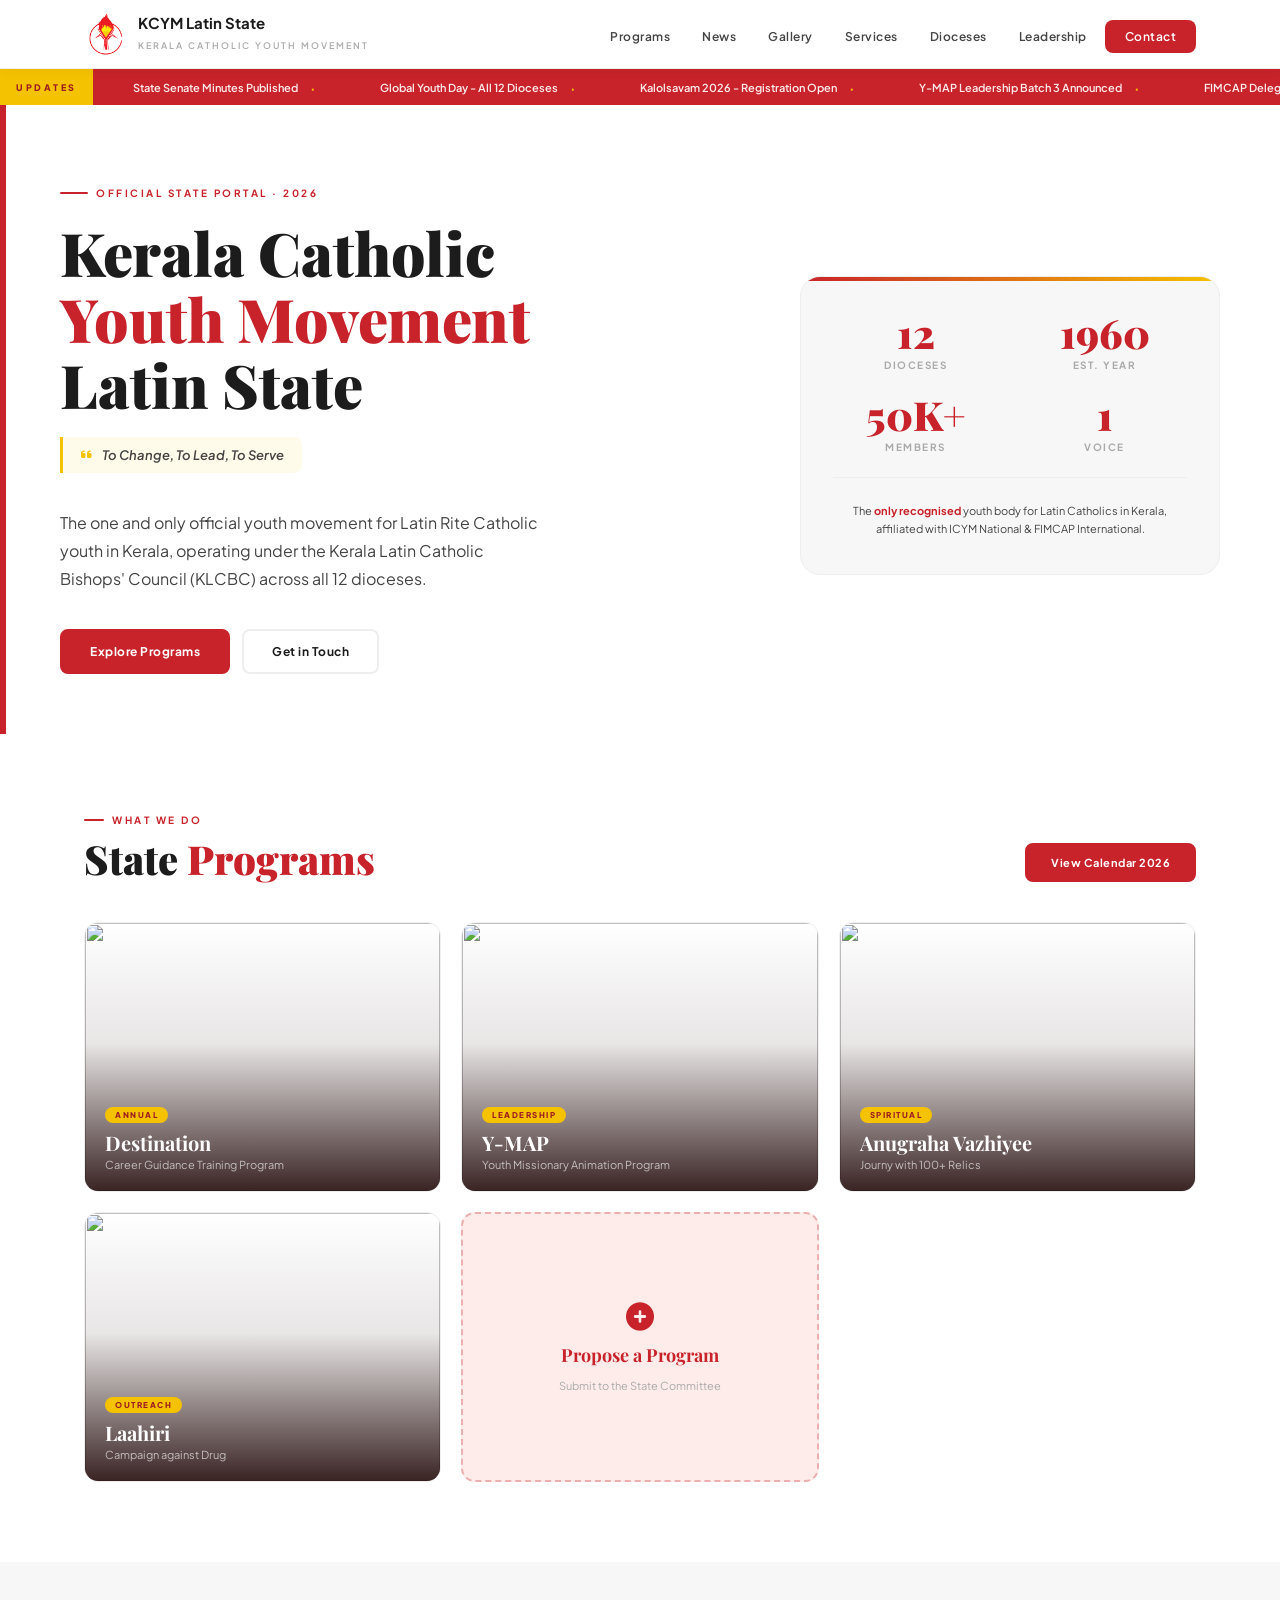
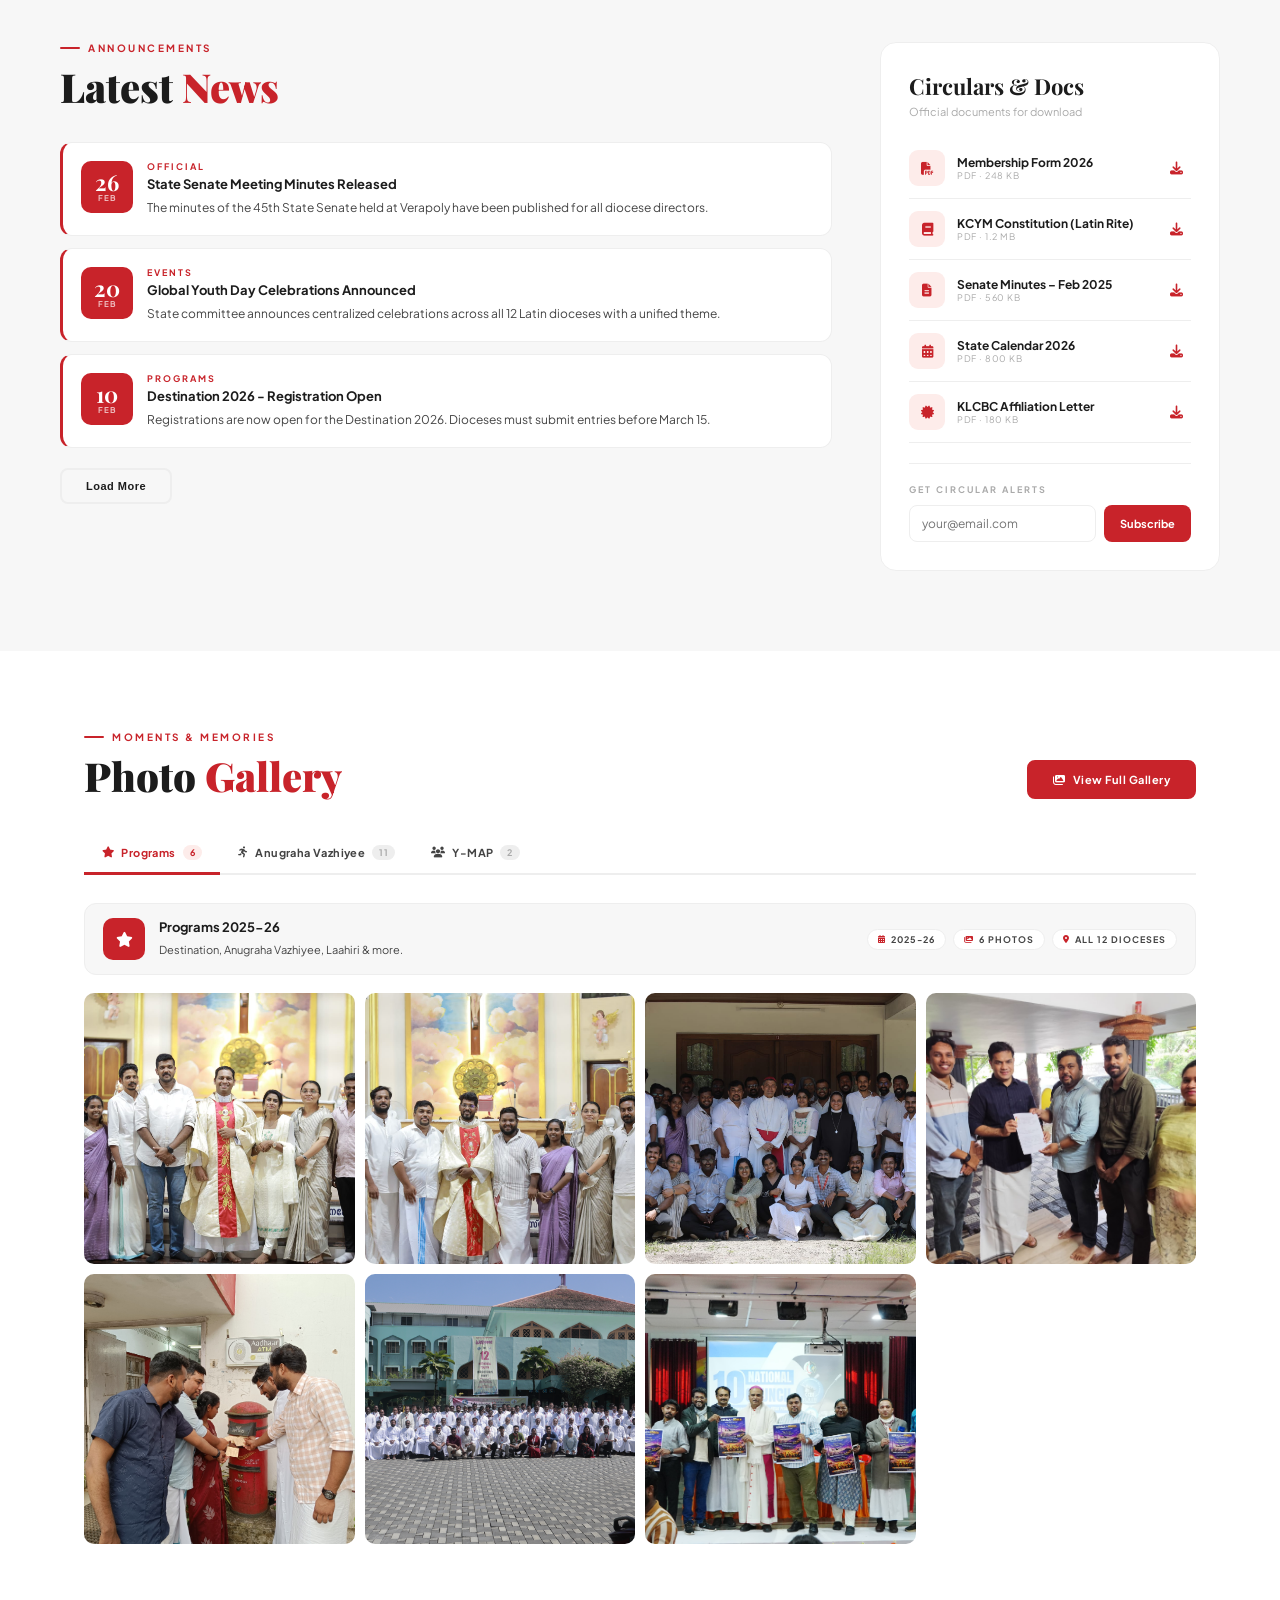
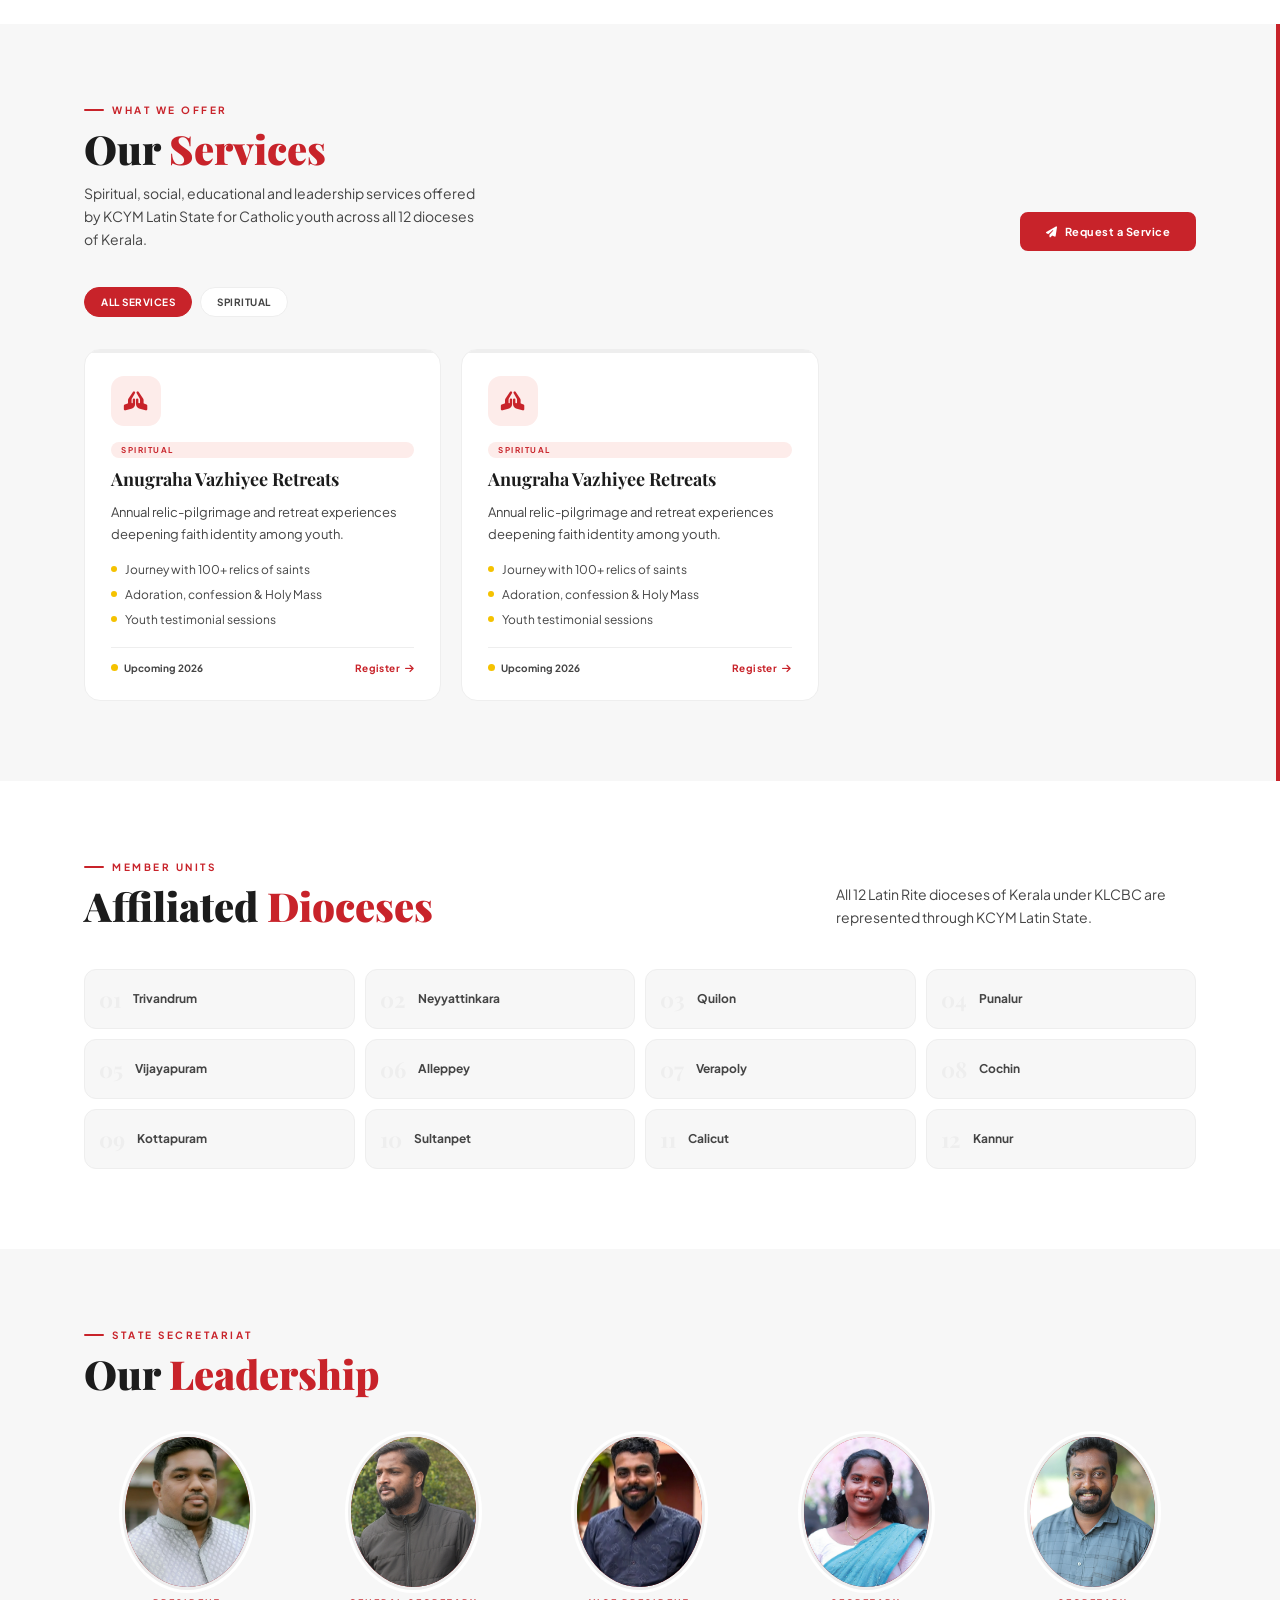
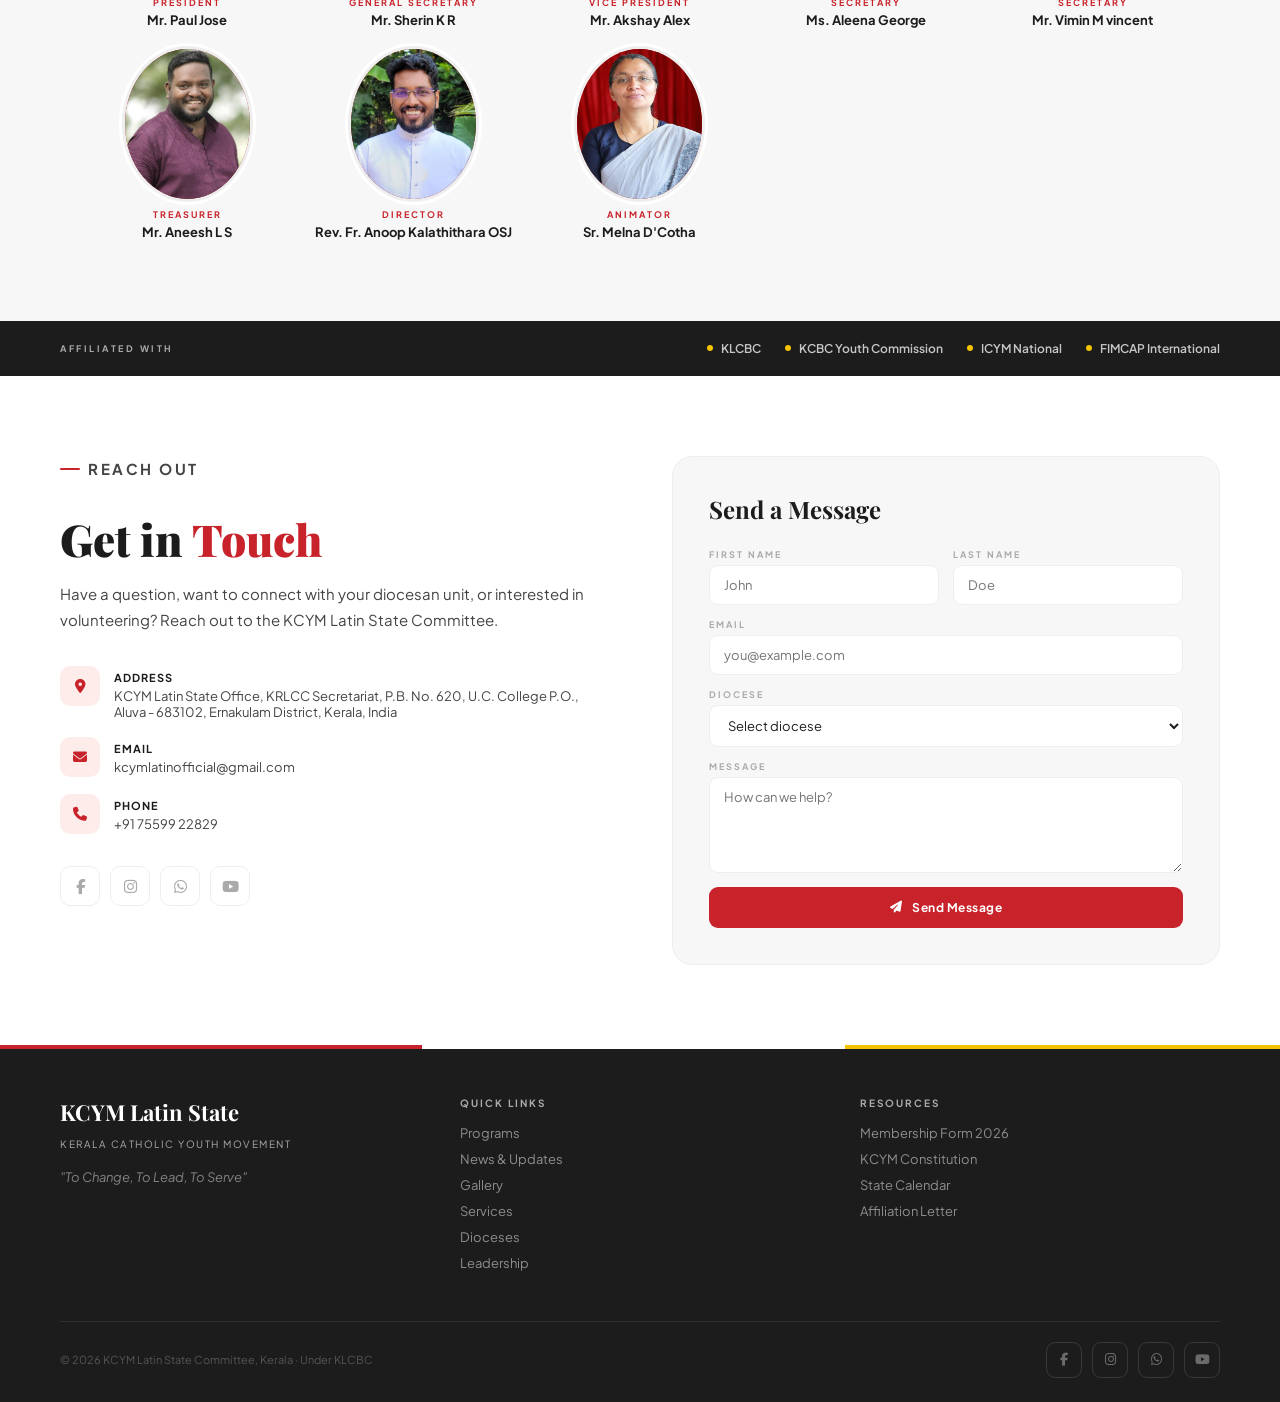
==== index.html @ cb8b77af "feat: Initial Commit" ====
<!DOCTYPE html>
<html lang="en">

<head>
	<meta charset="UTF-8">
	<meta name="viewport" content="width=device-width, initial-scale=1.0">
	<title>KCYM Latin State Committee</title>
	<link rel="preconnect" href="https://fonts.googleapis.com">
	<link rel="preconnect" href="https://fonts.gstatic.com" crossorigin>
	<link
		href="https://fonts.googleapis.com/css2?family=Playfair+Display:ital,wght@0,700;0,900;1,700&family=Plus+Jakarta+Sans:wght@400;500;600;700&display=swap"
		rel="stylesheet">
	<link rel="stylesheet" href="https://cdnjs.cloudflare.com/ajax/libs/font-awesome/6.5.0/css/all.min.css">
	<link rel="stylesheet" href="css/index.css">
</head>

<body>
	<!-- NAV -->
	<nav>
		<div class="nav-wrap">
			<a href="#" class="nav-brand">
				<div class="nav-badge">
					<img src="imgs/kcym_logo.png" alt="KCYM Logo">
				</div>
				<div class="nav-text">
					<strong>KCYM Latin State</strong>
					<small>Kerala Catholic Youth Movement</small>
				</div>
			</a>
			<ul class="nav-links">
				<li><a href="#programs">Programs</a></li>
				<li><a href="#news">News</a></li>
				<li><a href="#gallery">Gallery</a></li>
				<li><a href="#services">Services</a></li>
				<li><a href="#dioceses">Dioceses</a></li>
				<li><a href="#leadership">Leadership</a></li>
				<li><a href="#contact" class="nav-cta">Contact</a></li>
			</ul>
			<button class="hamburger" onclick="toggleMob()" aria-label="Menu">
				<span></span><span></span><span></span>
			</button>
		</div>
		<div class="mob-menu" id="mobMenu">
			<a href="#programs" onclick="closeMob()">Programs</a>
			<a href="#news" onclick="closeMob()">News</a>
			<a href="#gallery" onclick="closeMob()">Gallery</a>
			<a href="#services" onclick="closeMob()">Services</a>
			<a href="#dioceses" onclick="closeMob()">Dioceses</a>
			<a href="#leadership" onclick="closeMob()">Leadership</a>
			<a href="#contact" onclick="closeMob()">Contact</a>
		</div>
	</nav>

	<!-- TICKER -->
	<div class="ticker">
		<div class="ticker-lbl">Updates</div>
		<div class="ticker-scroll">
			<div class="ticker-track">
				<span class="ticker-item">State Senate Minutes Published</span>
				<span class="ticker-item">Global Youth Day - All 12 Dioceses</span>
				<span class="ticker-item">Kalolsavam 2026 - Registration Open</span>
				<span class="ticker-item">Y-MAP Leadership Batch 3 Announced</span>
				<span class="ticker-item">FIMCAP Delegation - Applications Open</span>
				<span class="ticker-item">Membership Form 2026 Available</span>
				<span class="ticker-item">State Senate Minutes Published</span>
			</div>
		</div>
	</div>

	<!-- HERO -->
	<section class="hero">
		<div class="hero-wrap">
			<div>
				<div class="hero-eyebrow">Official State Portal · 2026</div>
				<h1>Kerala Catholic<br><em>Youth Movement</em><br>Latin State</h1>
				<div class="hero-motto">
					<i class="fas fa-quote-left" style="font-size:12px;color:var(--yellow)"></i>
					To Change, To Lead, To Serve
				</div>
				<p class="hero-desc">
					The one and only official youth movement for Latin Rite Catholic youth in Kerala,
					operating under the Kerala Latin Catholic Bishops' Council (KLCBC) across all 12 dioceses.
				</p>
				<div class="hero-btns">
					<a href="#programs" class="btn-red">Explore Programs</a>
					<a href="#contact" class="btn-outline">Get in Touch</a>
				</div>
			</div>
			<div class="hero-stats">
				<div class="stats-grid">
					<div class="stat-item">
						<div class="stat-num">12</div>
						<div class="stat-label">Dioceses</div>
					</div>
					<div class="stat-item">
						<div class="stat-num">1960</div>
						<div class="stat-label">Est. Year</div>
					</div>
					<div class="stat-item">
						<div class="stat-num">50K+</div>
						<div class="stat-label">Members</div>
					</div>
					<div class="stat-item">
						<div class="stat-num">1</div>
						<div class="stat-label">Voice</div>
					</div>
				</div>
				<hr class="stat-divider">
				<p class="stat-note">
					The <strong>only recognised</strong> youth body for Latin Catholics in Kerala,
					affiliated with ICYM National &amp; FIMCAP International.
				</p>
			</div>
		</div>
	</section>

	<!-- PROGRAMS -->
	<section id="programs" class="programs">
		<div class="container">
			<div class="prog-header">
				<div>
					<p class="sec-eyebrow">What We Do</p>
					<h2 class="sec-title">State <em>Programs</em></h2>
				</div>
				<a href="#" class="btn-red" style="font-size:11px;padding:11px 24px;white-space:nowrap">View Calendar
					2026</a>
			</div>
			<div class="prog-grid">
				<div class="prog-card" onclick="openModal('destination')">
					<img src="https://images.unsplash.com/photo-1523580494863-6f3031224c94?auto=format&fit=crop&q=80"
						alt="">
					<div class="prog-overlay"></div>
					<div class="prog-body">
						<span class="prog-tag">Annual</span>
						<h4 class="prog-title">Destination</h4>
						<p class="prog-sub">Career Guidance Training Program</p>
					</div>
				</div>
				<div class="prog-card" onclick="openModal('ymap')">
					<img src="https://images.unsplash.com/photo-1511632765486-a01980e01a18?auto=format&fit=crop&q=80"
						alt="">
					<div class="prog-overlay"></div>
					<div class="prog-body">
						<span class="prog-tag">Leadership</span>
						<h4 class="prog-title">Y-MAP</h4>
						<p class="prog-sub">Youth Missionary Animation Program</p>
					</div>
				</div>
				<div class="prog-card" onclick="openModal('anugraha_vazhiye')">
					<img src="https://images.unsplash.com/photo-1506905925346-21bda4d32df4?auto=format&fit=crop&q=80"
						alt="">
					<div class="prog-overlay"></div>
					<div class="prog-body">
						<span class="prog-tag">Spiritual</span>
						<h4 class="prog-title">Anugraha Vazhiyee</h4>
						<p class="prog-sub">Journy with 100+ Relics</p>
					</div>
				</div>
				<div class="prog-card" onclick="openModal('laahiri')">
					<img src="https://images.unsplash.com/photo-1488521787991-ed7bbaae773c?auto=format&fit=crop&q=80"
						alt="">
					<div class="prog-overlay"></div>
					<div class="prog-body">
						<span class="prog-tag">Outreach</span>
						<h4 class="prog-title">Laahiri</h4>
						<p class="prog-sub">Campaign against Drug </p>
					</div>
				</div>
				<div class="prog-card prog-cta"
					onclick="document.querySelector('#contact').scrollIntoView({behavior:'smooth'})">
					<i class="fas fa-plus-circle"></i>
					<div class="prog-cta-title">Propose a Program</div>
					<div class="prog-cta-sub">Submit to the State Committee</div>
				</div>
			</div>
		</div>
	</section>

	<!-- NEWS + DOCS -->
	<section id="news" class="news-sec">
		<div class="news-inner">
			<div>
				<p class="sec-eyebrow">Announcements</p>
				<h2 class="sec-title">Latest <em>News</em></h2>
				<div class="news-list" id="newsList"></div>
				<div style="margin-top:20px">
					<button id="loadMoreBtn" onclick="loadMore()" class="btn-outline"
						style="font-size:11px;padding:10px 24px;">Load More</button>
				</div>
			</div>

			<div class="docs-panel">
				<div class="docs-panel-title">Circulars & Docs</div>
				<div class="docs-panel-sub">Official documents for download</div>

				<div class="doc-row">
					<div class="doc-ico"><i class="fas fa-file-pdf"></i></div>
					<div style="flex:1">
						<div class="doc-name">Membership Form 2026</div>
						<div class="doc-meta">PDF · 248 KB</div>
					</div>
					<a href="#" class="doc-dl"><i class="fas fa-download"></i></a>
				</div>
				<div class="doc-row">
					<div class="doc-ico"><i class="fas fa-book"></i></div>
					<div style="flex:1">
						<div class="doc-name">KCYM Constitution (Latin Rite)</div>
						<div class="doc-meta">PDF · 1.2 MB</div>
					</div>
					<a href="#" class="doc-dl"><i class="fas fa-download"></i></a>
				</div>
				<div class="doc-row">
					<div class="doc-ico"><i class="fas fa-file-alt"></i></div>
					<div style="flex:1">
						<div class="doc-name">Senate Minutes – Feb 2025</div>
						<div class="doc-meta">PDF · 560 KB</div>
					</div>
					<a href="#" class="doc-dl"><i class="fas fa-download"></i></a>
				</div>
				<div class="doc-row">
					<div class="doc-ico"><i class="fas fa-calendar-alt"></i></div>
					<div style="flex:1">
						<div class="doc-name">State Calendar 2026</div>
						<div class="doc-meta">PDF · 800 KB</div>
					</div>
					<a href="#" class="doc-dl"><i class="fas fa-download"></i></a>
				</div>
				<div class="doc-row">
					<div class="doc-ico"><i class="fas fa-certificate"></i></div>
					<div style="flex:1">
						<div class="doc-name">KLCBC Affiliation Letter</div>
						<div class="doc-meta">PDF · 180 KB</div>
					</div>
					<a href="#" class="doc-dl"><i class="fas fa-download"></i></a>
				</div>

				<div class="sub-box">
					<label>Get Circular Alerts</label>
					<div class="sub-row-inp">
						<input type="email" id="subEmail" placeholder="your@email.com">
						<button onclick="subscribe()">Subscribe</button>
					</div>
					<p id="subMsg"></p>
				</div>
			</div>
		</div>
	</section>

	<!-- GALLERY -->
	<section id="gallery" class="gallery-sec">
		<div class="container">
			<div class="gallery-header">
				<div>
					<p class="sec-eyebrow">Moments &amp; Memories</p>
					<h2 class="sec-title">Photo <em>Gallery</em></h2>
				</div>
				<a href="#" class="btn-red" style="font-size:11px;padding:11px 24px;white-space:nowrap">
					<i class="fas fa-images" style="margin-right:7px"></i>View Full Gallery
				</a>
			</div>

			<!-- Tab Bar -->
			<div class="album-tabs">
				<button class="album-tab active" onclick="switchAlbum('programs',this)">
					<i class="fas fa-star"></i> Programs <span class="tab-count">6</span>
				</button>
				<button class="album-tab" onclick="switchAlbum('anugraha-vazhiye',this)">
					<i class="fas fa-running"></i> Anugraha Vazhiyee <span class="tab-count">11</span>
				</button>
				<button class="album-tab" onclick="switchAlbum('ymap',this)">
					<i class="fas fa-users"></i> Y-MAP <span class="tab-count">2</span>
				</button>
			</div>

			<!-- ALBUM: Programs -->
			<div class="gallery-album active" id="album-programs">
				<div class="album-info">
					<div class="album-info-left">
						<div class="album-icon"><i class="fas fa-star"></i></div>
						<div class="album-title-block">
							<strong>Programs 2025-26</strong>
							<span>Destination, Anugraha Vazhiyee, Laahiri &amp; more.</span>
						</div>
					</div>
					<div class="album-meta-tags">
						<span class="album-tag"><i class="fas fa-calendar-alt"></i> 2025-26</span>
						<span class="album-tag"><i class="fas fa-images"></i> 6 Photos</span>
						<span class="album-tag"><i class="fas fa-map-marker-alt"></i> All 12 Dioceses</span>
					</div>
				</div>
				<div class="photo-grid">
					<div class="photo-item" data-album="programs" data-src="imgs/programs/latin_secrateriate_23-25.jpeg"
						data-title="KCYM Latin Secretariat 23-25" data-sub="Oath Taking | 10 May 2025"
						onclick="openLbFromHtml(this)">
						<img src="imgs/programs/latin_secrateriate_23-25.jpeg" alt="Latin Secretariat 23-25">
						<div class="photo-overlay">
							<div class="photo-overlay-label">KCYM Latin Secretariat 23-25<small>10th May 2025</small></div>
						</div>
					</div>
					<div class="photo-item" data-album="programs" data-src="imgs/programs/latin_secrateriate_25-27.jpeg"
						data-title="KCYM Latin Secretariat 25-27" data-sub="Oath Taking | 10 May 2025"
						onclick="openLbFromHtml(this)">
						<img src="imgs/programs/latin_secrateriate_25-27.jpeg" alt="Latin Secretariat 25-27">
						<div class="photo-overlay">
							<div class="photo-overlay-label">KCYM Latin Secretariat 25-27<small>10th May 2025</small></div>
						</div>
					</div>
					<div class="photo-item" data-album="programs" data-src="imgs/programs/blaze_group_photo.jpeg"
						data-title="BLAZE Group Photo" data-sub="10 May 2025"
						onclick="openLbFromHtml(this)">
						<img src="imgs/programs/blaze_group_photo.jpeg" alt="BLAZE Group Photo">
						<div class="photo-overlay">
							<div class="photo-overlay-label">BLAZE Group Photo<small>10th May 2025</small></div>
						</div>
					</div>
					<div class="photo-item" data-album="programs" data-src="imgs/programs/coastal_issue_2.jpeg"
						data-title="Coastal Issue Letter" data-sub="28 May 2025"
						onclick="openLbFromHtml(this)">
						<img src="imgs/programs/coastal_issue_2.jpeg" alt="Coastal Issue Letter">
						<div class="photo-overlay">
							<div class="photo-overlay-label">Coastal Issue Letter<small>28th May 2025</small></div>
						</div>
					</div>
					<div class="photo-item" data-album="programs" data-src="imgs/programs/post_card_protest.jpeg"
						data-title="Post Card Protest to Prime Minister" data-sub="9 Aug 2025"
						onclick="openLbFromHtml(this)">
						<img src="imgs/programs/post_card_protest.jpeg" alt="Post Card Protest">
						<div class="photo-overlay">
							<div class="photo-overlay-label">Post Card Protest to Prime Minister<small>9th Aug 2025</small></div>
						</div>
					</div>
					<div class="photo-item" data-album="programs" data-src="imgs/programs/nyd_meet.JPG"
						data-title="National Director's Meet" data-sub="20-21 Aug 20256"
						onclick="openLbFromHtml(this)">
						<img src="imgs/programs/nyd_meet.JPG" alt="National Director's Meet">
						<div class="photo-overlay">
							<div class="photo-overlay-label">National Director's Meet<small>Bareily | 20-21 Aug 2025</small></div>
						</div>
					</div>
					<div class="photo-item" data-album="programs" data-src="imgs/programs/kerala_to_south_korea.jpeg"
						data-title="Kerala to South Korea" data-sub="Poster Launch | 26 Jan 2026"
						onclick="openLbFromHtml(this)">
						<img src="imgs/programs/kerala_to_south_korea.jpeg" alt="Kerala to South Korea">
						<div class="photo-overlay">
							<div class="photo-overlay-label">Kerala to South Korea<small>Bareily | 26th Jan 2026</small></div>
						</div>
					</div>
				</div>
			</div>

			<!-- ALBUM: Y-MAP -->
			<div class="gallery-album" id="album-ymap">
				<div class="album-info">
					<div class="album-info-left">
						<div class="album-icon" style="background:var(--ink)"><i class="fas fa-users"></i></div>
						<div class="album-title-block">
							<strong>Y-MAP Leadership Formation</strong>
							<span>Youth Missionary Animation Program - Batches 1 &amp; 2.</span>
						</div>
					</div>
					<div class="album-meta-tags">
						<span class="album-tag"><i class="fas fa-calendar-alt"></i> 2025-26</span>
						<span class="album-tag"><i class="fas fa-images"></i> 2+ Photos</span>
						<span class="album-tag"><i class="fas fa-users"></i> 100+ Participants</span>
					</div>
				</div>
				<div class="photo-grid">
					<div class="photo-item" data-album="y_map" data-src="imgs/programs/y_map/poster_launch.jpg"
						data-title="Y-MAP Poster Launch" data-sub="KRLCC Assembly | 11 Jan 2026"
						onclick="openLbFromHtml(this)">
						<img src="imgs/programs/y_map/poster_launch.jpg" alt="Poster Launch">
						<div class="photo-overlay">
							<div class="photo-overlay-label">Y-MAP Poster Launch<small>11 Jan 2026</small></div>
						</div>
					</div>
					<div class="photo-item" data-album="y_map" data-src="imgs/programs/y_map/batch1.jpeg"
						data-title="Y-MAP Batch 1" data-sub="Kozhikode | 17-18 Jan 2026" onclick="openLbFromHtml(this)">
						<img src="imgs/programs/y_map/batch1.jpeg" alt="Batch 1">
						<div class="photo-overlay">
							<div class="photo-overlay-label">Y-MAP Batch 1<small>17-18 Jan 2026</small></div>
						</div>
					</div>
					<div class="photo-item" data-album="y_map" data-src="imgs/programs/y_map/batch2.jpeg"
						data-title="Y-MAP Batch 2" data-sub="Kollam | 14-15 Mar 2026" onclick="openLbFromHtml(this)">
						<img src="imgs/programs/y_map/batch2.jpeg" alt="Batch 2">
						<div class="photo-overlay">
							<div class="photo-overlay-label">Y-MAP Batch 2<small>14-15 Mar 2026</small></div>
						</div>
					</div>
				</div>
			</div>

			<!-- ALBUM: Anugraha Vazhiyee -->
			<div class="gallery-album" id="album-anugraha-vazhiye">
				<div class="album-info">
					<div class="album-info-left">
						<div class="album-icon" style="background:#1D4ED8"><i class="fas fa-church"></i></div>
						<div class="album-title-block">
							<strong>Anugraha Vazhiyee</strong>
							<span>Journey with relic pilgrimage</span>
						</div>
					</div>
					<div class="album-meta-tags">
						<span class="album-tag"><i class="fas fa-calendar-alt"></i> Nov 2025 - 2026</span>
						<span class="album-tag"><i class="fas fa-images"></i> 11 Photos</span>
						<span class="album-tag"><i class="fas fa-trophy"></i> 11 Dioceses</span>
					</div>
				</div>
				<div class="photo-grid">
					<div class="photo-item" data-album="anugraha_vazhiye"
						data-src="imgs/programs/anugraha_vazhiye/kannur.jpeg" data-title="Anugraha Vazhiyee"
						data-sub="Kannur Diocese | 29 Nov 2025" onclick="openLbFromHtml(this)">
						<img src="imgs/programs/anugraha_vazhiye/kannur.jpeg" alt="Kannur">
						<div class="photo-overlay">
							<div class="photo-overlay-label">Kannur Diocese<small>29th Nov 2025</small></div>
						</div>
					</div>
					<div class="photo-item" data-album="anugraha_vazhiye"
						data-src="imgs/programs/anugraha_vazhiye/sulthanpet.jpeg" data-title="Anugraha Vazhiyee"
						data-sub="Sultanpet Diocese | 30 Nov 2025" onclick="openLbFromHtml(this)">
						<img src="imgs/programs/anugraha_vazhiye/sulthanpet.jpeg" alt="Sultanpet">
						<div class="photo-overlay">
							<div class="photo-overlay-label">Sultanpet Diocese<small>30th Nov 2025</small></div>
						</div>
					</div>
					<div class="photo-item" data-album="anugraha_vazhiye"
						data-src="imgs/programs/anugraha_vazhiye/punalur.jpeg" data-title="Anugraha Vazhiyee"
						data-sub="Punalur Diocese | 20 Dec 2025" onclick="openLbFromHtml(this)">
						<img src="imgs/programs/anugraha_vazhiye/punalur.jpeg" alt="Punalur">
						<div class="photo-overlay">
							<div class="photo-overlay-label">Punalur Diocese<small>20th Dec 2025</small></div>
						</div>
					</div>
					<div class="photo-item" data-album="anugraha_vazhiye"
						data-src="imgs/programs/anugraha_vazhiye/vijayapuram.jpeg" data-title="Anugraha Vazhiyee"
						data-sub="Vijayapuram Diocese | 28 Dec 2025" onclick="openLbFromHtml(this)">
						<img src="imgs/programs/anugraha_vazhiye/vijayapuram.jpeg" alt="Vijayapuram">
						<div class="photo-overlay">
							<div class="photo-overlay-label">Vijayapuram Diocese<small>28th Dec 2025</small></div>
						</div>
					</div>
					<div class="photo-item" data-album="anugraha_vazhiye"
						data-src="imgs/programs/anugraha_vazhiye/kottapuram.jpeg" data-title="Anugraha Vazhiyee"
						data-sub="Kottapuram Diocese | 4 Jan 2026" onclick="openLbFromHtml(this)">
						<img src="imgs/programs/anugraha_vazhiye/kottapuram.jpeg" alt="Kottapuram">
						<div class="photo-overlay">
							<div class="photo-overlay-label">Kottapuram Diocese<small>4th Jan 2026</small></div>
						</div>
					</div>
					<div class="photo-item" data-album="anugraha_vazhiye"
						data-src="imgs/programs/anugraha_vazhiye/kochi.jpeg" data-title="Anugraha Vazhiyee"
						data-sub="Kochi Diocese | 10 Jan 2026" onclick="openLbFromHtml(this)">
						<img src="imgs/programs/anugraha_vazhiye/kochi.jpeg" alt="Kochi">
						<div class="photo-overlay">
							<div class="photo-overlay-label">Kochi Diocese<small>10th Jan 2026</small></div>
						</div>
					</div>
					<div class="photo-item" data-album="anugraha_vazhiye"
						data-src="imgs/programs/anugraha_vazhiye/varapuzha.jpeg" data-title="Anugraha Vazhiyee"
						data-sub="Varapuzha Arch Diocese | 11 Jan 2026" onclick="openLbFromHtml(this)">
						<img src="imgs/programs/anugraha_vazhiye/varapuzha.jpeg" alt="Varapuzha">
						<div class="photo-overlay">
							<div class="photo-overlay-label">Varapuzha Arch Diocese<small>11th Jan 2026</small></div>
						</div>
					</div>
					<div class="photo-item" data-album="anugraha_vazhiye"
						data-src="imgs/programs/anugraha_vazhiye/kollam.jpeg" data-title="Anugraha Vazhiyee"
						data-sub="Kollam Diocese | 11 Feb 2026" onclick="openLbFromHtml(this)">
						<img src="imgs/programs/anugraha_vazhiye/kollam.jpeg" alt="Kollam">
						<div class="photo-overlay">
							<div class="photo-overlay-label">Kollam Diocese<small>11th Feb 2026</small></div>
						</div>
					</div>
					<div class="photo-item" data-album="anugraha_vazhiye"
						data-src="imgs/programs/anugraha_vazhiye/alapuzha.jpeg" data-title="Anugraha Vazhiyee"
						data-sub="Alapuzha Diocese | 21 Feb 2026" onclick="openLbFromHtml(this)">
						<img src="imgs/programs/anugraha_vazhiye/alapuzha.jpeg" alt="Alapuzha">
						<div class="photo-overlay">
							<div class="photo-overlay-label">Alapuzha Diocese<small>21st Feb 2026</small></div>
						</div>
					</div>
					<div class="photo-item" data-album="anugraha_vazhiye"
						data-src="imgs/programs/anugraha_vazhiye/trivandrum.jpeg" data-title="Anugraha Vazhiyee"
						data-sub="Trivandrum Arch Diocese | 21-22 Feb 2026" onclick="openLbFromHtml(this)">
						<img src="imgs/programs/anugraha_vazhiye/trivandrum.jpeg" alt="Trivandrum">
						<div class="photo-overlay">
							<div class="photo-overlay-label">Trivandrum Arch Diocese<small>21-22 Feb 2026</small></div>
						</div>
					</div>
					<div class="photo-item" data-album="anugraha_vazhiye"
						data-src="imgs/programs/anugraha_vazhiye/neyyatinkara.jpeg" data-title="Anugraha Vazhiyee"
						data-sub="Neyyattinkara Diocese | 22 Feb 2026" onclick="openLbFromHtml(this)">
						<img src="imgs/programs/anugraha_vazhiye/neyyatinkara.jpeg" alt="Neyyattinkara">
						<div class="photo-overlay">
							<div class="photo-overlay-label">Neyyattinkara Diocese<small>22nd Feb 2026</small></div>
						</div>
					</div>
				</div>
			</div>

		</div>
	</section>

	<!-- Lightbox -->
	<div class="lb-bg" id="lbBg" onclick="handleLbClick(event)">
		<div class="lb-inner">
			<button class="lb-close" onclick="closeLb()"><i class="fas fa-times"></i></button>
			<button class="lb-nav lb-prev" onclick="lbNav(-1)"><i class="fas fa-chevron-left"></i></button>
			<button class="lb-nav lb-next" onclick="lbNav(1)"><i class="fas fa-chevron-right"></i></button>
			<img class="lb-img" id="lbImg" src="" alt="">
			<div class="lb-caption">
				<div><strong id="lbTitle"></strong><span id="lbSub"></span></div>
				<div class="lb-counter" id="lbCounter"></div>
			</div>
		</div>
	</div>

	<!-- SERVICES -->
	<section id="services" class="services-sec">
		<div class="container">
			<div class="services-header">
				<div>
					<p class="sec-eyebrow">What We Offer</p>
					<h2 class="sec-title">Our <em>Services</em></h2>
					<p class="services-desc">Spiritual, social, educational and leadership services offered by KCYM
						Latin State for Catholic youth across all 12 dioceses of Kerala.</p>
				</div>
				<a href="#contact" class="btn-red" style="font-size:11px;padding:11px 24px;white-space:nowrap">
					<i class="fas fa-paper-plane" style="margin-right:7px"></i>Request a Service
				</a>
			</div>

			<!-- Filter Pills -->
			<div class="svc-filters">
				<button class="svc-filter-btn active" onclick="filterSvc('all',this)">All Services</button>
				<button class="svc-filter-btn" onclick="filterSvc('spiritual',this)">Spiritual</button>
			</div>

			<!-- Grid -->
			<div class="svc-grid" id="svcGrid">
				<div class="svc-card" data-cat="spiritual">
					<div class="svc-icon"><i class="fas fa-praying-hands"></i></div>
					<div class="svc-cat-tag">Spiritual</div>
					<div class="svc-name">Anugraha Vazhiyee Retreats</div>
					<div class="svc-desc">Annual relic-pilgrimage and retreat experiences deepening faith identity among
						youth.</div>
					<ul class="svc-bullet-list">
						<li>Journey with 100+ relics of saints</li>
						<li>Adoration, confession &amp; Holy Mass</li>
						<li>Youth testimonial sessions</li>
					</ul>
					<div class="svc-card-footer">
						<div class="svc-status"><span class="svc-dot svc-dot-up"></span> Upcoming 2026</div>
						<a href="#contact" class="svc-link">Register <i class="fas fa-arrow-right"></i></a>
					</div>
				</div>
				<div class="svc-card" data-cat="spiritual">
					<div class="svc-icon"><i class="fas fa-praying-hands"></i></div>
					<div class="svc-cat-tag">Spiritual</div>
					<div class="svc-name">Anugraha Vazhiyee Retreats</div>
					<div class="svc-desc">Annual relic-pilgrimage and retreat experiences deepening faith identity among
						youth.</div>
					<ul class="svc-bullet-list">
						<li>Journey with 100+ relics of saints</li>
						<li>Adoration, confession &amp; Holy Mass</li>
						<li>Youth testimonial sessions</li>
					</ul>
					<div class="svc-card-footer">
						<div class="svc-status"><span class="svc-dot svc-dot-up"></span> Upcoming 2026</div>
						<a href="#contact" class="svc-link">Register <i class="fas fa-arrow-right"></i></a>
					</div>
				</div>
			</div>
		</div>
	</section>

	<!-- DIOCESES -->
	<section id="dioceses" class="dio-sec">
		<div class="container">
			<div class="dio-header">
				<div>
					<p class="sec-eyebrow">Member Units</p>
					<h2 class="sec-title">Affiliated <em>Dioceses</em></h2>
				</div>
				<p class="dio-desc">All 12 Latin Rite dioceses of Kerala under KLCBC are represented through KCYM Latin
					State.</p>
			</div>
			<div class="dio-grid">
				<div class="dio-card" onclick="dioClick('Trivandrum')">
					<div class="dio-num">01</div>
					<div class="dio-name">Trivandrum</div>
				</div>
				<div class="dio-card" onclick="dioClick('Neyyattinkara')">
					<div class="dio-num">02</div>
					<div class="dio-name">Neyyattinkara</div>
				</div>
				<div class="dio-card" onclick="dioClick('Quilon')">
					<div class="dio-num">03</div>
					<div class="dio-name">Quilon</div>
				</div>
				<div class="dio-card" onclick="dioClick('Punalur')">
					<div class="dio-num">04</div>
					<div class="dio-name">Punalur</div>
				</div>
				<div class="dio-card" onclick="dioClick('Vijayapuram')">
					<div class="dio-num">05</div>
					<div class="dio-name">Vijayapuram</div>
				</div>
				<div class="dio-card" onclick="dioClick('Alleppey')">
					<div class="dio-num">06</div>
					<div class="dio-name">Alleppey</div>
				</div>
				<div class="dio-card" onclick="dioClick('Verapoly')">
					<div class="dio-num">07</div>
					<div class="dio-name">Verapoly</div>
				</div>
				<div class="dio-card" onclick="dioClick('Cochin')">
					<div class="dio-num">08</div>
					<div class="dio-name">Cochin</div>
				</div>
				<div class="dio-card" onclick="dioClick('Kottapuram')">
					<div class="dio-num">09</div>
					<div class="dio-name">Kottapuram</div>
				</div>
				<div class="dio-card" onclick="dioClick('Sultanpet')">
					<div class="dio-num">10</div>
					<div class="dio-name">Sultanpet</div>
				</div>
				<div class="dio-card" onclick="dioClick('Calicut')">
					<div class="dio-num">11</div>
					<div class="dio-name">Calicut</div>
				</div>
				<div class="dio-card" onclick="dioClick('Kannur')">
					<div class="dio-num">12</div>
					<div class="dio-name">Kannur</div>
				</div>
			</div>
		</div>
	</section>

	<!-- LEADERSHIP -->
	<section id="leadership" class="lead-sec">
		<div class="container">
			<p class="sec-eyebrow">State Secretariat</p>
			<h2 class="sec-title">Our <em>Leadership</em></h2>
			<div class="lead-grid">
				<div class="lead-card">
					<div class="lead-avatar">
						<img src="imgs/secretariat/paul_jose.jpg" alt="President">
					</div>
					<div class="lead-role">President</div>
					<div class="lead-name">Mr. Paul Jose</div>
				</div>
				<div class="lead-card">
					<div class="lead-avatar">
						<img src="imgs/secretariat/sherin_kr.jpg" alt="General Secretary">
					</div>
					<div class="lead-role">General Secretary</div>
					<div class="lead-name">Mr. Sherin K R</div>
				</div>
				<div class="lead-card">
					<div class="lead-avatar">
						<img src="imgs/secretariat/akshay_alex.jpg" alt="Vice President">
					</div>
					<div class="lead-role">Vice President</div>
					<div class="lead-name">Mr. Akshay Alex</div>
				</div>
				<div class="lead-card">
					<div class="lead-avatar">
						<img src="imgs/secretariat/aleena_george.jpg" alt="Secretary">
					</div>
					<div class="lead-role">Secretary</div>
					<div class="lead-name">Ms. Aleena George</div>
				</div>
				<div class="lead-card">
					<div class="lead-avatar">
						<img src="imgs/secretariat/vimin_m_vincent.jpg" alt="Secretary">
					</div>
					<div class="lead-role">Secretary</div>
					<div class="lead-name">Mr. Vimin M vincent</div>
				</div>
				<div class="lead-card">
					<div class="lead-avatar">
						<img src="imgs/secretariat/aneesh_ls.jpg" alt="Treasurer">
					</div>
					<div class="lead-role">Treasurer</div>
					<div class="lead-name">Mr. Aneesh L S</div>
				</div>
				<div class="lead-card">
					<div class="lead-avatar">
						<img src="imgs/secretariat/anoop_kalathithara.jpg" alt="Director">
					</div>
					<div class="lead-role">Director</div>
					<div class="lead-name">Rev. Fr. Anoop Kalathithara OSJ</div>
				</div>
				<div class="lead-card">
					<div class="lead-avatar">
						<img src="imgs/secretariat/melna_dcotha.jpg" alt="Animator">
					</div>
					<div class="lead-role">Animator</div>
					<div class="lead-name">Sr. Melna D'Cotha</div>
				</div>
			</div>
		</div>
	</section>

	<!-- AFFILIATIONS -->
	<div class="aff-bar">
		<div class="aff-inner">
			<div class="aff-lbl">Affiliated With</div>
			<div class="aff-list">
				<span class="aff-item"><span class="aff-dot"></span>KLCBC</span>
				<span class="aff-item"><span class="aff-dot"></span>KCBC Youth Commission</span>
				<span class="aff-item"><span class="aff-dot"></span>ICYM National</span>
				<span class="aff-item"><span class="aff-dot"></span>FIMCAP International</span>
			</div>
		</div>
	</div>

	<!-- CONTACT -->
	<section id="contact" class="contact-sec">
		<div class="contact-inner">
			<div class="contact-left">
				<p class="sec-eyebrow">Reach Out</p>
				<h2>Get in <em>Touch</em></h2>
				<p>Have a question, want to connect with your diocesan unit, or interested in volunteering? Reach out to
					the KCYM Latin State Committee.</p>
				<div class="c-rows">
					<div class="c-row">
						<div class="c-ico"><i class="fas fa-map-marker-alt"></i></div>
						<div class="c-text">
							<strong>Address</strong>
							<span>
								KCYM Latin State Office,
								KRLCC Secretariat,
								P.B. No. 620, U.C. College P.O., Aluva - 683102,
								Ernakulam District, Kerala, India
							</span>
						</div>
					</div>
					<div class="c-row">
						<div class="c-ico"><i class="fas fa-envelope"></i></div>
						<div class="c-text">
							<strong>Email</strong>
							<span>kcymlatinofficial@gmail.com</span>
						</div>
					</div>
					<div class="c-row">
						<div class="c-ico"><i class="fas fa-phone"></i></div>
						<div class="c-text">
							<strong>Phone</strong>
							<span>+91 75599 22829</span>
						</div>
					</div>
				</div>
				<div class="socials">
					<a href="https://facebook.com/kcymlatin" class="social-a"><i class="fab fa-facebook-f"></i></a>
					<a href="https://instagram.com/kcymlatinstate" class="social-a"><i class="fab fa-instagram"></i></a>
					<a href="https://api.whatsapp.com/send/?phone=917559922829&text=Hi+From+KCYM+Latin+Website"
						class="social-a"><i class="fab fa-whatsapp"></i></a>
					<a href="https://www.youtube.com/@kcymlatinstate9785" class="social-a"><i
							class="fab fa-youtube"></i></a>
				</div>
			</div>

			<div class="c-form">
				<h3>Send a Message</h3>
				<div id="contactForm">
					<div class="f-row">
						<div class="f-group"><label>First Name</label><input type="text" id="fName" placeholder="John">
						</div>
						<div class="f-group"><label>Last Name</label><input type="text" placeholder="Doe"></div>
					</div>
					<div class="f-group"><label>Email</label><input type="email" id="fEmail"
							placeholder="you@example.com"></div>
					<div class="f-group">
						<label>Diocese</label>
						<select id="fDio">
							<option value="">Select diocese</option>
							<option>Trivandrum</option>
							<option>Neyyattinkara</option>
							<option>Quilon</option>
							<option>Punalur</option>
							<option>Vijayapuram</option>
							<option>Alleppey</option>
							<option>Cochin</option>
							<option>Verapoly</option>
							<option>Kottapuram</option>
							<option>Sultanpet</option>
							<option>Calicut</option>
							<option>Kannur</option>
						</select>
					</div>
					<div class="f-group"><label>Message</label><textarea id="fMsg"
							placeholder="How can we help?"></textarea></div>
					<button class="f-submit" onclick="sendForm()"><i class="fas fa-paper-plane"></i> Send
						Message</button>
				</div>
				<div class="f-success" id="fSuccess">
					<div class="f-success-icon"><i class="fas fa-check"></i></div>
					<p>Message sent!<br><small>We'll get back to you soon.</small></p>
				</div>
			</div>
		</div>
	</section>

	<!-- FOOTER -->
	<div class="foot-accent"></div>
	<footer>
		<div class="foot-inner">
			<div class="foot-top">
				<div class="foot-brand">
					<strong>KCYM Latin State</strong>
					<span>Kerala Catholic Youth Movement</span>
					<p>"To Change, To Lead, To Serve"</p>
				</div>
				<div class="foot-col">
					<h4>Quick Links</h4>
					<a href="#programs">Programs</a>
					<a href="#news">News & Updates</a>
					<a href="#gallery">Gallery</a>
					<a href="#services">Services</a>
					<a href="#dioceses">Dioceses</a>
					<a href="#leadership">Leadership</a>
				</div>
				<div class="foot-col">
					<h4>Resources</h4>
					<a href="#">Membership Form 2026</a>
					<a href="#">KCYM Constitution</a>
					<a href="#">State Calendar</a>
					<a href="#">Affiliation Letter</a>
				</div>
			</div>
			<div class="foot-bottom">
				<p>© 2026 KCYM Latin State Committee, Kerala · Under KLCBC</p>
				<div class="foot-socials">
					<a href="https://facebook.com/kcymlatin" class="social-a"><i class="fab fa-facebook-f"></i></a>
					<a href="https://instagram.com/kcymlatinstate" class="social-a"><i class="fab fa-instagram"></i></a>
					<a href="https://api.whatsapp.com/send/?phone=917559922829&text=Hi+From+KCYM+Latin+Website"
						class="social-a"><i class="fab fa-whatsapp"></i></a>
					<a href="https://www.youtube.com/@kcymlatinstate9785" class="social-a"><i
							class="fab fa-youtube"></i></a>
				</div>
			</div>
		</div>
	</footer>

	<!-- MODAL -->
	<div class="modal-bg" id="modalBg" onclick="handleOverlay(event)">
		<div class="modal-box">
			<div class="modal-head">
				<div>
					<div class="modal-tag" id="mTag"></div>
					<h3 id="mTitle"></h3>
				</div>
				<button class="modal-close" onclick="closeModal()"><i class="fas fa-times"></i></button>
			</div>
			<div class="modal-body">
				<p id="mBody"></p>
			</div>
		</div>
	</div>

	<!-- BACK TO TOP -->
	<button id="btt" onclick="window.scrollTo({top:0,behavior:'smooth'})"><i class="fas fa-chevron-up"></i></button>
	<script>
		// ── NEWS ──
		const news = [
			{ day: '26', mon: 'Feb', cat: 'Official', title: 'State Senate Meeting Minutes Released', blurb: 'The minutes of the 45th State Senate held at Verapoly have been published for all diocese directors.' },
			{ day: '20', mon: 'Feb', cat: 'Events', title: 'Global Youth Day Celebrations Announced', blurb: 'State committee announces centralized celebrations across all 12 Latin dioceses with a unified theme.' },
			{ day: '10', mon: 'Feb', cat: 'Programs', title: 'Destination 2026 - Registration Open', blurb: 'Registrations are now open for the Destination 2026. Dioceses must submit entries before March 15.' },
			{ day: '02', mon: 'Feb', cat: 'Leadership', title: 'Y-MAP Leadership Training - Batch 3 Commences', blurb: 'The third batch of the Y-MAP leadership formation programme began with 80 youth from across Kerala.' },
			{ day: '25', mon: 'Jan', cat: 'Social', title: 'Harvest Campaign Reaches 200 Families', blurb: "KCYM Latin State's annual Harvest Campaign reached over 200 underprivileged families this season." },
			{ day: '12', mon: 'Jan', cat: 'Official', title: 'FIMCAP Delegation - Applications Open', blurb: 'Youth interested in representing Kerala at the FIMCAP international meet may apply through diocesan directors.' },
		];
		let shown = 3;
		function renderNews(n) {
			const el = document.getElementById('newsList');
			el.innerHTML = '';
			news.slice(0, n).forEach(x => {
				el.innerHTML += `<div class="news-card">
			<div class="news-date-box"><strong>${x.day}</strong><span>${x.mon}</span></div>
			<div><div class="news-cat">${x.cat}</div><div class="news-title">${x.title}</div><div class="news-blurb">${x.blurb}</div></div>
		</div>`;
			});
			document.getElementById('loadMoreBtn').style.display = n >= news.length ? 'none' : '';
		}
		function loadMore() { shown += 3; renderNews(shown); }
		renderNews(shown);

		// ── MODAL ──
		const progs = {
			destination: { tag: 'Annual Cultural Meet', title: 'Destination', body: "The Destination is KCYM Latin State's flagship annual cultural event, bringing together youth from all 12 dioceses to celebrate talent in music, dance, drama, literature, and fine arts. Registrations for 2026 are currently open through diocesan units." },
			ymap: { tag: 'Leadership Formation', title: 'Y-MAP', body: 'Y-MAP is the state leadership formation programme empowering young Catholics to become effective leaders in their parishes and communities. Batch 3 for 2026 is currently ongoing across multiple dioceses.' },
			laahiri: { tag: 'Outreach & Service', title: 'Laahiri', body: "KCYM Latin State's Social Action wing runs the Harvest Campaign, blood donation drives, disaster relief, environmental campaigns, and support for marginalised communities — embodying the call to 'serve'." },
			anugraha_vazhiye: { tag: 'Spiritual Formation', title: 'Anugraha Vazhiyee', body: 'The Annual Anugraha Vazhiyee provides a space of prayer, reflection, and renewal. Held across various anugraha_vazhiye centres in Kerala, it deepens the faith and identity of Catholic youth.' },
		};
		function openModal(k) {
			const p = progs[k];
			document.getElementById('mTag').textContent = p.tag;
			document.getElementById('mTitle').textContent = p.title;
			document.getElementById('mBody').textContent = p.body;
			document.getElementById('modalBg').classList.add('open');
			document.body.style.overflow = 'hidden';
		}
		function closeModal() {
			document.getElementById('modalBg').classList.remove('open');
			document.body.style.overflow = '';
		}
		function handleOverlay(e) { if (e.target === document.getElementById('modalBg')) closeModal(); }
		document.addEventListener('keydown', e => { if (e.key === 'Escape') closeModal(); });

		// ── DIOCESE ──
		function dioClick(n) { alert(`Diocese of ${n}\n\nContact your diocesan KCYM director for local events and unit details.`); }

		// ── FORM ──
		function sendForm() {
			const name = document.getElementById('fName').value.trim();
			const email = document.getElementById('fEmail').value.trim();
			const msg = document.getElementById('fMsg').value.trim();
			if (!name || !email || !msg) { alert('Please fill in your name, email, and message.'); return; }
			document.getElementById('contactForm').style.display = 'none';
			document.getElementById('fSuccess').style.display = 'block';
		}

		// ── SUBSCRIBE ──
		function subscribe() {
			const inp = document.getElementById('subEmail');
			const msg = document.getElementById('subMsg');
			if (!inp.value.trim() || !inp.value.includes('@')) {
				msg.textContent = 'Please enter a valid email.'; msg.style.color = 'var(--red)'; msg.style.display = 'block'; return;
			}
			msg.textContent = '✓ Subscribed! You\'ll receive updates.'; msg.style.color = 'green'; msg.style.display = 'block';
			inp.value = '';
		}

		// ── MOBILE ──
		function toggleMob() { document.getElementById('mobMenu').classList.toggle('open'); }
		function closeMob() { document.getElementById('mobMenu').classList.remove('open'); }

		// ── BACK TO TOP ──
		window.addEventListener('scroll', () => {
			document.getElementById('btt').classList.toggle('show', window.scrollY > 400);
		});

		// ── GALLERY: switch album ──
		function switchAlbum(id, btn) {
			document.querySelectorAll('.gallery-album').forEach(a => a.classList.remove('active'));
			document.querySelectorAll('.album-tab').forEach(b => b.classList.remove('active'));
			document.getElementById('album-' + id).classList.add('active');
			btn.classList.add('active');
		}

		// ── LIGHTBOX ──
		function openLb(album, idx) {
			lbAlbum = album; lbIdx = idx;
			renderLb();
			document.getElementById('lbBg').classList.add('open');
			document.body.style.overflow = 'hidden';
		}
		function closeLb() {
			document.getElementById('lbBg').classList.remove('open');
			document.body.style.overflow = '';
		}
		function lbNav(dir) {
			lbIdx = (lbIdx + dir + currentItems.length) % currentItems.length;
			renderLb();
		}

		function handleLbClick(e) { if (e.target === document.getElementById('lbBg')) closeLb(); }
		document.addEventListener('keydown', e => {
			if (!document.getElementById('lbBg').classList.contains('open')) return;
			if (e.key === 'ArrowRight') lbNav(1);
			if (e.key === 'ArrowLeft') lbNav(-1);
			if (e.key === 'Escape') { closeLb(); closeModal(); }
		});

		let currentItems = [];
		let lbIdx = 0;

		function openLbFromHtml(el) {
			const album = el.dataset.album;

			currentItems = [...document.querySelectorAll(`.photo-item[data-album="${album}"]`)];
			lbIdx = currentItems.indexOf(el);

			renderLb();

			document.getElementById('lbBg').classList.add('open');
			document.body.style.overflow = 'hidden';
		}

		function renderLb() {
			const img = document.getElementById('lbImg');
			img.style.opacity = 0;
			setTimeout(() => {
				const el = currentItems[lbIdx];
				img.src = el.dataset.src;
				document.getElementById('lbTitle').textContent = el.dataset.title;
				document.getElementById('lbSub').textContent = el.dataset.sub;
				document.getElementById('lbCounter').textContent =
					(lbIdx + 1) + ' / ' + currentItems.length;

				img.style.opacity = 1;
			}, 150);
		}

		document.querySelectorAll('.photo-item').forEach(item => {
			item.addEventListener('click', () => openLbFromHtml(item));
		});

		// ── SERVICES: filter ──
		function filterSvc(cat, btn) {
			document.querySelectorAll('.svc-filter-btn').forEach(b => b.classList.remove('active'));
			btn.classList.add('active');
			document.querySelectorAll('#svcGrid .svc-card').forEach(function (card) {
				if (cat === 'all' || card.dataset.cat === cat) card.classList.remove('svc-hidden');
				else card.classList.add('svc-hidden');
			});
		}
	</script>
</body>

</html>
---- css/index.css ----
:root {
	--red: #C8232A;
	--red-dk: #9E1B21;
	--red-lt: #FDECEA;
	--yellow: #F5C200;
	--yel-lt: #FFFBEA;
	--white: #FFFFFF;
	--gray-1: #F7F7F7;
	--gray-2: #EEEEEE;
	--gray-3: #AAAAAA;
	--ink: #1C1C1C;
	--ink-2: #444444;
}

*,
*::before,
*::after {
	margin: 0;
	padding: 0;
	box-sizing: border-box;
}

html {
	scroll-behavior: smooth;
}

body {
	font-family: 'Plus Jakarta Sans', sans-serif;
	background: var(--white);
	color: var(--ink);
	overflow-x: hidden;
}

/* ─── NAV ─── */
nav {
	position: sticky;
	top: 0;
	z-index: 200;
	background: var(--white);
	border-bottom: 1px solid var(--gray-2);
	box-shadow: 0 1px 12px rgba(0, 0, 0, 0.06);
}

.nav-wrap {
	max-width: 1160px;
	margin: 0 auto;
	padding: 0 24px;
	display: flex;
	align-items: center;
	justify-content: space-between;
	height: 68px;
}

.nav-brand {
	display: flex;
	align-items: center;
	gap: 12px;
	text-decoration: none;
}

.nav-badge {
	width: 42px;
	height: 42px;
	display: flex;
	align-items: center;
	justify-content: center;
}

.nav-badge img {
	width: 100%;
	height: 100%;
	object-fit: cover;
	border-radius: 8px;
}

.nav-text strong {
	display: block;
	font-size: 15px;
	font-weight: 700;
	color: var(--ink);
	line-height: 1.1;
}

.nav-text small {
	font-size: 9px;
	letter-spacing: 2px;
	text-transform: uppercase;
	color: var(--gray-3);
	font-weight: 600;
}

.nav-links {
	display: flex;
	align-items: center;
	gap: 4px;
	list-style: none;
}

.nav-links a {
	font-size: 12px;
	font-weight: 600;
	letter-spacing: 0.5px;
	color: var(--ink-2);
	text-decoration: none;
	padding: 8px 14px;
	border-radius: 8px;
	transition: all .18s;
}

.nav-links a:hover {
	color: var(--red);
	background: var(--red-lt);
}

.nav-cta {
	background: var(--red) !important;
	color: var(--white) !important;
	padding: 9px 20px !important;
	border-radius: 8px;
}

.nav-cta:hover {
	background: var(--red-dk) !important;
}

.hamburger {
	display: none;
	background: none;
	border: none;
	cursor: pointer;
	padding: 6px;
	flex-direction: column;
	gap: 5px;
}

.hamburger span {
	display: block;
	width: 22px;
	height: 2px;
	background: var(--ink);
	border-radius: 2px;
	transition: .3s;
}

.mob-menu {
	display: none;
	background: var(--white);
	border-top: 1px solid var(--gray-2);
	padding: 8px 24px 16px;
}

.mob-menu.open {
	display: block;
}

.mob-menu a {
	display: block;
	padding: 12px 0;
	font-size: 13px;
	font-weight: 600;
	color: var(--ink-2);
	text-decoration: none;
	border-bottom: 1px solid var(--gray-2);
}

.mob-menu a:hover {
	color: var(--red);
}

/* ─── TICKER ─── */
.ticker {
	background: var(--red);
	overflow: hidden;
	display: flex;
	align-items: center;
	height: 36px;
}

.ticker-lbl {
	background: var(--yellow);
	color: var(--red-dk);
	font-size: 9px;
	font-weight: 800;
	letter-spacing: 2.5px;
	text-transform: uppercase;
	padding: 0 16px;
	height: 100%;
	display: flex;
	align-items: center;
	flex-shrink: 0;
}

.ticker-scroll {
	overflow: hidden;
	flex: 1;
}

.ticker-track {
	display: flex;
	gap: 64px;
	padding-left: 40px;
	animation: scroll 30s linear infinite;
	width: max-content;
}

@keyframes scroll {
	from {
		transform: translateX(0)
	}

	to {
		transform: translateX(-50%)
	}
}

.ticker-item {
	font-size: 11px;
	font-weight: 600;
	color: rgba(255, 255, 255, .9);
	white-space: nowrap;
	display: flex;
	align-items: center;
	gap: 12px;
}

.ticker-item::after {
	content: '·';
	color: var(--yellow);
	font-size: 16px;
}

/* ─── HERO ─── */
.hero {
	background: var(--white);
	padding: 72px 24px 60px;
	position: relative;
	overflow: hidden;
}

/* Subtle red top-left geometric block */
.hero::before {
	content: '';
	position: absolute;
	top: 0;
	left: 0;
	width: 6px;
	height: 100%;
	background: var(--red);
}

.hero-wrap {
	max-width: 1160px;
	margin: 0 auto;
	display: grid;
	grid-template-columns: 1fr 420px;
	gap: 60px;
	align-items: center;
}

.hero-eyebrow {
	display: inline-flex;
	align-items: center;
	gap: 8px;
	font-size: 10px;
	font-weight: 700;
	letter-spacing: 2.5px;
	text-transform: uppercase;
	color: var(--red);
	margin-bottom: 20px;
}

.hero-eyebrow::before {
	content: '';
	width: 28px;
	height: 2px;
	background: var(--red);
	border-radius: 2px;
}

.hero h1 {
	font-family: 'Playfair Display', serif;
	font-size: clamp(36px, 5vw, 60px);
	font-weight: 900;
	line-height: 1.1;
	color: var(--ink);
	margin-bottom: 20px;
}

.hero h1 em {
	color: var(--red);
	font-style: normal;
}

.hero-desc {
	font-size: 16px;
	line-height: 1.75;
	color: var(--ink-2);
	margin-bottom: 36px;
	max-width: 480px;
}

.hero-motto {
	display: inline-flex;
	align-items: center;
	gap: 10px;
	font-size: 13px;
	font-weight: 600;
	font-style: italic;
	color: var(--ink-2);
	background: var(--yel-lt);
	border-left: 3px solid var(--yellow);
	padding: 10px 18px;
	border-radius: 0 8px 8px 0;
	margin-bottom: 36px;
}

.hero-btns {
	display: flex;
	gap: 12px;
	flex-wrap: wrap;
}

.btn-red {
	background: var(--red);
	color: var(--white);
	padding: 13px 28px;
	border-radius: 8px;
	text-decoration: none;
	font-size: 12px;
	font-weight: 700;
	letter-spacing: .5px;
	border: 2px solid var(--red);
	transition: all .2s;
	cursor: pointer;
}

.btn-red:hover {
	background: var(--red-dk);
	border-color: var(--red-dk);
}

.btn-outline {
	background: transparent;
	color: var(--ink);
	padding: 13px 28px;
	border-radius: 8px;
	text-decoration: none;
	font-size: 12px;
	font-weight: 700;
	letter-spacing: .5px;
	border: 2px solid var(--gray-2);
	transition: all .2s;
}

.btn-outline:hover {
	border-color: var(--red);
	color: var(--red);
}

/* Hero stats card */
.hero-stats {
	background: var(--gray-1);
	border-radius: 20px;
	padding: 36px 32px;
	border: 1px solid var(--gray-2);
	position: relative;
	overflow: hidden;
}

.hero-stats::before {
	content: '';
	position: absolute;
	top: 0;
	left: 0;
	right: 0;
	height: 4px;
	background: linear-gradient(90deg, var(--red) 0%, var(--yellow) 100%);
}

.stats-grid {
	display: grid;
	grid-template-columns: 1fr 1fr;
	gap: 24px;
}

.stat-item {
	text-align: center;
}

.stat-num {
	font-family: 'Playfair Display', serif;
	font-size: 40px;
	font-weight: 900;
	color: var(--red);
	line-height: 1;
}

.stat-label {
	font-size: 10px;
	font-weight: 700;
	letter-spacing: 1.5px;
	text-transform: uppercase;
	color: var(--gray-3);
	margin-top: 6px;
}

.stat-divider {
	border: none;
	border-top: 1px solid var(--gray-2);
	margin: 24px 0;
}

.stat-note {
	font-size: 11px;
	color: var(--ink-2);
	text-align: center;
	line-height: 1.6;
}

.stat-note strong {
	color: var(--red);
}

/* ─── SECTION COMMON ─── */
.sec-eyebrow {
	font-size: 10px;
	font-weight: 700;
	letter-spacing: 2.5px;
	text-transform: uppercase;
	color: var(--red);
	margin-bottom: 10px;
	display: flex;
	align-items: center;
	gap: 8px;
}

.sec-eyebrow::before {
	content: '';
	width: 20px;
	height: 2px;
	background: var(--red);
	border-radius: 2px;
}

.sec-title {
	font-family: 'Playfair Display', serif;
	font-size: clamp(26px, 4vw, 40px);
	font-weight: 900;
	line-height: 1.15;
	color: var(--ink);
}

.sec-title em {
	color: var(--red);
	font-style: normal;
}

.container {
	max-width: 1160px;
	margin: 0 auto;
	padding: 0 24px;
}

/* ─── PROGRAMS ─── */
.programs {
	padding: 80px 24px;
	background: var(--white);
}

.prog-header {
	display: flex;
	align-items: flex-end;
	justify-content: space-between;
	margin-bottom: 40px;
	gap: 20px;
}

.prog-grid {
	display: grid;
	grid-template-columns: repeat(3, 1fr);
	gap: 20px;
}

.prog-card {
	border-radius: 14px;
	overflow: hidden;
	position: relative;
	height: 270px;
	cursor: pointer;
	border: 1px solid var(--gray-2);
	transition: transform .3s, box-shadow .3s;
}

.prog-card:hover {
	transform: translateY(-5px);
	box-shadow: 0 16px 40px rgba(0, 0, 0, 0.12);
}

.prog-card img {
	width: 100%;
	height: 100%;
	object-fit: cover;
	transition: transform .5s;
}

.prog-card:hover img {
	transform: scale(1.06);
}

.prog-overlay {
	position: absolute;
	inset: 0;
	background: linear-gradient(to top, rgba(30, 5, 5, .88) 0%, rgba(30, 5, 5, .1) 55%, transparent 100%);
}

.prog-body {
	position: absolute;
	bottom: 0;
	left: 0;
	right: 0;
	padding: 20px;
}

.prog-tag {
	display: inline-block;
	background: var(--yellow);
	color: var(--red-dk);
	font-size: 8px;
	font-weight: 800;
	letter-spacing: 1.5px;
	text-transform: uppercase;
	padding: 3px 10px;
	border-radius: 100px;
	margin-bottom: 8px;
}

.prog-title {
	font-family: 'Playfair Display', serif;
	font-size: 20px;
	font-weight: 700;
	color: var(--white);
	line-height: 1.2;
	margin-bottom: 3px;
}

.prog-sub {
	font-size: 11px;
	color: rgba(255, 255, 255, .65);
}

.prog-cta {
	background: var(--red-lt);
	border: 2px dashed rgba(200, 35, 42, .3);
	display: flex;
	flex-direction: column;
	align-items: center;
	justify-content: center;
	gap: 12px;
	cursor: pointer;
	transition: all .25s;
}

.prog-cta:hover {
	background: var(--red);
	border-color: var(--red);
}

.prog-cta i {
	font-size: 28px;
	color: var(--red);
	transition: color .25s;
}

.prog-cta:hover i {
	color: var(--yellow);
}

.prog-cta-title {
	font-family: 'Playfair Display', serif;
	font-size: 18px;
	font-weight: 700;
	color: var(--red);
	transition: color .25s;
}

.prog-cta:hover .prog-cta-title {
	color: var(--white);
}

.prog-cta-sub {
	font-size: 11px;
	color: var(--gray-3);
	transition: color .25s;
}

.prog-cta:hover .prog-cta-sub {
	color: rgba(255, 255, 255, .7);
}

/* ─── NEWS + DOCS ─── */
.news-sec {
	padding: 80px 24px;
	background: var(--gray-1);
}

.news-inner {
	max-width: 1160px;
	margin: 0 auto;
	display: grid;
	grid-template-columns: 1fr 340px;
	gap: 48px;
}

.news-list {
	display: flex;
	flex-direction: column;
	gap: 12px;
	margin-top: 32px;
}

.news-card {
	display: flex;
	gap: 14px;
	background: var(--white);
	border-radius: 12px;
	padding: 18px;
	border: 1px solid var(--gray-2);
	border-left: 3px solid var(--red);
	cursor: pointer;
	transition: all .2s;
	text-decoration: none;
	color: inherit;
}

.news-card:hover {
	border-left-color: var(--yellow);
	box-shadow: 0 4px 20px rgba(0, 0, 0, 0.07);
	transform: translateX(3px);
}

.news-date-box {
	min-width: 52px;
	height: 52px;
	background: var(--red);
	border-radius: 10px;
	display: flex;
	flex-direction: column;
	align-items: center;
	justify-content: center;
	flex-shrink: 0;
}

.news-date-box strong {
	font-family: 'Playfair Display', serif;
	font-size: 22px;
	color: var(--white);
	line-height: 1;
}

.news-date-box span {
	font-size: 8px;
	font-weight: 700;
	letter-spacing: 1px;
	text-transform: uppercase;
	color: rgba(255, 255, 255, .7);
}

.news-cat {
	font-size: 9px;
	font-weight: 700;
	letter-spacing: 2px;
	text-transform: uppercase;
	color: var(--red);
	margin-bottom: 3px;
}

.news-title {
	font-size: 13px;
	font-weight: 700;
	color: var(--ink);
	line-height: 1.45;
	margin-bottom: 4px;
}

.news-blurb {
	font-size: 12px;
	color: var(--ink-2);
	line-height: 1.6;
	display: -webkit-box;
	-webkit-line-clamp: 2;
	-webkit-box-orient: vertical;
	overflow: hidden;
}

/* Docs panel */
.docs-panel {
	background: var(--white);
	border-radius: 16px;
	padding: 28px;
	border: 1px solid var(--gray-2);
	align-self: start;
	position: sticky;
	top: 84px;
}

.docs-panel-title {
	font-family: 'Playfair Display', serif;
	font-size: 22px;
	font-weight: 700;
	color: var(--ink);
	margin-bottom: 4px;
}

.docs-panel-sub {
	font-size: 11px;
	color: var(--gray-3);
	margin-bottom: 20px;
}

.doc-row {
	display: flex;
	align-items: center;
	gap: 12px;
	padding: 12px 0;
	border-bottom: 1px solid var(--gray-2);
}

.doc-row:last-of-type {
	border-bottom: none;
}

.doc-ico {
	width: 36px;
	height: 36px;
	background: var(--red-lt);
	border-radius: 9px;
	display: flex;
	align-items: center;
	justify-content: center;
	color: var(--red);
	font-size: 13px;
	flex-shrink: 0;
}

.doc-name {
	font-size: 12px;
	font-weight: 700;
	color: var(--ink);
	flex: 1;
	line-height: 1.3;
}

.doc-meta {
	font-size: 9px;
	color: var(--gray-3);
	text-transform: uppercase;
	letter-spacing: .5px;
}

.doc-dl {
	color: var(--red);
	font-size: 13px;
	padding: 8px;
	border-radius: 8px;
	text-decoration: none;
	transition: .2s;
	flex-shrink: 0;
}

.doc-dl:hover {
	background: var(--red-lt);
}

.sub-box {
	margin-top: 20px;
	padding-top: 20px;
	border-top: 1px solid var(--gray-2);
}

.sub-box label {
	font-size: 9px;
	font-weight: 700;
	letter-spacing: 2px;
	text-transform: uppercase;
	color: var(--gray-3);
	display: block;
	margin-bottom: 10px;
}

.sub-row-inp {
	display: flex;
	gap: 8px;
}

.sub-row-inp input {
	flex: 1;
	padding: 10px 12px;
	border: 1.5px solid var(--gray-2);
	border-radius: 8px;
	font-size: 12px;
	font-family: 'Plus Jakarta Sans', sans-serif;
	color: var(--ink);
	outline: none;
	transition: .2s;
}

.sub-row-inp input:focus {
	border-color: var(--red);
}

.sub-row-inp button {
	background: var(--red);
	color: var(--white);
	border: none;
	border-radius: 8px;
	padding: 0 16px;
	font-size: 11px;
	font-weight: 700;
	cursor: pointer;
	font-family: 'Plus Jakarta Sans', sans-serif;
	transition: .2s;
}

.sub-row-inp button:hover {
	background: var(--red-dk);
}

#subMsg {
	display: none;
	font-size: 11px;
	margin-top: 8px;
	color: var(--red);
}

/* ─── DIOCESES ─── */
.dio-sec {
	padding: 80px 24px;
	background: var(--white);
}

.dio-header {
	display: flex;
	align-items: flex-end;
	justify-content: space-between;
	margin-bottom: 40px;
	gap: 20px;
}

.dio-desc {
	font-size: 14px;
	color: var(--ink-2);
	max-width: 360px;
	line-height: 1.65;
}

.dio-grid {
	display: grid;
	grid-template-columns: repeat(4, 1fr);
	gap: 10px;
}

.dio-card {
	background: var(--gray-1);
	border: 1px solid var(--gray-2);
	border-radius: 12px;
	padding: 18px 14px;
	display: flex;
	align-items: center;
	gap: 12px;
	cursor: pointer;
	transition: all .2s;
}

.dio-card:hover {
	background: var(--red);
	border-color: var(--red);
}

.dio-num {
	font-family: 'Playfair Display', serif;
	font-size: 22px;
	font-weight: 700;
	color: var(--gray-2);
	line-height: 1;
	transition: color .2s;
	flex-shrink: 0;
}

.dio-card:hover .dio-num {
	color: rgba(255, 255, 255, .3);
}

.dio-name {
	font-size: 12px;
	font-weight: 700;
	color: var(--ink-2);
	line-height: 1.3;
	transition: color .2s;
}

.dio-card:hover .dio-name {
	color: var(--white);
}

/* ─── LEADERSHIP ─── */
.lead-sec {
	padding: 80px 24px;
	background: var(--gray-1);
}

.lead-grid {
	display: grid;
	grid-template-columns: repeat(5, 1fr);
	gap: 20px;
	margin-top: 40px;
}

.lead-card {
	text-align: center;
}

.lead-avatar {
	width: 125px;
	height: 150px;
	border-radius: 50%;
	margin: 0 auto 10px;
	background: linear-gradient(135deg, var(--red) 0%, var(--red-dk) 100%);
	display: flex;
	align-items: center;
	justify-content: center;
	font-family: 'Playfair Display', serif;
	font-size: 22px;
	font-weight: 700;
	color: rgba(255, 255, 255, .35);
	outline: 3px solid var(--white);
	outline-offset: 3px;
	box-shadow: 0 0 0 4px var(--gray-2);
}

.lead-avatar img {
	width: 100%;
	height: 100%;
	object-fit: cover;
	border-radius: 50%;
}

.lead-role {
	font-size: 9px;
	font-weight: 700;
	letter-spacing: 2px;
	text-transform: uppercase;
	color: var(--red);
	margin-bottom: 4px;
}

.lead-name {
	font-size: 13px;
	font-weight: 700;
	color: var(--ink);
	line-height: 1.3;
}

/* ─── AFFILIATIONS ─── */
.aff-bar {
	background: var(--ink);
	padding: 20px 24px;
}

.aff-inner {
	max-width: 1160px;
	margin: 0 auto;
	display: flex;
	align-items: center;
	justify-content: space-between;
	flex-wrap: wrap;
	gap: 20px;
}

.aff-lbl {
	font-size: 9px;
	font-weight: 700;
	letter-spacing: 2.5px;
	text-transform: uppercase;
	color: var(--gray-3);
}

.aff-list {
	display: flex;
	gap: 24px;
	flex-wrap: wrap;
	align-items: center;
}

.aff-item {
	display: flex;
	align-items: center;
	gap: 8px;
	font-size: 12px;
	font-weight: 600;
	color: rgba(255, 255, 255, .75);
}

.aff-dot {
	width: 6px;
	height: 6px;
	background: var(--yellow);
	border-radius: 50%;
	flex-shrink: 0;
}

/* ─── CONTACT ─── */
.contact-sec {
	padding: 80px 24px;
	background: var(--white);
}

.contact-inner {
	max-width: 1160px;
	margin: 0 auto;
	display: grid;
	grid-template-columns: 1fr 1fr;
	gap: 64px;
	align-items: start;
}

.contact-left h2 {
	font-family: 'Playfair Display', serif;
	font-size: clamp(28px, 4vw, 44px);
	font-weight: 900;
	color: var(--ink);
	line-height: 1.15;
	margin-bottom: 16px;
}

.contact-left h2 em {
	color: var(--red);
	font-style: normal;
}

.contact-left p {
	font-size: 15px;
	color: var(--ink-2);
	line-height: 1.75;
	margin-bottom: 32px;
}

.c-rows {
	display: flex;
	flex-direction: column;
	gap: 16px;
	margin-bottom: 32px;
}

.c-row {
	display: flex;
	align-items: flex-start;
	gap: 14px;
}

.c-ico {
	width: 40px;
	height: 40px;
	background: var(--red-lt);
	border-radius: 10px;
	display: flex;
	align-items: center;
	justify-content: center;
	color: var(--red);
	font-size: 14px;
	flex-shrink: 0;
	margin-top: 1px;
}

.c-text strong {
	font-size: 11px;
	font-weight: 700;
	text-transform: uppercase;
	letter-spacing: 1px;
	color: var(--ink);
}

.c-text span {
	display: block;
	font-size: 13px;
	color: var(--ink-2);
	margin-top: 2px;
}

.socials {
	display: flex;
	gap: 10px;
}

.social-a {
	width: 40px;
	height: 40px;
	border: 1.5px solid var(--gray-2);
	border-radius: 10px;
	display: flex;
	align-items: center;
	justify-content: center;
	color: var(--gray-3);
	font-size: 15px;
	text-decoration: none;
	transition: all .2s;
}

.social-a:hover {
	border-color: var(--red);
	color: var(--red);
	background: var(--red-lt);
}

/* Form */
.c-form {
	background: var(--gray-1);
	border-radius: 20px;
	padding: 36px;
	border: 1px solid var(--gray-2);
}

.c-form h3 {
	font-family: 'Playfair Display', serif;
	font-size: 24px;
	font-weight: 700;
	color: var(--ink);
	margin-bottom: 24px;
}

.f-row {
	display: grid;
	grid-template-columns: 1fr 1fr;
	gap: 14px;
}

.f-group {
	display: flex;
	flex-direction: column;
	gap: 5px;
	margin-bottom: 14px;
}

.f-group label {
	font-size: 9px;
	font-weight: 700;
	letter-spacing: 2px;
	text-transform: uppercase;
	color: var(--gray-3);
}

.f-group input,
.f-group select,
.f-group textarea {
	padding: 11px 14px;
	border: 1.5px solid var(--gray-2);
	border-radius: 9px;
	font-size: 13px;
	font-family: 'Plus Jakarta Sans', sans-serif;
	color: var(--ink);
	background: var(--white);
	outline: none;
	transition: all .2s;
}

.f-group input:focus,
.f-group select:focus,
.f-group textarea:focus {
	border-color: var(--red);
	box-shadow: 0 0 0 3px rgba(200, 35, 42, .07);
}

.f-group textarea {
	resize: vertical;
	min-height: 96px;
}

.f-submit {
	width: 100%;
	background: var(--red);
	color: var(--white);
	border: none;
	padding: 13px;
	border-radius: 9px;
	font-size: 12px;
	font-weight: 700;
	letter-spacing: .5px;
	cursor: pointer;
	font-family: 'Plus Jakarta Sans', sans-serif;
	display: flex;
	align-items: center;
	justify-content: center;
	gap: 10px;
	transition: .2s;
}

.f-submit:hover {
	background: var(--red-dk);
}

.f-success {
	display: none;
	text-align: center;
	padding: 32px 16px;
}

.f-success-icon {
	width: 60px;
	height: 60px;
	background: var(--yellow);
	border-radius: 50%;
	display: flex;
	align-items: center;
	justify-content: center;
	margin: 0 auto 16px;
	font-size: 24px;
	color: var(--red-dk);
}

.f-success p {
	font-weight: 700;
	color: var(--ink);
	font-size: 15px;
	line-height: 1.5;
}

.f-success small {
	color: var(--gray-3);
	font-weight: 400;
	font-size: 13px;
}

/* ─── FOOTER ─── */
footer {
	background: var(--ink);
	padding: 48px 24px 24px;
}

.foot-inner {
	max-width: 1160px;
	margin: 0 auto;
}

.foot-top {
	display: grid;
	grid-template-columns: 1fr 1fr 1fr;
	gap: 40px;
	margin-bottom: 40px;
}

.foot-brand strong {
	font-family: 'Playfair Display', serif;
	font-size: 22px;
	font-weight: 700;
	color: var(--white);
	display: block;
	margin-bottom: 4px;
}

.foot-brand span {
	font-size: 10px;
	color: var(--gray-3);
	letter-spacing: 1.5px;
	text-transform: uppercase;
}

.foot-brand p {
	font-size: 13px;
	color: rgba(255, 255, 255, .45);
	margin-top: 14px;
	line-height: 1.7;
	font-style: italic;
}

.foot-col h4 {
	font-size: 10px;
	font-weight: 700;
	letter-spacing: 2px;
	text-transform: uppercase;
	color: var(--gray-3);
	margin-bottom: 16px;
}

.foot-col a {
	display: block;
	font-size: 13px;
	color: rgba(255, 255, 255, .5);
	text-decoration: none;
	margin-bottom: 10px;
	transition: .2s;
}

.foot-col a:hover {
	color: var(--yellow);
}

.foot-bottom {
	border-top: 1px solid rgba(255, 255, 255, .08);
	padding-top: 20px;
	display: flex;
	align-items: center;
	justify-content: space-between;
	flex-wrap: wrap;
	gap: 12px;
}

.foot-bottom p {
	font-size: 11px;
	color: rgba(255, 255, 255, .25);
}

.foot-socials {
	display: flex;
	gap: 10px;
}

.foot-socials a {
	width: 36px;
	height: 36px;
	border: 1px solid rgba(255, 255, 255, .12);
	border-radius: 9px;
	display: flex;
	align-items: center;
	justify-content: center;
	color: rgba(255, 255, 255, .35);
	font-size: 13px;
	text-decoration: none;
	transition: .2s;
}

.foot-socials a:hover {
	border-color: var(--yellow);
	color: var(--yellow);
}

/* Yellow flag accent on footer top */
.foot-accent {
	height: 4px;
	background: linear-gradient(90deg, var(--red) 0 33%, var(--white) 33% 66%, var(--yellow) 66% 100%);
}

/* ─── MODAL ─── */
.modal-bg {
	display: none;
	position: fixed;
	inset: 0;
	background: rgba(0, 0, 0, .45);
	z-index: 1000;
	align-items: center;
	justify-content: center;
	padding: 24px;
}

.modal-bg.open {
	display: flex;
}

.modal-box {
	background: var(--white);
	border-radius: 18px;
	max-width: 520px;
	width: 100%;
	overflow: hidden;
	animation: pop .25s ease;
	box-shadow: 0 24px 60px rgba(0, 0, 0, .2);
}

@keyframes pop {
	from {
		opacity: 0;
		transform: scale(.96)
	}

	to {
		opacity: 1;
		transform: scale(1)
	}
}

.modal-head {
	padding: 28px;
	border-bottom: 1px solid var(--gray-2);
	display: flex;
	align-items: flex-start;
	justify-content: space-between;
	gap: 12px;
}

.modal-tag {
	font-size: 9px;
	font-weight: 700;
	letter-spacing: 2px;
	text-transform: uppercase;
	color: var(--red);
	margin-bottom: 6px;
}

.modal-head h3 {
	font-family: 'Playfair Display', serif;
	font-size: 22px;
	font-weight: 700;
	color: var(--ink);
}

.modal-close {
	background: var(--gray-1);
	border: none;
	width: 32px;
	height: 32px;
	border-radius: 8px;
	cursor: pointer;
	font-size: 13px;
	color: var(--ink-2);
	display: flex;
	align-items: center;
	justify-content: center;
	flex-shrink: 0;
	transition: .2s;
}

.modal-close:hover {
	background: var(--gray-2);
}

.modal-body {
	padding: 28px;
}

.modal-body p {
	font-size: 15px;
	color: var(--ink-2);
	line-height: 1.8;
}

/* ─── BACK TO TOP ─── */
#btt {
	position: fixed;
	bottom: 28px;
	right: 28px;
	width: 42px;
	height: 42px;
	background: var(--red);
	color: var(--white);
	border: none;
	border-radius: 10px;
	cursor: pointer;
	display: none;
	align-items: center;
	justify-content: center;
	font-size: 15px;
	box-shadow: 0 4px 16px rgba(200, 35, 42, .35);
	z-index: 99;
	transition: all .2s;
}

#btt:hover {
	background: var(--red-dk);
	transform: translateY(-2px);
}

#btt.show {
	display: flex;
}

/* ─── RESPONSIVE ─── */
@media(max-width:960px) {
	.nav-links {
		display: none;
	}

	.hamburger {
		display: flex;
	}

	.hero-wrap {
		grid-template-columns: 1fr;
	}

	.hero-stats {
		display: none;
	}

	.prog-grid {
		grid-template-columns: 1fr 1fr;
	}

	.news-inner {
		grid-template-columns: 1fr;
	}

	.docs-panel {
		position: static;
	}

	.dio-grid {
		grid-template-columns: repeat(3, 1fr);
	}

	.lead-grid {
		grid-template-columns: repeat(3, 1fr);
	}

	.contact-inner {
		grid-template-columns: 1fr;
	}

	.f-row {
		grid-template-columns: 1fr;
	}

	.foot-top {
		grid-template-columns: 1fr 1fr;
	}

	.prog-header {
		flex-direction: column;
		align-items: flex-start;
	}

	.dio-header {
		flex-direction: column;
		align-items: flex-start;
	}
}

@media(max-width:600px) {
	.prog-grid {
		grid-template-columns: 1fr;
	}

	.dio-grid {
		grid-template-columns: repeat(2, 1fr);
	}

	.lead-grid {
		grid-template-columns: repeat(2, 1fr);
	}

	.foot-top {
		grid-template-columns: 1fr;
	}

	.aff-inner {
		flex-direction: column;
		align-items: flex-start;
	}
}
/* ─── GALLERY ─── */
.gallery-sec {
	padding: 80px 24px;
	background: var(--white);
}
.gallery-header {
	display: flex;
	align-items: flex-end;
	justify-content: space-between;
	margin-bottom: 36px;
	gap: 20px;
	flex-wrap: wrap;
}

/* Tab bar */
.album-tabs {
	display: flex;
	gap: 0;
	flex-wrap: wrap;
	border-bottom: 2px solid var(--gray-2);
	margin-bottom: 28px;
}
.album-tab {
	padding: 10px 18px 12px;
	font-size: 11px;
	font-weight: 700;
	letter-spacing: .4px;
	color: var(--ink-2);
	cursor: pointer;
	border: none;
	background: none;
	font-family: 'Plus Jakarta Sans', sans-serif;
	border-bottom: 3px solid transparent;
	margin-bottom: -2px;
	transition: all .18s;
	display: flex;
	align-items: center;
	gap: 7px;
	white-space: nowrap;
}
.album-tab:hover { color: var(--red); }
.album-tab.active {
	color: var(--red);
	border-bottom-color: var(--red);
}
.tab-count {
	background: var(--gray-2);
	color: var(--gray-3);
	font-size: 9px;
	font-weight: 700;
	padding: 2px 7px;
	border-radius: 100px;
	transition: all .18s;
}
.album-tab.active .tab-count {
	background: var(--red-lt);
	color: var(--red);
}

/* Album info bar */
.album-info {
	display: flex;
	align-items: center;
	justify-content: space-between;
	padding: 14px 18px;
	background: var(--gray-1);
	border-radius: 12px;
	margin-bottom: 18px;
	gap: 16px;
	flex-wrap: wrap;
	border: 1px solid var(--gray-2);
}
.album-info-left {
	display: flex;
	align-items: center;
	gap: 14px;
}
.album-icon {
	width: 42px;
	height: 42px;
	background: var(--red);
	border-radius: 10px;
	display: flex;
	align-items: center;
	justify-content: center;
	color: var(--white);
	font-size: 15px;
	flex-shrink: 0;
}
.album-title-block strong {
	display: block;
	font-size: 13px;
	font-weight: 700;
	color: var(--ink);
	margin-bottom: 2px;
}
.album-title-block span {
	font-size: 11px;
	color: var(--ink-2);
	line-height: 1.5;
}
.album-meta-tags {
	display: flex;
	gap: 7px;
	flex-wrap: wrap;
}
.album-tag {
	display: inline-flex;
	align-items: center;
	gap: 5px;
	font-size: 9px;
	font-weight: 700;
	letter-spacing: 1px;
	text-transform: uppercase;
	padding: 4px 10px;
	border-radius: 100px;
	background: var(--white);
	border: 1px solid var(--gray-2);
	color: var(--ink-2);
}
.album-tag i { color: var(--red); font-size: 8px; }

/* Album panels */
.gallery-album { display: none; }
.gallery-album.active { display: block; }

/* Photo grid */
.photo-grid {
	display: grid;
	grid-template-columns: repeat(4, 1fr);
	gap: 10px;
}
.photo-item {
	border-radius: 10px;
	overflow: hidden;
	position: relative;
	cursor: pointer;
	aspect-ratio: 1;
	background: var(--gray-2);
}
.photo-item.hero-photo {
	grid-column: span 2;
	grid-row: span 2;
}
.photo-item img {
	width: 100%;
	height: 100%;
	object-fit: cover;
	transition: transform .45s ease;
	display: block;
}
.photo-item:hover img { transform: scale(1.06); }
.photo-overlay {
	position: absolute;
	inset: 0;
	background: linear-gradient(to top, rgba(20,5,5,.72) 0%, transparent 55%);
	opacity: 0;
	transition: opacity .3s;
	display: flex;
	align-items: flex-end;
	padding: 14px;
}
.photo-item:hover .photo-overlay { opacity: 1; }
.photo-overlay-label {
	font-size: 11px;
	font-weight: 700;
	color: var(--white);
	line-height: 1.4;
}
.photo-overlay-label small {
	font-weight: 400;
	font-size: 10px;
	color: rgba(255,255,255,.65);
	display: block;
	margin-top: 2px;
}
.photo-more-pill {
	position: absolute;
	inset: 0;
	background: rgba(20,5,5,.75);
	display: flex;
	flex-direction: column;
	align-items: center;
	justify-content: center;
	color: var(--white);
	gap: 5px;
}
.photo-more-pill strong {
	font-family: 'Playfair Display', serif;
	font-size: 30px;
	font-weight: 900;
	line-height: 1;
}
.photo-more-pill span {
	font-size: 9px;
	font-weight: 700;
	letter-spacing: 1.5px;
	text-transform: uppercase;
	color: rgba(255,255,255,.6);
}

/* Lightbox */
.lb-bg {
	display: none;
	position: fixed;
	inset: 0;
	background: rgba(8,4,4,.93);
	z-index: 2000;
	align-items: center;
	justify-content: center;
	padding: 24px;
}
.lb-bg.open { display: flex; }
.lb-inner {
	position: relative;
	max-width: 860px;
	width: 100%;
	animation: lbPop .22s ease;
}
@keyframes lbPop {
	from { opacity: 0; transform: scale(.95); }
	to   { opacity: 1; transform: scale(1); }
}
.lb-img {
	width: 100%;
	max-height: 72vh;
	object-fit: contain;
	border-radius: 12px;
	display: block;
}
.lb-caption {
	margin-top: 14px;
	display: flex;
	align-items: center;
	justify-content: space-between;
	gap: 12px;
}
.lb-caption strong {
	display: block;
	font-size: 15px;
	font-weight: 700;
	color: var(--white);
	margin-bottom: 3px;
}
.lb-caption span {
	font-size: 12px;
	color: rgba(255,255,255,.55);
}
.lb-counter {
	font-size: 11px;
	color: rgba(255,255,255,.35);
	white-space: nowrap;
	flex-shrink: 0;
}
.lb-close {
	position: absolute;
	top: -46px;
	right: 0;
	background: rgba(255,255,255,.1);
	border: none;
	color: var(--white);
	width: 36px;
	height: 36px;
	border-radius: 8px;
	cursor: pointer;
	font-size: 14px;
	display: flex;
	align-items: center;
	justify-content: center;
	transition: background .2s;
}
.lb-close:hover { background: var(--red); }
.lb-nav {
	position: absolute;
	top: 50%;
	transform: translateY(-60%);
	background: rgba(255,255,255,.1);
	border: none;
	color: var(--white);
	width: 44px;
	height: 44px;
	border-radius: 10px;
	cursor: pointer;
	font-size: 16px;
	display: flex;
	align-items: center;
	justify-content: center;
	transition: background .2s;
}
.lb-nav:hover { background: var(--red); }
.lb-prev { left: -58px; }
.lb-next { right: -58px; }

/* ─── SERVICES ─── */
.services-sec {
	padding: 80px 24px;
	background: var(--gray-1);
	position: relative;
	overflow: hidden;
}
.services-sec::before {
	content: '';
	position: absolute;
	top: 0;
	right: 0;
	width: 4px;
	height: 100%;
	background: var(--red);
}
.services-header {
	display: flex;
	align-items: flex-end;
	justify-content: space-between;
	margin-bottom: 36px;
	gap: 20px;
	flex-wrap: wrap;
}
.services-desc {
	font-size: 14px;
	color: var(--ink-2);
	max-width: 400px;
	line-height: 1.65;
	margin-top: 10px;
}

/* Filter pills */
.svc-filters {
	display: flex;
	gap: 8px;
	flex-wrap: wrap;
	margin-bottom: 32px;
}
.svc-filter-btn {
	padding: 8px 16px;
	border-radius: 100px;
	font-size: 10px;
	font-weight: 700;
	letter-spacing: .5px;
	text-transform: uppercase;
	border: 1.5px solid var(--gray-2);
	background: var(--white);
	color: var(--ink-2);
	cursor: pointer;
	font-family: 'Plus Jakarta Sans', sans-serif;
	transition: all .18s;
}
.svc-filter-btn:hover { border-color: var(--red); color: var(--red); }
.svc-filter-btn.active {
	background: var(--red);
	border-color: var(--red);
	color: var(--white);
}

/* Grid */
.svc-grid {
	display: grid;
	grid-template-columns: repeat(3, 1fr);
	gap: 20px;
}
.svc-card {
	background: var(--white);
	border-radius: 16px;
	padding: 26px;
	border: 1px solid var(--gray-2);
	transition: transform .25s, box-shadow .25s, border-color .25s;
	position: relative;
	overflow: hidden;
	display: flex;
	flex-direction: column;
}
.svc-card::before {
	content: '';
	position: absolute;
	top: 0;
	left: 0;
	right: 0;
	height: 3px;
	background: var(--gray-2);
	transition: background .25s;
}
.svc-card:hover {
	transform: translateY(-4px);
	box-shadow: 0 14px 40px rgba(0,0,0,.09);
	border-color: transparent;
}
.svc-card:hover::before { background: var(--red); }

/* Wide featured card */
.svc-wide {
	grid-column: span 2;
	display: grid !important;
	grid-template-columns: 1fr 1fr;
	gap: 28px;
	align-items: start;
	flex-direction: unset;
}
.svc-left { display: flex; flex-direction: column; }
.svc-right {
	padding-left: 28px;
	border-left: 1px solid var(--gray-2);
	display: flex;
	flex-direction: column;
	justify-content: center;
	height: 100%;
}
.svc-stats-strip {
	display: grid;
	grid-template-columns: repeat(3, 1fr);
	gap: 10px;
	margin-bottom: 16px;
}
.svc-stat {
	text-align: center;
	background: var(--gray-1);
	border-radius: 10px;
	padding: 12px 6px;
}
.svc-stat-num {
	font-family: 'Playfair Display', serif;
	font-size: 26px;
	font-weight: 900;
	color: var(--red);
	line-height: 1;
}
.svc-stat-lbl {
	font-size: 9px;
	font-weight: 700;
	letter-spacing: 1px;
	text-transform: uppercase;
	color: var(--gray-3);
	margin-top: 5px;
}

/* Card internals */
.svc-icon {
	width: 50px;
	height: 50px;
	border-radius: 13px;
	background: var(--red-lt);
	display: flex;
	align-items: center;
	justify-content: center;
	color: var(--red);
	font-size: 19px;
	margin-bottom: 16px;
	transition: background .25s, color .25s;
	flex-shrink: 0;
}
.svc-card:hover .svc-icon {
	background: var(--red);
	color: var(--white);
}
.svc-cat-tag {
	display: inline-block;
	font-size: 8px;
	font-weight: 700;
	letter-spacing: 1.5px;
	text-transform: uppercase;
	color: var(--red);
	background: var(--red-lt);
	padding: 3px 10px;
	border-radius: 100px;
	margin-bottom: 10px;
}
.svc-name {
	font-family: 'Playfair Display', serif;
	font-size: 18px;
	font-weight: 700;
	color: var(--ink);
	margin-bottom: 10px;
	line-height: 1.25;
}
.svc-desc {
	font-size: 13px;
	color: var(--ink-2);
	line-height: 1.7;
	margin-bottom: 16px;
	flex: 1;
}
.svc-bullet-list {
	list-style: none;
	display: flex;
	flex-direction: column;
	gap: 7px;
	margin-bottom: 18px;
}
.svc-bullet-list li {
	font-size: 12px;
	color: var(--ink-2);
	display: flex;
	align-items: flex-start;
	gap: 8px;
	line-height: 1.5;
}
.svc-bullet-list li::before {
	content: '';
	width: 6px;
	height: 6px;
	background: var(--yellow);
	border-radius: 50%;
	flex-shrink: 0;
	margin-top: 5px;
}
.svc-card-footer {
	display: flex;
	align-items: center;
	justify-content: space-between;
	padding-top: 14px;
	border-top: 1px solid var(--gray-2);
	margin-top: auto;
}
.svc-status {
	display: flex;
	align-items: center;
	gap: 6px;
	font-size: 10px;
	font-weight: 700;
	color: var(--ink-2);
}
.svc-dot {
	width: 7px;
	height: 7px;
	border-radius: 50%;
	background: var(--gray-3);
	flex-shrink: 0;
}
.svc-dot-on  { background: #22C55E; }
.svc-dot-up  { background: var(--yellow); }
.svc-link {
	font-size: 10px;
	font-weight: 700;
	letter-spacing: .4px;
	color: var(--red);
	text-decoration: none;
	display: flex;
	align-items: center;
	gap: 5px;
	transition: gap .2s;
}
.svc-link:hover { gap: 10px; }
.svc-hidden { display: none !important; }

/* ─── RESPONSIVE: gallery + services ─── */
@media(max-width:960px) {
	.photo-grid { grid-template-columns: repeat(3, 1fr); }
	.photo-item.hero-photo { grid-column: span 2; }
	.svc-grid { grid-template-columns: repeat(2, 1fr); }
	.svc-wide { grid-column: span 2; }
	.lb-prev { left: -10px; }
	.lb-next { right: -10px; }
	.gallery-header { flex-direction: column; align-items: flex-start; }
	.services-header { flex-direction: column; align-items: flex-start; }
	.album-tabs { overflow-x: auto; flex-wrap: nowrap; }
	.album-tab { flex-shrink: 0; }
}
@media(max-width:600px) {
	.photo-grid { grid-template-columns: repeat(2, 1fr); }
	.photo-item.hero-photo { grid-column: span 2; }
	.svc-grid { grid-template-columns: 1fr; }
	.svc-wide {
		grid-column: span 1;
		display: flex !important;
		flex-direction: column;
		gap: 0;
	}
	.svc-right {
		border-left: none;
		border-top: 1px solid var(--gray-2);
		padding-left: 0;
		padding-top: 20px;
		margin-top: 20px;
	}
	.lb-prev { left: 4px; }
	.lb-next { right: 4px; }
}
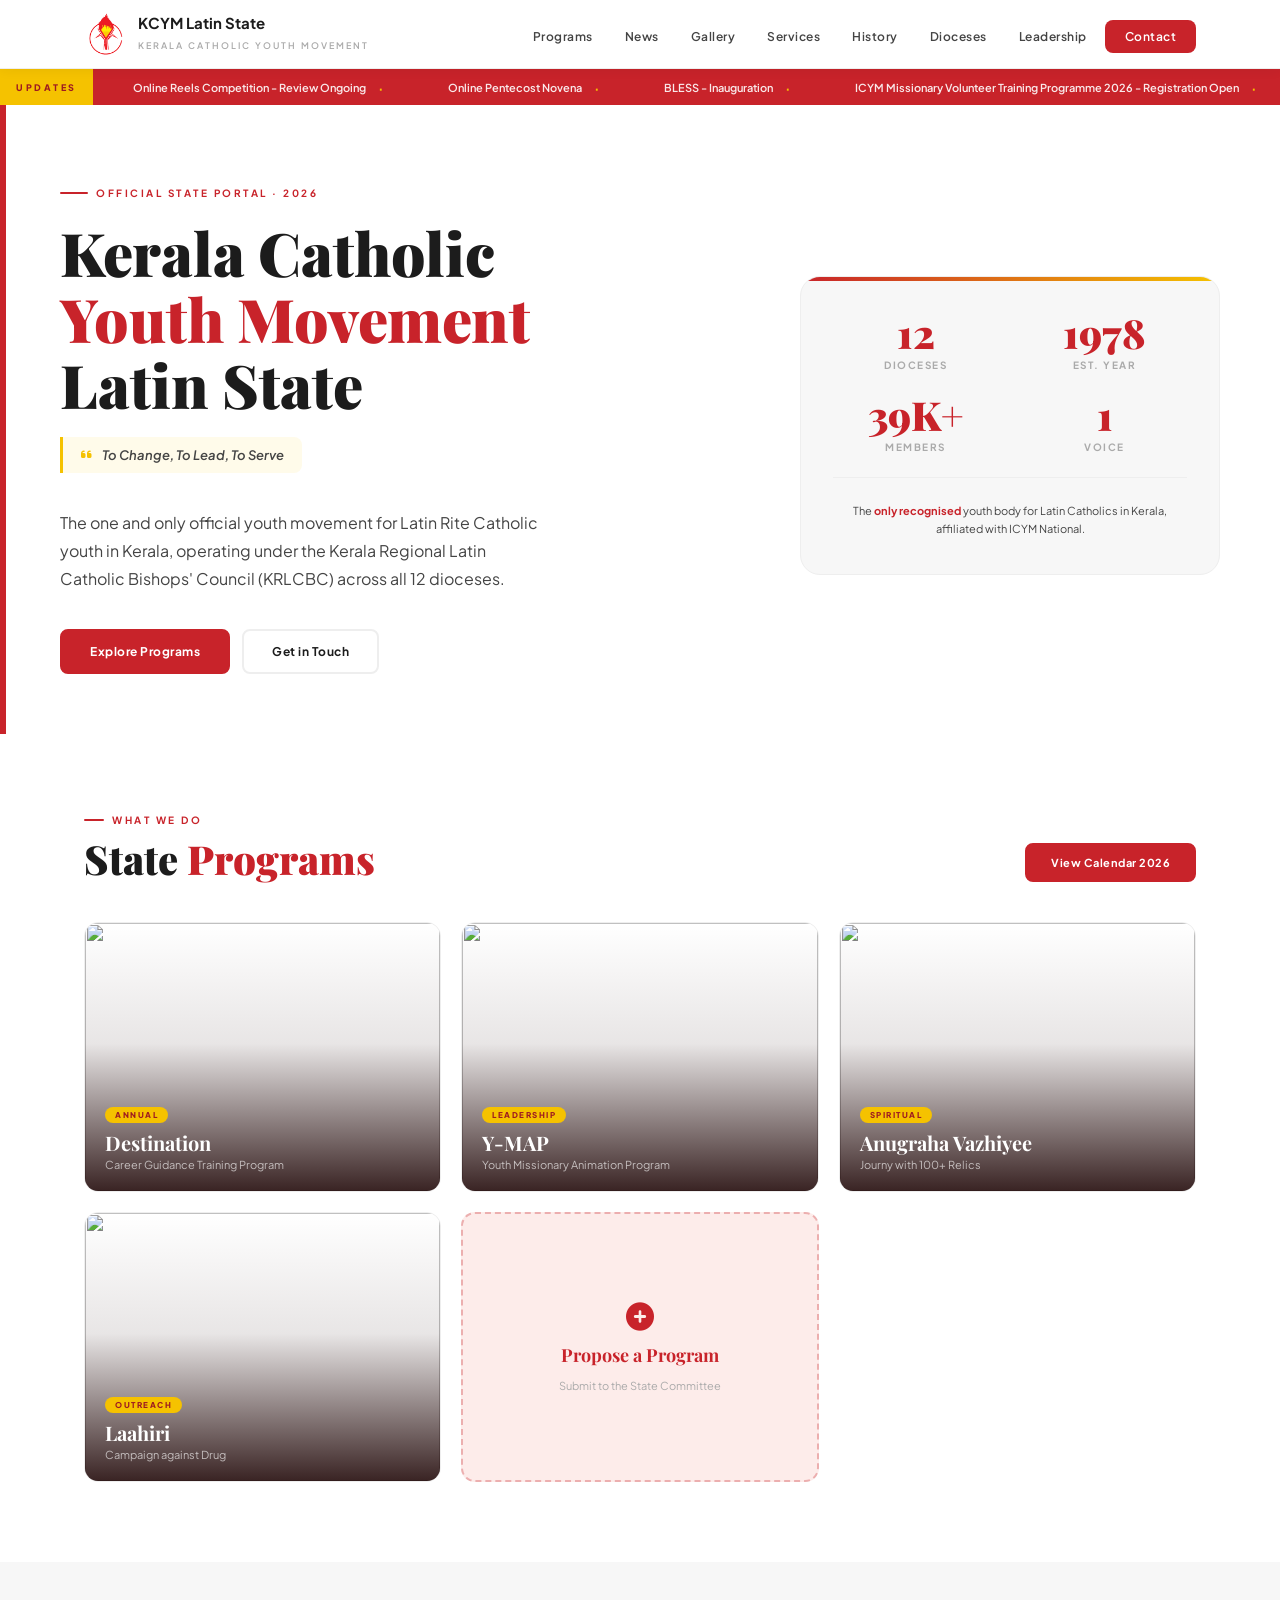
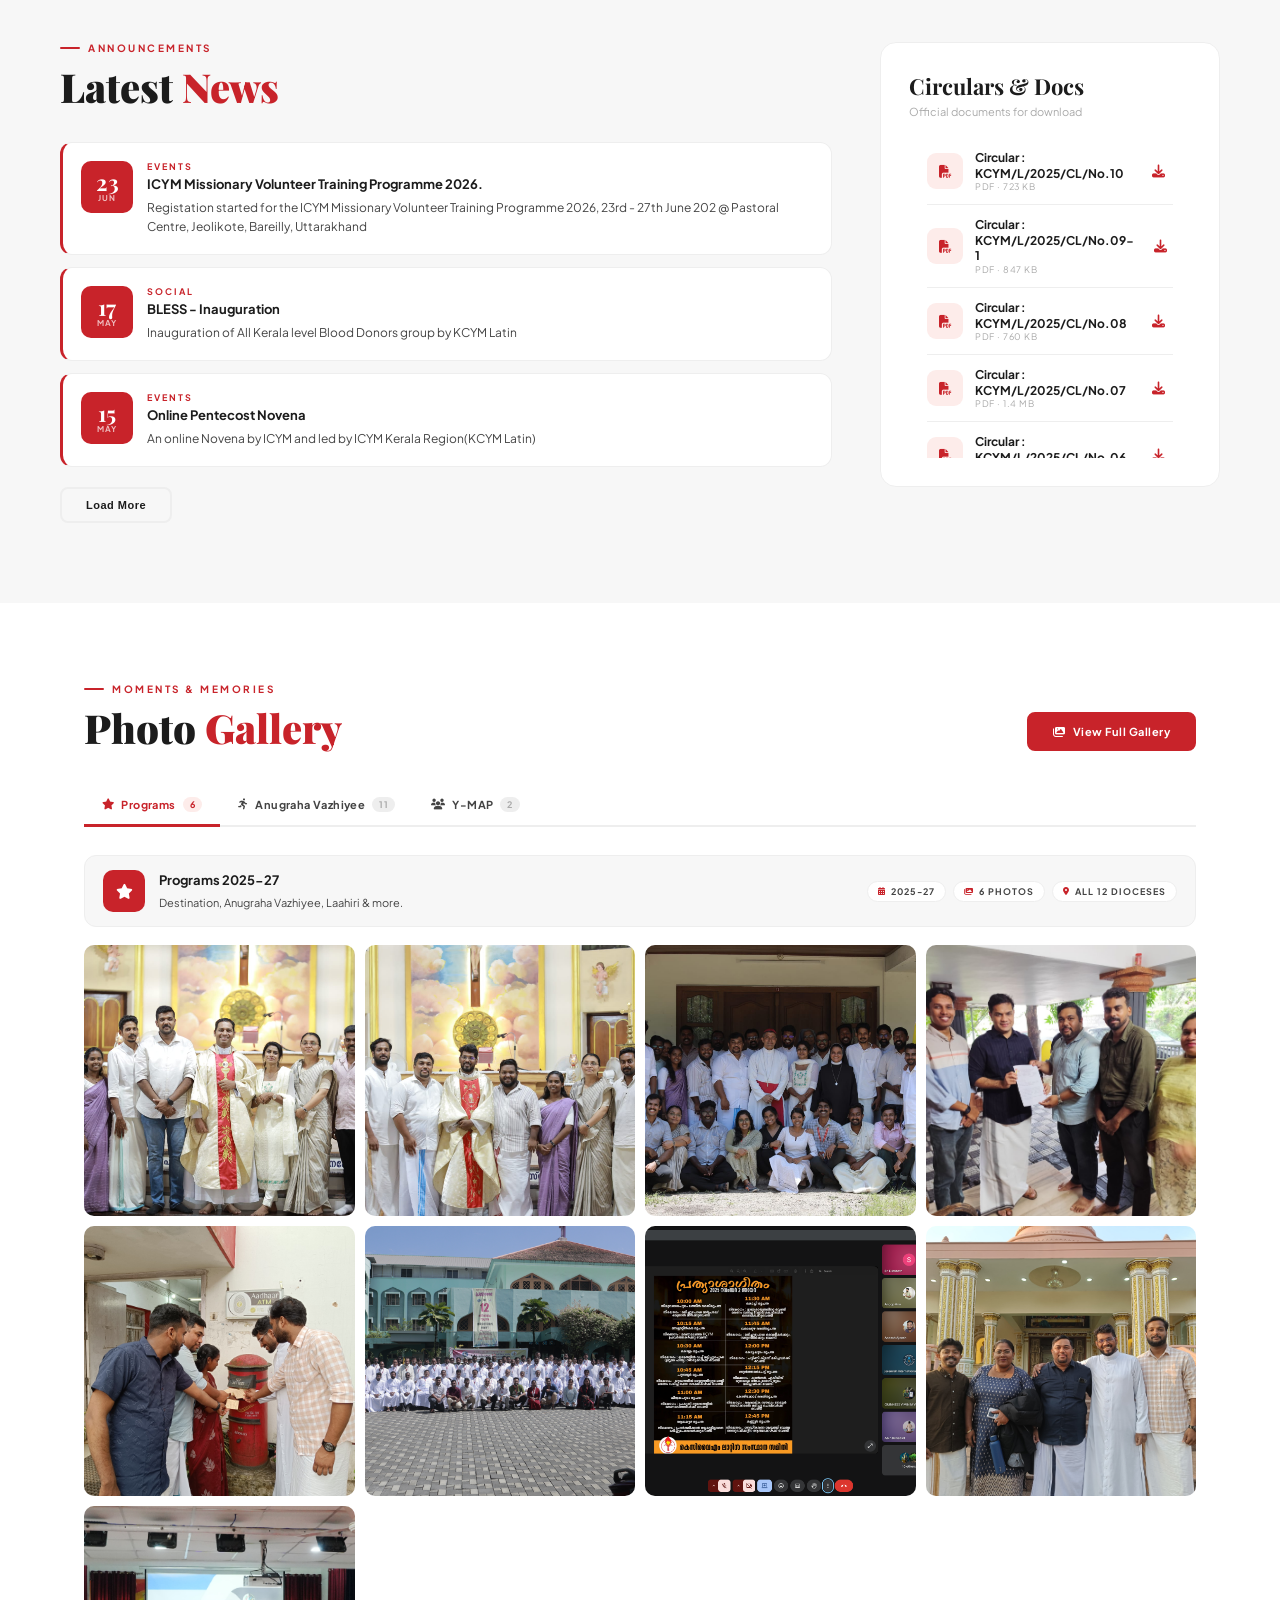
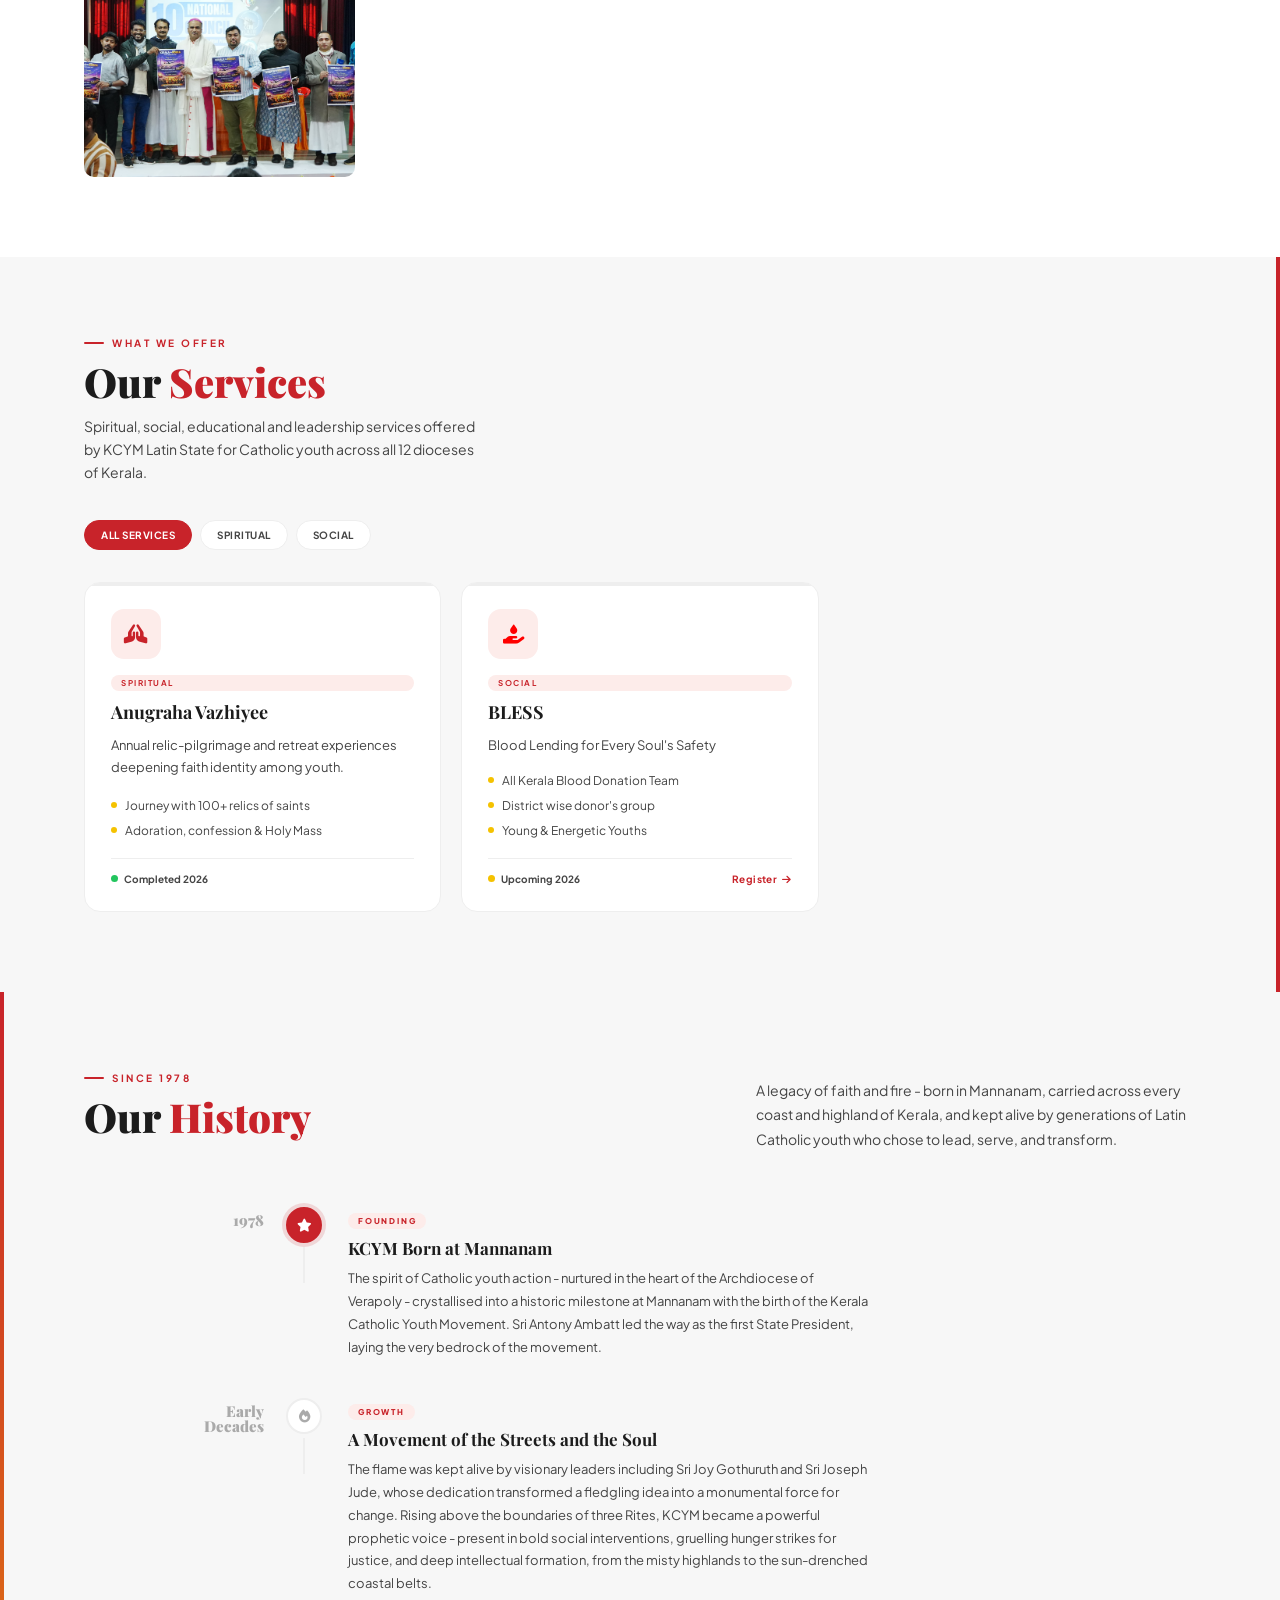
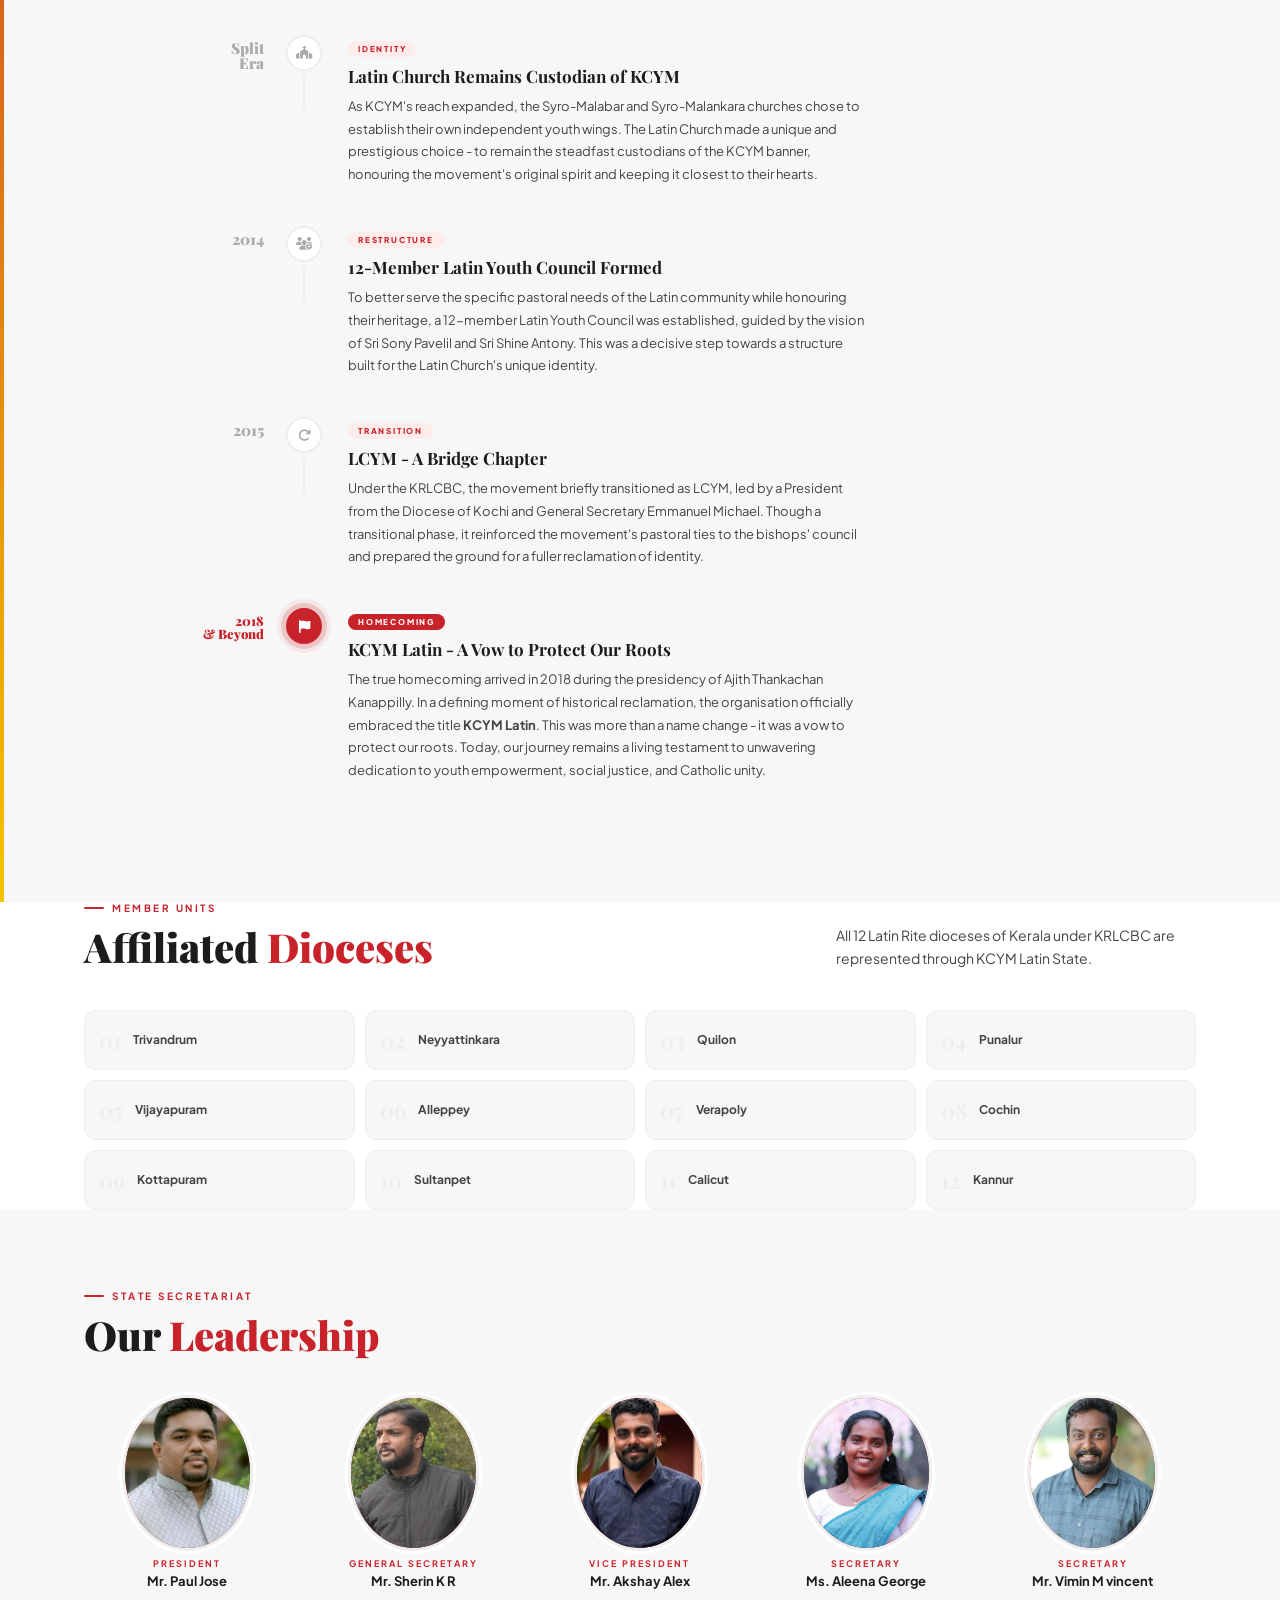
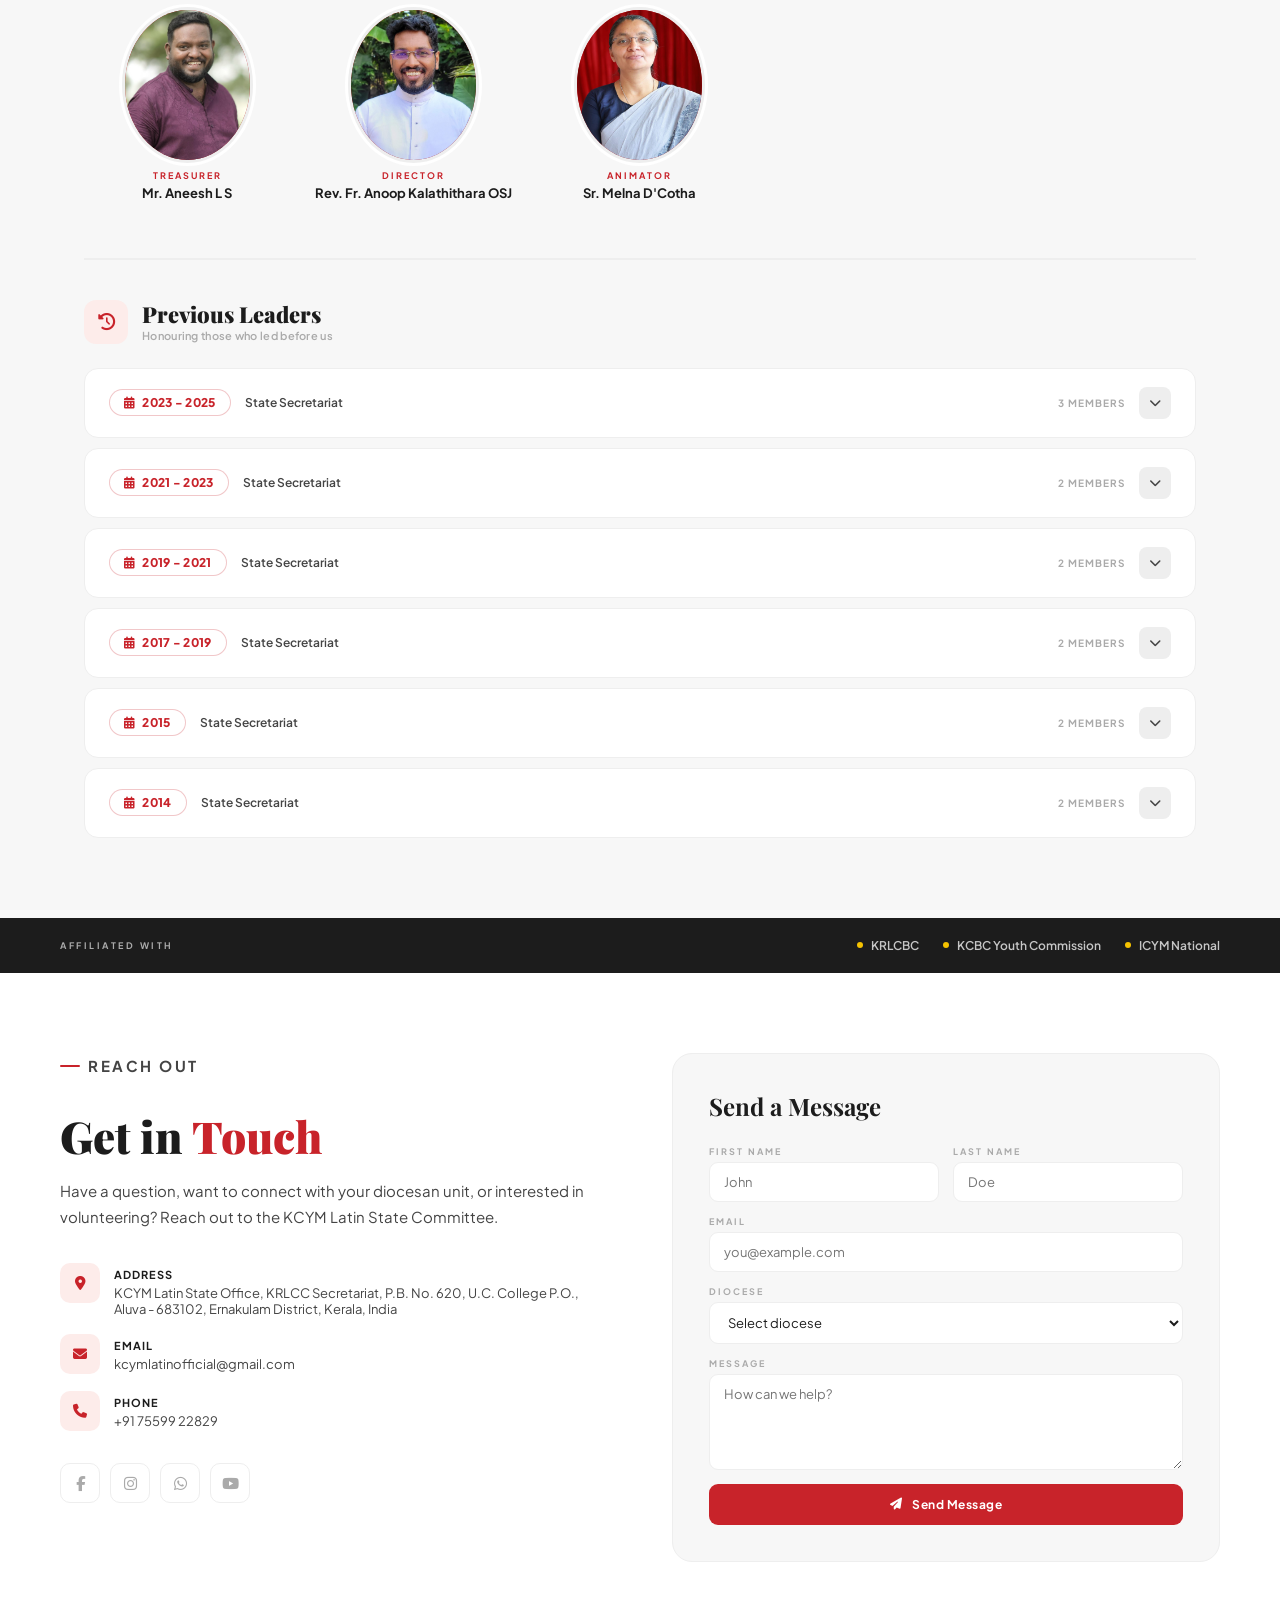
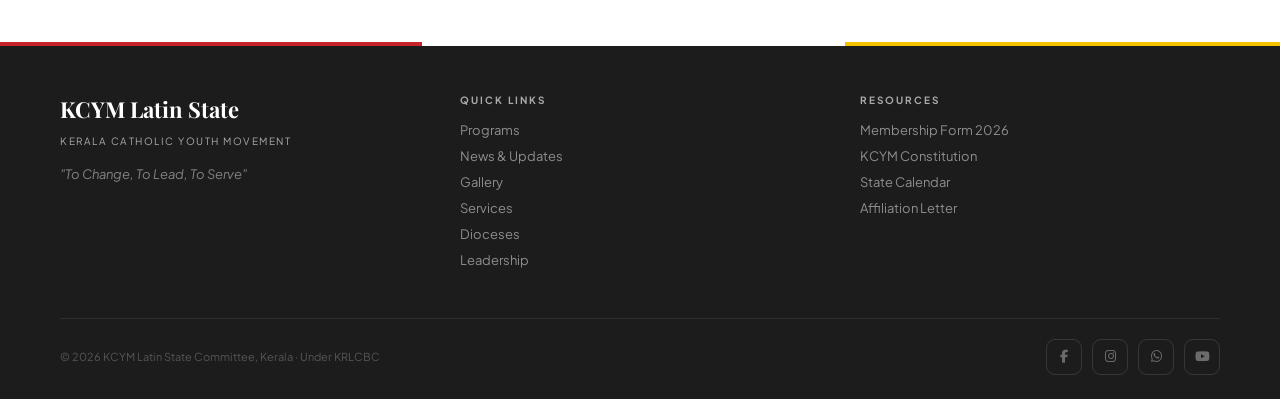
==== commit 814e56c9: "feat: history added minor data corrections" ====
--- a/index.html
+++ b/index.html
@@ -32,6 +32,7 @@
 				<li><a href="#news">News</a></li>
 				<li><a href="#gallery">Gallery</a></li>
 				<li><a href="#services">Services</a></li>
+				<li><a href="#history">History</a></li>
 				<li><a href="#dioceses">Dioceses</a></li>
 				<li><a href="#leadership">Leadership</a></li>
 				<li><a href="#contact" class="nav-cta">Contact</a></li>
@@ -45,6 +46,7 @@
 			<a href="#news" onclick="closeMob()">News</a>
 			<a href="#gallery" onclick="closeMob()">Gallery</a>
 			<a href="#services" onclick="closeMob()">Services</a>
+			<a href="#history" onclick="closeMob()">History</a>
 			<a href="#dioceses" onclick="closeMob()">Dioceses</a>
 			<a href="#leadership" onclick="closeMob()">Leadership</a>
 			<a href="#contact" onclick="closeMob()">Contact</a>
@@ -56,13 +58,10 @@
 		<div class="ticker-lbl">Updates</div>
 		<div class="ticker-scroll">
 			<div class="ticker-track">
-				<span class="ticker-item">State Senate Minutes Published</span>
-				<span class="ticker-item">Global Youth Day - All 12 Dioceses</span>
-				<span class="ticker-item">Kalolsavam 2026 - Registration Open</span>
-				<span class="ticker-item">Y-MAP Leadership Batch 3 Announced</span>
-				<span class="ticker-item">FIMCAP Delegation - Applications Open</span>
-				<span class="ticker-item">Membership Form 2026 Available</span>
-				<span class="ticker-item">State Senate Minutes Published</span>
+				<span class="ticker-item">Online Reels Competition - Review Ongoing</span>
+				<span class="ticker-item">Online Pentecost Novena</span>
+				<span class="ticker-item">BLESS - Inauguration</span>
+				<span class="ticker-item">ICYM Missionary Volunteer Training Programme 2026 - Registration Open</span>
 			</div>
 		</div>
 	</div>
@@ -79,7 +78,7 @@
 				</div>
 				<p class="hero-desc">
 					The one and only official youth movement for Latin Rite Catholic youth in Kerala,
-					operating under the Kerala Latin Catholic Bishops' Council (KLCBC) across all 12 dioceses.
+					operating under the Kerala Regional Latin Catholic Bishops' Council (KRLCBC) across all 12 dioceses.
 				</p>
 				<div class="hero-btns">
 					<a href="#programs" class="btn-red">Explore Programs</a>
@@ -93,11 +92,11 @@
 						<div class="stat-label">Dioceses</div>
 					</div>
 					<div class="stat-item">
-						<div class="stat-num">1960</div>
+						<div class="stat-num">1978</div>
 						<div class="stat-label">Est. Year</div>
 					</div>
 					<div class="stat-item">
-						<div class="stat-num">50K+</div>
+						<div class="stat-num">39K+</div>
 						<div class="stat-label">Members</div>
 					</div>
 					<div class="stat-item">
@@ -108,7 +107,7 @@
 				<hr class="stat-divider">
 				<p class="stat-note">
 					The <strong>only recognised</strong> youth body for Latin Catholics in Kerala,
-					affiliated with ICYM National &amp; FIMCAP International.
+					affiliated with ICYM National.
 				</p>
 			</div>
 		</div>
@@ -192,55 +191,97 @@
 			<div class="docs-panel">
 				<div class="docs-panel-title">Circulars & Docs</div>
 				<div class="docs-panel-sub">Official documents for download</div>
-
-				<div class="doc-row">
-					<div class="doc-ico"><i class="fas fa-file-pdf"></i></div>
-					<div style="flex:1">
-						<div class="doc-name">Membership Form 2026</div>
-						<div class="doc-meta">PDF · 248 KB</div>
-					</div>
-					<a href="#" class="doc-dl"><i class="fas fa-download"></i></a>
-				</div>
-				<div class="doc-row">
-					<div class="doc-ico"><i class="fas fa-book"></i></div>
-					<div style="flex:1">
-						<div class="doc-name">KCYM Constitution (Latin Rite)</div>
-						<div class="doc-meta">PDF · 1.2 MB</div>
-					</div>
-					<a href="#" class="doc-dl"><i class="fas fa-download"></i></a>
-				</div>
-				<div class="doc-row">
-					<div class="doc-ico"><i class="fas fa-file-alt"></i></div>
-					<div style="flex:1">
-						<div class="doc-name">Senate Minutes – Feb 2025</div>
-						<div class="doc-meta">PDF · 560 KB</div>
-					</div>
-					<a href="#" class="doc-dl"><i class="fas fa-download"></i></a>
-				</div>
-				<div class="doc-row">
-					<div class="doc-ico"><i class="fas fa-calendar-alt"></i></div>
-					<div style="flex:1">
-						<div class="doc-name">State Calendar 2026</div>
-						<div class="doc-meta">PDF · 800 KB</div>
-					</div>
-					<a href="#" class="doc-dl"><i class="fas fa-download"></i></a>
-				</div>
-				<div class="doc-row">
-					<div class="doc-ico"><i class="fas fa-certificate"></i></div>
-					<div style="flex:1">
-						<div class="doc-name">KLCBC Affiliation Letter</div>
-						<div class="doc-meta">PDF · 180 KB</div>
-					</div>
-					<a href="#" class="doc-dl"><i class="fas fa-download"></i></a>
-				</div>
-
-				<div class="sub-box">
-					<label>Get Circular Alerts</label>
-					<div class="sub-row-inp">
-						<input type="email" id="subEmail" placeholder="your@email.com">
-						<button onclick="subscribe()">Subscribe</button>
-					</div>
-					<p id="subMsg"></p>
+				<div class="docs-list-box">
+					<div class="doc-row">
+						<div class="doc-ico"><i class="fas fa-file-pdf"></i></div>
+						<div style="flex:1">
+							<div class="doc-name">Circular : KCYM/L/2025/CL/No.10</div>
+							<div class="doc-meta">PDF · 723 KB</div>
+						</div>
+						<a href="ciculars/KCYM_L_2025_CL_No.10.pdf" target="_blank" class="doc-dl"><i
+								class="fas fa-download"></i></a>
+					</div>
+					<div class="doc-row">
+						<div class="doc-ico"><i class="fas fa-file-pdf"></i></div>
+						<div style="flex:1">
+							<div class="doc-name">Circular : KCYM/L/2025/CL/No.09-1</div>
+							<div class="doc-meta">PDF · 847 KB</div>
+						</div>
+						<a href="ciculars/KCYM_L_2025_CL_No.09-1.pdf" target="_blank" class="doc-dl"><i
+								class="fas fa-download"></i></a>
+					</div>
+					<div class="doc-row">
+						<div class="doc-ico"><i class="fas fa-file-pdf"></i></div>
+						<div style="flex:1">
+							<div class="doc-name">Circular : KCYM/L/2025/CL/No.08</div>
+							<div class="doc-meta">PDF · 760 KB</div>
+						</div>
+						<a href="ciculars/KCYM_L_2025_CL_No.08.pdf" target="_blank" class="doc-dl"><i
+								class="fas fa-download"></i></a>
+					</div>
+					<div class="doc-row">
+						<div class="doc-ico"><i class="fas fa-file-pdf"></i></div>
+						<div style="flex:1">
+							<div class="doc-name">Circular : KCYM/L/2025/CL/No.07</div>
+							<div class="doc-meta">PDF · 1.4 MB</div>
+						</div>
+						<a href="ciculars/KCYM_L_2025_CL_No.07.pdf" target="_blank" class="doc-dl"><i
+								class="fas fa-download"></i></a>
+					</div>
+					<div class="doc-row">
+						<div class="doc-ico"><i class="fas fa-file-pdf"></i></div>
+						<div style="flex:1">
+							<div class="doc-name">Circular : KCYM/L/2025/CL/No.06</div>
+							<div class="doc-meta">PDF · 1.4 MB</div>
+						</div>
+						<a href="ciculars/KCYM_L_2025_CL_No.06.pdf" target="_blank" class="doc-dl"><i
+								class="fas fa-download"></i></a>
+					</div>
+					<div class="doc-row">
+						<div class="doc-ico"><i class="fas fa-file-pdf"></i></div>
+						<div style="flex:1">
+							<div class="doc-name">Circular : KCYM/L/2025/CL/No.05</div>
+							<div class="doc-meta">PDF · 1.4 MB</div>
+						</div>
+						<a href="ciculars/KCYM_L_2025_CL_No.05.pdf" target="_blank" class="doc-dl"><i
+								class="fas fa-download"></i></a>
+					</div>
+					<div class="doc-row">
+						<div class="doc-ico"><i class="fas fa-file-pdf"></i></div>
+						<div style="flex:1">
+							<div class="doc-name">Circular : KCYM/L/2025/CL/No.04</div>
+							<div class="doc-meta">PDF · 1.4 MB</div>
+						</div>
+						<a href="ciculars/KCYM_L_2025_CL_No.04.pdf" target="_blank" class="doc-dl"><i
+								class="fas fa-download"></i></a>
+					</div>
+					<div class="doc-row">
+						<div class="doc-ico"><i class="fas fa-file-pdf"></i></div>
+						<div style="flex:1">
+							<div class="doc-name">Circular : KCYM/L/2025/CL/No.03</div>
+							<div class="doc-meta">PDF · 1.4 MB</div>
+						</div>
+						<a href="ciculars/KCYM_L_2025_CL_No.03.pdf" target="_blank" class="doc-dl"><i
+								class="fas fa-download"></i></a>
+					</div>
+					<div class="doc-row">
+						<div class="doc-ico"><i class="fas fa-file-pdf"></i></div>
+						<div style="flex:1">
+							<div class="doc-name">Circular : KCYM/L/2025/CL/No.02</div>
+							<div class="doc-meta">PDF · 1.4 MB</div>
+						</div>
+						<a href="ciculars/KCYM_L_2025_CL_No.02.pdf" target="_blank" class="doc-dl"><i
+								class="fas fa-download"></i></a>
+					</div>
+					<div class="doc-row">
+						<div class="doc-ico"><i class="fas fa-file-pdf"></i></div>
+						<div style="flex:1">
+							<div class="doc-name">Circular : KCYM/L/2025/CL/No.01</div>
+							<div class="doc-meta">PDF · 1.5 MB</div>
+						</div>
+						<a href="ciculars/KCYM_L_2025_CL_No.01.pdf" target="_blank" class="doc-dl"><i
+								class="fas fa-download"></i></a>
+					</div>
 				</div>
 			</div>
 		</div>
@@ -278,12 +319,12 @@
 					<div class="album-info-left">
 						<div class="album-icon"><i class="fas fa-star"></i></div>
 						<div class="album-title-block">
-							<strong>Programs 2025-26</strong>
+							<strong>Programs 2025-27</strong>
 							<span>Destination, Anugraha Vazhiyee, Laahiri &amp; more.</span>
 						</div>
 					</div>
 					<div class="album-meta-tags">
-						<span class="album-tag"><i class="fas fa-calendar-alt"></i> 2025-26</span>
+						<span class="album-tag"><i class="fas fa-calendar-alt"></i> 2025-27</span>
 						<span class="album-tag"><i class="fas fa-images"></i> 6 Photos</span>
 						<span class="album-tag"><i class="fas fa-map-marker-alt"></i> All 12 Dioceses</span>
 					</div>
@@ -294,7 +335,8 @@
 						onclick="openLbFromHtml(this)">
 						<img src="imgs/programs/latin_secrateriate_23-25.jpeg" alt="Latin Secretariat 23-25">
 						<div class="photo-overlay">
-							<div class="photo-overlay-label">KCYM Latin Secretariat 23-25<small>10th May 2025</small></div>
+							<div class="photo-overlay-label">KCYM Latin Secretariat 23-25<small>10th May 2025</small>
+							</div>
 						</div>
 					</div>
 					<div class="photo-item" data-album="programs" data-src="imgs/programs/latin_secrateriate_25-27.jpeg"
@@ -302,20 +344,19 @@
 						onclick="openLbFromHtml(this)">
 						<img src="imgs/programs/latin_secrateriate_25-27.jpeg" alt="Latin Secretariat 25-27">
 						<div class="photo-overlay">
-							<div class="photo-overlay-label">KCYM Latin Secretariat 25-27<small>10th May 2025</small></div>
+							<div class="photo-overlay-label">KCYM Latin Secretariat 25-27<small>10th May 2025</small>
+							</div>
 						</div>
 					</div>
 					<div class="photo-item" data-album="programs" data-src="imgs/programs/blaze_group_photo.jpeg"
-						data-title="BLAZE Group Photo" data-sub="10 May 2025"
-						onclick="openLbFromHtml(this)">
+						data-title="BLAZE Group Photo" data-sub="10 May 2025" onclick="openLbFromHtml(this)">
 						<img src="imgs/programs/blaze_group_photo.jpeg" alt="BLAZE Group Photo">
 						<div class="photo-overlay">
 							<div class="photo-overlay-label">BLAZE Group Photo<small>10th May 2025</small></div>
 						</div>
 					</div>
 					<div class="photo-item" data-album="programs" data-src="imgs/programs/coastal_issue_2.jpeg"
-						data-title="Coastal Issue Letter" data-sub="28 May 2025"
-						onclick="openLbFromHtml(this)">
+						data-title="Coastal Issue Letter" data-sub="28 May 2025" onclick="openLbFromHtml(this)">
 						<img src="imgs/programs/coastal_issue_2.jpeg" alt="Coastal Issue Letter">
 						<div class="photo-overlay">
 							<div class="photo-overlay-label">Coastal Issue Letter<small>28th May 2025</small></div>
@@ -326,15 +367,33 @@
 						onclick="openLbFromHtml(this)">
 						<img src="imgs/programs/post_card_protest.jpeg" alt="Post Card Protest">
 						<div class="photo-overlay">
-							<div class="photo-overlay-label">Post Card Protest to Prime Minister<small>9th Aug 2025</small></div>
+							<div class="photo-overlay-label">Post Card Protest to Prime Minister<small>9th Aug
+									2025</small></div>
 						</div>
 					</div>
 					<div class="photo-item" data-album="programs" data-src="imgs/programs/nyd_meet.JPG"
-						data-title="National Director's Meet" data-sub="20-21 Aug 20256"
+						data-title="National Director's Meet" data-sub="20-21 Aug 2025" onclick="openLbFromHtml(this)">
+						<img src="imgs/programs/nyd_meet.JPG" alt="National Director's Meet">
+						<div class="photo-overlay">
+							<div class="photo-overlay-label">National Director's Meet<small>Kochi | 20-21 Aug
+									2025</small></div>
+						</div>
+					</div>
+					<div class="photo-item" data-album="programs" data-src="imgs/programs/prathyasa_geetham.png"
+						data-title="Prathyasa Geetham" data-sub="For all souls | 2nd Nov 2025"
 						onclick="openLbFromHtml(this)">
-						<img src="imgs/programs/nyd_meet.JPG" alt="National Director's Meet">
-						<div class="photo-overlay">
-							<div class="photo-overlay-label">National Director's Meet<small>Bareily | 20-21 Aug 2025</small></div>
+						<img src="imgs/programs/prathyasa_geetham.png" alt="Prathyasa Geetham">
+						<div class="photo-overlay">
+							<div class="photo-overlay-label">Prathyasa Geetham<small>Online | 2nd Nov 2025</small></div>
+						</div>
+					</div>
+					<div class="photo-item" data-album="programs" data-src="imgs/programs/national_council_meeting.jpeg"
+						data-title="10th National Council Meeting" data-sub="10th National Council | 24-26 Jan 2026"
+						onclick="openLbFromHtml(this)">
+						<img src="imgs/programs/national_council_meeting.jpeg" alt="National Council Meeting">
+						<div class="photo-overlay">
+							<div class="photo-overlay-label">10th National Council<small>Bareily | 24th-26th Jan
+									2026</small></div>
 						</div>
 					</div>
 					<div class="photo-item" data-album="programs" data-src="imgs/programs/kerala_to_south_korea.jpeg"
@@ -342,7 +401,8 @@
 						onclick="openLbFromHtml(this)">
 						<img src="imgs/programs/kerala_to_south_korea.jpeg" alt="Kerala to South Korea">
 						<div class="photo-overlay">
-							<div class="photo-overlay-label">Kerala to South Korea<small>Bareily | 26th Jan 2026</small></div>
+							<div class="photo-overlay-label">Kerala to South Korea<small>Bareily | 26th Jan 2026</small>
+							</div>
 						</div>
 					</div>
 				</div>
@@ -359,7 +419,7 @@
 						</div>
 					</div>
 					<div class="album-meta-tags">
-						<span class="album-tag"><i class="fas fa-calendar-alt"></i> 2025-26</span>
+						<span class="album-tag"><i class="fas fa-calendar-alt"></i> 2025-27</span>
 						<span class="album-tag"><i class="fas fa-images"></i> 2+ Photos</span>
 						<span class="album-tag"><i class="fas fa-users"></i> 100+ Participants</span>
 					</div>
@@ -525,15 +585,13 @@
 					<p class="services-desc">Spiritual, social, educational and leadership services offered by KCYM
 						Latin State for Catholic youth across all 12 dioceses of Kerala.</p>
 				</div>
-				<a href="#contact" class="btn-red" style="font-size:11px;padding:11px 24px;white-space:nowrap">
-					<i class="fas fa-paper-plane" style="margin-right:7px"></i>Request a Service
-				</a>
 			</div>
 
 			<!-- Filter Pills -->
 			<div class="svc-filters">
 				<button class="svc-filter-btn active" onclick="filterSvc('all',this)">All Services</button>
 				<button class="svc-filter-btn" onclick="filterSvc('spiritual',this)">Spiritual</button>
+				<button class="svc-filter-btn" onclick="filterSvc('social',this)">Social</button>
 			</div>
 
 			<!-- Grid -->
@@ -541,36 +599,169 @@
 				<div class="svc-card" data-cat="spiritual">
 					<div class="svc-icon"><i class="fas fa-praying-hands"></i></div>
 					<div class="svc-cat-tag">Spiritual</div>
-					<div class="svc-name">Anugraha Vazhiyee Retreats</div>
+					<div class="svc-name">Anugraha Vazhiyee</div>
 					<div class="svc-desc">Annual relic-pilgrimage and retreat experiences deepening faith identity among
 						youth.</div>
 					<ul class="svc-bullet-list">
 						<li>Journey with 100+ relics of saints</li>
 						<li>Adoration, confession &amp; Holy Mass</li>
-						<li>Youth testimonial sessions</li>
+					</ul>
+					<div class="svc-card-footer">
+						<div class="svc-status"><span class="svc-dot svc-dot-on"></span> Completed 2026</div>
+					</div>
+				</div>
+				<div class="svc-card" data-cat="social">
+					<div class="svc-icon"><i class="fa-solid fa-hand-holding-droplet"
+							style="color: rgb(255, 0, 0);"></i></div>
+					<div class="svc-cat-tag">Social</div>
+					<div class="svc-name">BLESS</div>
+					<div class="svc-desc">Blood Lending for Every Soul's Safety</div>
+					<ul class="svc-bullet-list">
+						<li>All Kerala Blood Donation Team</li>
+						<li>District wise donor's group</li>
+						<li>Young & Energetic Youths</li>
 					</ul>
 					<div class="svc-card-footer">
 						<div class="svc-status"><span class="svc-dot svc-dot-up"></span> Upcoming 2026</div>
-						<a href="#contact" class="svc-link">Register <i class="fas fa-arrow-right"></i></a>
-					</div>
-				</div>
-				<div class="svc-card" data-cat="spiritual">
-					<div class="svc-icon"><i class="fas fa-praying-hands"></i></div>
-					<div class="svc-cat-tag">Spiritual</div>
-					<div class="svc-name">Anugraha Vazhiyee Retreats</div>
-					<div class="svc-desc">Annual relic-pilgrimage and retreat experiences deepening faith identity among
-						youth.</div>
-					<ul class="svc-bullet-list">
-						<li>Journey with 100+ relics of saints</li>
-						<li>Adoration, confession &amp; Holy Mass</li>
-						<li>Youth testimonial sessions</li>
-					</ul>
-					<div class="svc-card-footer">
-						<div class="svc-status"><span class="svc-dot svc-dot-up"></span> Upcoming 2026</div>
-						<a href="#contact" class="svc-link">Register <i class="fas fa-arrow-right"></i></a>
-					</div>
-				</div>
-			</div>
+						<a href="https://forms.gle/x5aLwRXDX8jJ5pSU9" target="_blank" class="svc-link">Register <i
+								class="fas fa-arrow-right"></i></a>
+					</div>
+				</div>
+			</div>
+		</div>
+	</section>
+
+	<!-- HISTORY -->
+	<section id="history" class="history-sec">
+		<div class="container">
+			<div class="history-header">
+				<div>
+					<p class="sec-eyebrow">Since 1978</p>
+					<h2 class="sec-title">Our <em>History</em></h2>
+				</div>
+				<p class="history-desc">
+					A legacy of faith and fire - born in Mannanam, carried across every coast and
+					highland of Kerala, and kept alive by generations of Latin Catholic youth who chose
+					to lead, serve, and transform.
+				</p>
+			</div>
+
+			<div class="history-timeline">
+
+				<div class="ht-item">
+					<div class="ht-year-col">
+						<div class="ht-year">1978</div>
+					</div>
+					<div class="ht-dot-col">
+						<div class="ht-dot ht-dot-star"><i class="fas fa-star"></i></div>
+						<div class="ht-line"></div>
+					</div>
+					<div class="ht-content">
+						<div class="ht-tag">Founding</div>
+						<h4 class="ht-title">KCYM Born at Mannanam</h4>
+						<p class="ht-body">The spirit of Catholic youth action - nurtured in the heart of the
+							Archdiocese of Verapoly - crystallised into a historic milestone at Mannanam with
+							the birth of the Kerala Catholic Youth Movement. Sri Antony Ambatt led the way as
+							the first State President, laying the very bedrock of the movement.</p>
+					</div>
+				</div>
+
+				<div class="ht-item">
+					<div class="ht-year-col">
+						<div class="ht-year">Early<br>Decades</div>
+					</div>
+					<div class="ht-dot-col">
+						<div class="ht-dot"><i class="fas fa-fire"></i></div>
+						<div class="ht-line"></div>
+					</div>
+					<div class="ht-content">
+						<div class="ht-tag">Growth</div>
+						<h4 class="ht-title">A Movement of the Streets and the Soul</h4>
+						<p class="ht-body">The flame was kept alive by visionary leaders including Sri Joy
+							Gothuruth and Sri Joseph Jude, whose dedication transformed a fledgling idea into
+							a monumental force for change. Rising above the boundaries of three Rites, KCYM
+							became a powerful prophetic voice - present in bold social interventions,
+							gruelling hunger strikes for justice, and deep intellectual formation, from the
+							misty highlands to the sun-drenched coastal belts.</p>
+					</div>
+				</div>
+
+				<div class="ht-item">
+					<div class="ht-year-col">
+						<div class="ht-year">Split<br>Era</div>
+					</div>
+					<div class="ht-dot-col">
+						<div class="ht-dot"><i class="fas fa-church"></i></div>
+						<div class="ht-line"></div>
+					</div>
+					<div class="ht-content">
+						<div class="ht-tag">Identity</div>
+						<h4 class="ht-title">Latin Church Remains Custodian of KCYM</h4>
+						<p class="ht-body">As KCYM's reach expanded, the Syro-Malabar and Syro-Malankara
+							churches chose to establish their own independent youth wings. The Latin Church
+							made a unique and prestigious choice - to remain the steadfast custodians of the
+							KCYM banner, honouring the movement's original spirit and keeping it closest to
+							their hearts.</p>
+					</div>
+				</div>
+
+				<div class="ht-item">
+					<div class="ht-year-col">
+						<div class="ht-year">2014</div>
+					</div>
+					<div class="ht-dot-col">
+						<div class="ht-dot"><i class="fas fa-users-cog"></i></div>
+						<div class="ht-line"></div>
+					</div>
+					<div class="ht-content">
+						<div class="ht-tag">Restructure</div>
+						<h4 class="ht-title">12-Member Latin Youth Council Formed</h4>
+						<p class="ht-body">To better serve the specific pastoral needs of the Latin community
+							while honouring their heritage, a 12-member Latin Youth Council was established,
+							guided by the vision of Sri Sony Pavelil and Sri Shine Antony. This was a
+							decisive step towards a structure built for the Latin Church's unique identity.</p>
+					</div>
+				</div>
+
+				<div class="ht-item">
+					<div class="ht-year-col">
+						<div class="ht-year">2015</div>
+					</div>
+					<div class="ht-dot-col">
+						<div class="ht-dot"><i class="fas fa-redo-alt"></i></div>
+						<div class="ht-line"></div>
+					</div>
+					<div class="ht-content">
+						<div class="ht-tag">Transition</div>
+						<h4 class="ht-title">LCYM - A Bridge Chapter</h4>
+						<p class="ht-body">Under the KRLCBC, the movement briefly transitioned as LCYM,
+							led by a President from the Diocese of Kochi and General Secretary Emmanuel
+							Michael. Though a transitional phase, it reinforced the movement's pastoral
+							ties to the bishops' council and prepared the ground for a fuller reclamation
+							of identity.</p>
+					</div>
+				</div>
+
+				<div class="ht-item ht-item-last">
+					<div class="ht-year-col">
+						<div class="ht-year ht-year-now">2018<br>& Beyond</div>
+					</div>
+					<div class="ht-dot-col">
+						<div class="ht-dot ht-dot-now"><i class="fas fa-flag"></i></div>
+					</div>
+					<div class="ht-content">
+						<div class="ht-tag ht-tag-now">Homecoming</div>
+						<h4 class="ht-title">KCYM Latin - A Vow to Protect Our Roots</h4>
+						<p class="ht-body">The true homecoming arrived in 2018 during the presidency of
+							Ajith Thankachan Kanappilly. In a defining moment of historical reclamation,
+							the organisation officially embraced the title <strong>KCYM Latin</strong>. This
+							was more than a name change - it was a vow to protect our roots. Today, our
+							journey remains a living testament to unwavering dedication to youth
+							empowerment, social justice, and Catholic unity.</p>
+					</div>
+				</div>
+
+			</div><!-- /history-timeline -->
 		</div>
 	</section>
 
@@ -582,55 +773,55 @@
 					<p class="sec-eyebrow">Member Units</p>
 					<h2 class="sec-title">Affiliated <em>Dioceses</em></h2>
 				</div>
-				<p class="dio-desc">All 12 Latin Rite dioceses of Kerala under KLCBC are represented through KCYM Latin
+				<p class="dio-desc">All 12 Latin Rite dioceses of Kerala under KRLCBC are represented through KCYM Latin
 					State.</p>
 			</div>
 			<div class="dio-grid">
-				<div class="dio-card" onclick="dioClick('Trivandrum')">
+				<div class="dio-card" onclick="openInstagram('kcym_tvmlatin')">
 					<div class="dio-num">01</div>
 					<div class="dio-name">Trivandrum</div>
 				</div>
-				<div class="dio-card" onclick="dioClick('Neyyattinkara')">
+				<div class="dio-card" onclick="openInstagram('kcymneyyattinkaradiocese')">
 					<div class="dio-num">02</div>
 					<div class="dio-name">Neyyattinkara</div>
 				</div>
-				<div class="dio-card" onclick="dioClick('Quilon')">
+				<div class="dio-card" onclick="openInstagram('kcym_diocese_of_quilon')">
 					<div class="dio-num">03</div>
 					<div class="dio-name">Quilon</div>
 				</div>
-				<div class="dio-card" onclick="dioClick('Punalur')">
+				<div class="dio-card" onclick="openInstagram('kcym_diocese_of_punalur')">
 					<div class="dio-num">04</div>
 					<div class="dio-name">Punalur</div>
 				</div>
-				<div class="dio-card" onclick="dioClick('Vijayapuram')">
+				<div class="dio-card" onclick="openInstagram('kcym_vijayapuram')">
 					<div class="dio-num">05</div>
 					<div class="dio-name">Vijayapuram</div>
 				</div>
-				<div class="dio-card" onclick="dioClick('Alleppey')">
+				<div class="dio-card" onclick="openInstagram('yuvajyothikcym')">
 					<div class="dio-num">06</div>
 					<div class="dio-name">Alleppey</div>
 				</div>
-				<div class="dio-card" onclick="dioClick('Verapoly')">
+				<div class="dio-card" onclick="openInstagram('kcym_archdiocese_of_verapoly')">
 					<div class="dio-num">07</div>
 					<div class="dio-name">Verapoly</div>
 				</div>
-				<div class="dio-card" onclick="dioClick('Cochin')">
+				<div class="dio-card" onclick="openInstagram('kcymdioceseofcochin')">
 					<div class="dio-num">08</div>
 					<div class="dio-name">Cochin</div>
 				</div>
-				<div class="dio-card" onclick="dioClick('Kottapuram')">
+				<div class="dio-card" onclick="openInstagram('kcym_kottapuram')">
 					<div class="dio-num">09</div>
 					<div class="dio-name">Kottapuram</div>
 				</div>
-				<div class="dio-card" onclick="dioClick('Sultanpet')">
+				<div class="dio-card" onclick="openInstagram('kcym_sultanpet')">
 					<div class="dio-num">10</div>
 					<div class="dio-name">Sultanpet</div>
 				</div>
-				<div class="dio-card" onclick="dioClick('Calicut')">
+				<div class="dio-card" onclick="openInstagram('kcym_archdiocese_of_calicut')">
 					<div class="dio-num">11</div>
 					<div class="dio-name">Calicut</div>
 				</div>
-				<div class="dio-card" onclick="dioClick('Kannur')">
+				<div class="dio-card" onclick="openInstagram('kcymkannurofficial')">
 					<div class="dio-num">12</div>
 					<div class="dio-name">Kannur</div>
 				</div>
@@ -701,6 +892,197 @@
 					<div class="lead-name">Sr. Melna D'Cotha</div>
 				</div>
 			</div>
+
+			<!-- PREVIOUS LEADERS -->
+			<div class="prev-lead-wrap">
+				<div class="prev-lead-header">
+					<div class="prev-lead-title-block">
+						<i class="fas fa-history"></i>
+						<div>
+							<div class="prev-lead-title">Previous Leaders</div>
+							<div class="prev-lead-subtitle">Honouring those who led before us</div>
+						</div>
+					</div>
+				</div>
+
+				<div class="prev-lead-list" id="prevLeadList">
+
+					<!-- 2023–2025 -->
+					<div class="prev-term">
+						<button class="prev-term-header" onclick="toggleTerm(this)" aria-expanded="false">
+							<div class="prev-term-left">
+								<span class="prev-term-badge"><i class="fas fa-calendar-alt"></i> 2023 - 2025</span>
+								<span class="prev-term-label">State Secretariat</span>
+							</div>
+							<div class="prev-term-right">
+								<span class="prev-term-count">3 members</span>
+								<span class="prev-term-chevron"><i class="fas fa-chevron-down"></i></span>
+							</div>
+						</button>
+						<div class="prev-term-body">
+							<div class="prev-lead-grid">
+								<div class="prev-lead-card">
+									<div class="prev-lead-avatar"><i class="fas fa-user"></i></div>
+									<div class="prev-lead-role">President</div>
+									<div class="prev-lead-name">Mr. Casey P Corneli</div>
+								</div>
+								<div class="prev-lead-card">
+									<div class="prev-lead-avatar"><i class="fas fa-user"></i></div>
+									<div class="prev-lead-role">General Secretary</div>
+									<div class="prev-lead-name">Mr. Jose Varkey </div>
+								</div>
+								<div class="prev-lead-card">
+									<div class="prev-lead-avatar"><i class="fas fa-user"></i></div>
+									<div class="prev-lead-role">General Secretary</div>
+									<div class="prev-lead-name">Mr. Anu Das C L </div>
+								</div>
+							</div>
+						</div>
+					</div>
+
+					<!-- 2021–2023 -->
+					<div class="prev-term">
+						<button class="prev-term-header" onclick="toggleTerm(this)" aria-expanded="false">
+							<div class="prev-term-left">
+								<span class="prev-term-badge"><i class="fas fa-calendar-alt"></i> 2021 - 2023</span>
+								<span class="prev-term-label">State Secretariat</span>
+							</div>
+							<div class="prev-term-right">
+								<span class="prev-term-count">2 members</span>
+								<span class="prev-term-chevron"><i class="fas fa-chevron-down"></i></span>
+							</div>
+						</button>
+						<div class="prev-term-body">
+							<div class="prev-lead-grid">
+								<div class="prev-lead-card">
+									<div class="prev-lead-avatar"><i class="fas fa-user"></i></div>
+									<div class="prev-lead-role">President</div>
+									<div class="prev-lead-name">Mr. Shyju Robin</div>
+								</div>
+								<div class="prev-lead-card">
+									<div class="prev-lead-avatar"><i class="fas fa-user"></i></div>
+									<div class="prev-lead-role">General Secretary</div>
+									<div class="prev-lead-name">Mr. Jijo Jhon</div>
+								</div>
+							</div>
+						</div>
+					</div>
+
+					<!-- 2019–2021 -->
+					<div class="prev-term">
+						<button class="prev-term-header" onclick="toggleTerm(this)" aria-expanded="false">
+							<div class="prev-term-left">
+								<span class="prev-term-badge"><i class="fas fa-calendar-alt"></i> 2019 - 2021</span>
+								<span class="prev-term-label">State Secretariat</span>
+							</div>
+							<div class="prev-term-right">
+								<span class="prev-term-count">2 members</span>
+								<span class="prev-term-chevron"><i class="fas fa-chevron-down"></i></span>
+							</div>
+						</button>
+						<div class="prev-term-body">
+							<div class="prev-lead-grid">
+								<div class="prev-lead-card">
+									<div class="prev-lead-avatar"><i class="fas fa-user"></i></div>
+									<div class="prev-lead-role">President</div>
+									<div class="prev-lead-name">Mr. Ajith Thankachan</div>
+								</div>
+								<div class="prev-lead-card">
+									<div class="prev-lead-avatar"><i class="fas fa-user"></i></div>
+									<div class="prev-lead-role">General Secretary</div>
+									<div class="prev-lead-name">Mr. Joji</div>
+								</div>
+							</div>
+						</div>
+					</div>
+
+					<!-- 2017–2019 -->
+					<div class="prev-term">
+						<button class="prev-term-header" onclick="toggleTerm(this)" aria-expanded="false">
+							<div class="prev-term-left">
+								<span class="prev-term-badge"><i class="fas fa-calendar-alt"></i> 2017 - 2019</span>
+								<span class="prev-term-label">State Secretariat</span>
+							</div>
+							<div class="prev-term-right">
+								<span class="prev-term-count">2 members</span>
+								<span class="prev-term-chevron"><i class="fas fa-chevron-down"></i></span>
+							</div>
+						</button>
+						<div class="prev-term-body">
+							<div class="prev-lead-grid">
+								<div class="prev-lead-card">
+									<div class="prev-lead-avatar"><i class="fas fa-user"></i></div>
+									<div class="prev-lead-role">President</div>
+									<div class="prev-lead-name">Mr. Ajith Thankachan</div>
+								</div>
+								<div class="prev-lead-card">
+									<div class="prev-lead-avatar"><i class="fas fa-user"></i></div>
+									<div class="prev-lead-role">General Secretary</div>
+									<div class="prev-lead-name">Mr. Johny</div>
+								</div>
+							</div>
+						</div>
+					</div>
+
+					<!-- 2015 -->
+					<div class="prev-term">
+						<button class="prev-term-header" onclick="toggleTerm(this)" aria-expanded="false">
+							<div class="prev-term-left">
+								<span class="prev-term-badge"><i class="fas fa-calendar-alt"></i>2015</span>
+								<span class="prev-term-label">State Secretariat</span>
+							</div>
+							<div class="prev-term-right">
+								<span class="prev-term-count">2 members</span>
+								<span class="prev-term-chevron"><i class="fas fa-chevron-down"></i></span>
+							</div>
+						</button>
+						<div class="prev-term-body">
+							<div class="prev-lead-grid">
+								<div class="prev-lead-card">
+									<div class="prev-lead-avatar"><i class="fas fa-user"></i></div>
+									<div class="prev-lead-role">President</div>
+									<div class="prev-lead-name">Mr.Sony Paveli</div>
+								</div>
+								<div class="prev-lead-card">
+									<div class="prev-lead-avatar"><i class="fas fa-user"></i></div>
+									<div class="prev-lead-role">General Secretary</div>
+									<div class="prev-lead-name">Mr. Immanuel Michael</div>
+								</div>
+							</div>
+						</div>
+					</div>
+
+					<!-- 2014 -->
+					<div class="prev-term">
+						<button class="prev-term-header" onclick="toggleTerm(this)" aria-expanded="false">
+							<div class="prev-term-left">
+								<span class="prev-term-badge"><i class="fas fa-calendar-alt"></i>2014</span>
+								<span class="prev-term-label">State Secretariat</span>
+							</div>
+							<div class="prev-term-right">
+								<span class="prev-term-count">2 members</span>
+								<span class="prev-term-chevron"><i class="fas fa-chevron-down"></i></span>
+							</div>
+						</button>
+						<div class="prev-term-body">
+							<div class="prev-lead-grid">
+								<div class="prev-lead-card">
+									<div class="prev-lead-avatar"><i class="fas fa-user"></i></div>
+									<div class="prev-lead-role">General Convener</div>
+									<div class="prev-lead-name">Mr.Sony Paveli</div>
+								</div>
+								<div class="prev-lead-card">
+									<div class="prev-lead-avatar"><i class="fas fa-user"></i></div>
+									<div class="prev-lead-role">Convener</div>
+									<div class="prev-lead-name">Mr. Shine Antony</div>
+								</div>
+							</div>
+						</div>
+					</div>
+
+				</div><!-- /prev-lead-list -->
+			</div><!-- /prev-lead-wrap -->
+
 		</div>
 	</section>
 
@@ -709,10 +1091,9 @@
 		<div class="aff-inner">
 			<div class="aff-lbl">Affiliated With</div>
 			<div class="aff-list">
-				<span class="aff-item"><span class="aff-dot"></span>KLCBC</span>
+				<span class="aff-item"><span class="aff-dot"></span>KRLCBC</span>
 				<span class="aff-item"><span class="aff-dot"></span>KCBC Youth Commission</span>
 				<span class="aff-item"><span class="aff-dot"></span>ICYM National</span>
-				<span class="aff-item"><span class="aff-dot"></span>FIMCAP International</span>
 			</div>
 		</div>
 	</div>
@@ -832,7 +1213,7 @@
 				</div>
 			</div>
 			<div class="foot-bottom">
-				<p>© 2026 KCYM Latin State Committee, Kerala · Under KLCBC</p>
+				<p>© 2026 KCYM Latin State Committee, Kerala · Under KRLCBC</p>
 				<div class="foot-socials">
 					<a href="https://facebook.com/kcymlatin" class="social-a"><i class="fab fa-facebook-f"></i></a>
 					<a href="https://instagram.com/kcymlatinstate" class="social-a"><i class="fab fa-instagram"></i></a>
@@ -866,12 +1247,11 @@
 	<script>
 		// ── NEWS ──
 		const news = [
-			{ day: '26', mon: 'Feb', cat: 'Official', title: 'State Senate Meeting Minutes Released', blurb: 'The minutes of the 45th State Senate held at Verapoly have been published for all diocese directors.' },
-			{ day: '20', mon: 'Feb', cat: 'Events', title: 'Global Youth Day Celebrations Announced', blurb: 'State committee announces centralized celebrations across all 12 Latin dioceses with a unified theme.' },
-			{ day: '10', mon: 'Feb', cat: 'Programs', title: 'Destination 2026 - Registration Open', blurb: 'Registrations are now open for the Destination 2026. Dioceses must submit entries before March 15.' },
-			{ day: '02', mon: 'Feb', cat: 'Leadership', title: 'Y-MAP Leadership Training - Batch 3 Commences', blurb: 'The third batch of the Y-MAP leadership formation programme began with 80 youth from across Kerala.' },
-			{ day: '25', mon: 'Jan', cat: 'Social', title: 'Harvest Campaign Reaches 200 Families', blurb: "KCYM Latin State's annual Harvest Campaign reached over 200 underprivileged families this season." },
-			{ day: '12', mon: 'Jan', cat: 'Official', title: 'FIMCAP Delegation - Applications Open', blurb: 'Youth interested in representing Kerala at the FIMCAP international meet may apply through diocesan directors.' },
+			{ day: '23', mon: 'Jun', cat: 'Events', title: 'ICYM Missionary Volunteer Training Programme 2026.', blurb: 'Registation started for the ICYM Missionary Volunteer Training Programme 2026, 23rd - 27th June 202 @ Pastoral Centre, Jeolikote, Bareilly, Uttarakhand' },
+			{ day: '17', mon: 'May', cat: 'Social', title: 'BLESS - Inauguration', blurb: 'Inauguration of All Kerala level Blood Donors group by KCYM Latin' },
+			{ day: '15', mon: 'May', cat: 'Events', title: 'Online Pentecost Novena', blurb: 'An online Novena by ICYM and led by ICYM Kerala Region(KCYM Latin)' },
+			{ day: '5', mon: 'Apr', cat: 'Social', title: 'Online Reels Competition - Review Ongoing', blurb: 'Registration closed for the online reels competition against drug abuse. Results will be posted soon' },
+			{ day: '14', mon: 'Feb', cat: 'Leadership', title: 'Y-MAP - Batch 2', blurb: 'The second batch of the Y-MAP leadership formation programme began with 60+ youth from across southern Kerala.' },
 		];
 		let shown = 3;
 		function renderNews(n) {
@@ -892,7 +1272,7 @@
 		const progs = {
 			destination: { tag: 'Annual Cultural Meet', title: 'Destination', body: "The Destination is KCYM Latin State's flagship annual cultural event, bringing together youth from all 12 dioceses to celebrate talent in music, dance, drama, literature, and fine arts. Registrations for 2026 are currently open through diocesan units." },
 			ymap: { tag: 'Leadership Formation', title: 'Y-MAP', body: 'Y-MAP is the state leadership formation programme empowering young Catholics to become effective leaders in their parishes and communities. Batch 3 for 2026 is currently ongoing across multiple dioceses.' },
-			laahiri: { tag: 'Outreach & Service', title: 'Laahiri', body: "KCYM Latin State's Social Action wing runs the Harvest Campaign, blood donation drives, disaster relief, environmental campaigns, and support for marginalised communities — embodying the call to 'serve'." },
+			laahiri: { tag: 'Outreach & Service', title: 'Laahiri', body: "KCYM Latin State's Social Action wing runs the Harvest Campaign, blood donation drives, disaster relief, environmental campaigns, and support for marginalised communities - embodying the call to 'serve'." },
 			anugraha_vazhiye: { tag: 'Spiritual Formation', title: 'Anugraha Vazhiyee', body: 'The Annual Anugraha Vazhiyee provides a space of prayer, reflection, and renewal. Held across various anugraha_vazhiye centres in Kerala, it deepens the faith and identity of Catholic youth.' },
 		};
 		function openModal(k) {
@@ -910,9 +1290,6 @@
 		function handleOverlay(e) { if (e.target === document.getElementById('modalBg')) closeModal(); }
 		document.addEventListener('keydown', e => { if (e.key === 'Escape') closeModal(); });
 
-		// ── DIOCESE ──
-		function dioClick(n) { alert(`Diocese of ${n}\n\nContact your diocesan KCYM director for local events and unit details.`); }
-
 		// ── FORM ──
 		function sendForm() {
 			const name = document.getElementById('fName').value.trim();
@@ -1009,6 +1386,22 @@
 			item.addEventListener('click', () => openLbFromHtml(item));
 		});
 
+		// ── PREVIOUS LEADERS: toggle ──
+		function toggleTerm(btn) {
+			const term = btn.closest('.prev-term');
+			const body = term.querySelector('.prev-term-body');
+			const isOpen = term.classList.contains('open');
+			// close all
+			document.querySelectorAll('.prev-term.open').forEach(t => {
+				t.classList.remove('open');
+				t.querySelector('.prev-term-header').setAttribute('aria-expanded', 'false');
+			});
+			if (!isOpen) {
+				term.classList.add('open');
+				btn.setAttribute('aria-expanded', 'true');
+			}
+		}
+
 		// ── SERVICES: filter ──
 		function filterSvc(cat, btn) {
 			document.querySelectorAll('.svc-filter-btn').forEach(b => b.classList.remove('active'));
@@ -1018,6 +1411,10 @@
 				else card.classList.add('svc-hidden');
 			});
 		}
+
+		function openInstagram(id) {
+			window.open('https://instagram.com/' + id, '_blank');
+		}
 	</script>
 </body>
 
--- a/css/index.css
+++ b/css/index.css
@@ -832,10 +832,229 @@
 	color: var(--red);
 }
 
-/* ─── DIOCESES ─── */
-.dio-sec {
+/* ─── HISTORY ─── */
+.history-sec {
 	padding: 80px 24px;
+	background: var(--gray-1);
+	position: relative;
+	overflow: hidden;
+}
+
+.history-sec::before {
+	content: '';
+	position: absolute;
+	top: 0;
+	left: 0;
+	width: 4px;
+	height: 100%;
+	background: linear-gradient(to bottom, var(--red) 0%, var(--yellow) 100%);
+}
+
+.history-header {
+	display: flex;
+	align-items: flex-start;
+	justify-content: space-between;
+	gap: 40px;
+	margin-bottom: 56px;
+}
+
+.history-desc {
+	font-size: 14px;
+	color: var(--ink-2);
+	line-height: 1.75;
+	max-width: 440px;
+	padding-top: 6px;
+}
+
+/* ── Timeline ── */
+.history-timeline {
+	position: relative;
+	max-width: 900px;
+	margin: 0 auto;
+	display: flex;
+	flex-direction: column;
+	gap: 0;
+}
+
+.ht-item {
+	display: grid;
+	grid-template-columns: 90px 48px 1fr;
+	gap: 0 0;
+	align-items: flex-start;
+}
+
+.ht-item-last .ht-dot-col .ht-line {
+	display: none;
+}
+
+/* Year column */
+.ht-year-col {
+	padding-top: 6px;
+	padding-right: 16px;
+	text-align: right;
+}
+
+.ht-year {
+	font-family: 'Playfair Display', serif;
+	font-size: 15px;
+	font-weight: 900;
+	color: var(--gray-3);
+	line-height: 1;
+	transition: color .2s;
+}
+
+.ht-year-now {
+	color: var(--red);
+	font-size: 13px;
+}
+
+/* Dot + line column */
+.ht-dot-col {
+	display: flex;
+	flex-direction: column;
+	align-items: center;
+	position: relative;
+}
+
+.ht-dot {
+	width: 36px;
+	height: 36px;
+	border-radius: 50%;
 	background: var(--white);
+	border: 2.5px solid var(--gray-2);
+	display: flex;
+	align-items: center;
+	justify-content: center;
+	color: var(--gray-3);
+	font-size: 13px;
+	flex-shrink: 0;
+	z-index: 1;
+	transition: background .25s, border-color .25s, color .25s, box-shadow .25s;
+}
+
+.ht-dot-star {
+	background: var(--red);
+	border-color: var(--red);
+	color: var(--white);
+	box-shadow: 0 0 0 4px rgba(200, 35, 42, .15);
+}
+
+.ht-dot-now {
+	background: var(--red);
+	border-color: var(--red);
+	color: var(--white);
+	box-shadow: 0 0 0 5px rgba(200, 35, 42, .18), 0 0 0 9px rgba(200, 35, 42, .07);
+}
+
+.ht-line {
+	width: 2px;
+	flex: 1;
+	min-height: 36px;
+	background: linear-gradient(to bottom, var(--gray-2) 0%, var(--gray-2) 100%);
+	margin: 4px 0;
+}
+
+/* Content column */
+.ht-content {
+	padding: 0 0 40px 20px;
+}
+
+.ht-item:hover .ht-dot {
+	background: var(--red);
+	border-color: var(--red);
+	color: var(--white);
+	box-shadow: 0 0 0 4px rgba(200, 35, 42, .13);
+}
+
+.ht-item:hover .ht-year {
+	color: var(--red);
+}
+
+.ht-item:hover .ht-content-inner,
+.ht-item:hover>.ht-content>.ht-content-box {
+	border-color: var(--red);
+}
+
+.ht-tag {
+	display: inline-block;
+	font-size: 8px;
+	font-weight: 800;
+	letter-spacing: 1.8px;
+	text-transform: uppercase;
+	color: var(--red);
+	background: var(--red-lt);
+	padding: 3px 10px;
+	border-radius: 100px;
+	margin-bottom: 8px;
+}
+
+.ht-tag-now {
+	background: var(--red);
+	color: var(--white);
+}
+
+.ht-title {
+	font-family: 'Playfair Display', serif;
+	font-size: 17px;
+	font-weight: 700;
+	color: var(--ink);
+	margin-bottom: 8px;
+	line-height: 1.3;
+}
+
+.ht-body {
+	font-size: 13px;
+	color: var(--ink-2);
+	line-height: 1.75;
+	max-width: 520px;
+}
+
+/* Responsive */
+@media (max-width: 768px) {
+	.history-header {
+		flex-direction: column;
+		gap: 16px;
+	}
+
+	.history-desc {
+		max-width: 100%;
+	}
+
+	.ht-item {
+		grid-template-columns: 64px 38px 1fr;
+	}
+
+	.ht-year {
+		font-size: 12px;
+	}
+
+	.ht-dot {
+		width: 30px;
+		height: 30px;
+		font-size: 11px;
+	}
+
+	.ht-content {
+		padding-bottom: 28px;
+	}
+
+	.ht-title {
+		font-size: 15px;
+	}
+}
+
+@media (max-width: 480px) {
+	.ht-item {
+		grid-template-columns: 52px 34px 1fr;
+	}
+
+	.ht-year-col {
+		padding-right: 10px;
+	}
+
+	.ht-content {
+		padding-left: 12px;
+	}
 }
 
 .dio-header {
@@ -958,6 +1177,266 @@
 	font-weight: 700;
 	color: var(--ink);
 	line-height: 1.3;
+}
+
+/* ─── PREVIOUS LEADERS ─── */
+.prev-lead-wrap {
+	margin-top: 56px;
+	border-top: 2px solid var(--gray-2);
+	padding-top: 40px;
+}
+
+.prev-lead-header {
+	display: flex;
+	align-items: center;
+	justify-content: space-between;
+	margin-bottom: 24px;
+}
+
+.prev-lead-title-block {
+	display: flex;
+	align-items: center;
+	gap: 14px;
+}
+
+.prev-lead-title-block>i {
+	width: 44px;
+	height: 44px;
+	border-radius: 12px;
+	background: var(--red-lt);
+	color: var(--red);
+	display: flex;
+	align-items: center;
+	justify-content: center;
+	font-size: 17px;
+	flex-shrink: 0;
+}
+
+.prev-lead-title {
+	font-family: 'Playfair Display', serif;
+	font-size: 22px;
+	font-weight: 900;
+	color: var(--ink);
+	line-height: 1.1;
+}
+
+.prev-lead-subtitle {
+	font-size: 11px;
+	color: var(--gray-3);
+	font-weight: 600;
+	margin-top: 3px;
+	letter-spacing: 0.3px;
+}
+
+.prev-lead-list {
+	display: flex;
+	flex-direction: column;
+	gap: 10px;
+}
+
+/* ── Each collapsible term row ── */
+.prev-term {
+	border-radius: 14px;
+	border: 1.5px solid var(--gray-2);
+	background: var(--white);
+	overflow: hidden;
+	transition: border-color .2s, box-shadow .2s;
+}
+
+.prev-term.open {
+	border-color: var(--red);
+	box-shadow: 0 6px 28px rgba(200, 35, 42, .10);
+}
+
+.prev-term-header {
+	width: 100%;
+	display: flex;
+	align-items: center;
+	justify-content: space-between;
+	padding: 18px 24px;
+	background: none;
+	border: none;
+	cursor: pointer;
+	font-family: 'Plus Jakarta Sans', sans-serif;
+	gap: 12px;
+	transition: background .18s;
+}
+
+.prev-term-header:hover {
+	background: var(--red-lt);
+}
+
+.prev-term.open .prev-term-header {
+	background: var(--red-lt);
+	border-bottom: 1.5px solid rgba(200, 35, 42, .15);
+}
+
+.prev-term-left {
+	display: flex;
+	align-items: center;
+	gap: 14px;
+}
+
+.prev-term-badge {
+	display: inline-flex;
+	align-items: center;
+	gap: 7px;
+	font-size: 12px;
+	font-weight: 800;
+	color: var(--red);
+	background: var(--white);
+	border: 1.5px solid rgba(200, 35, 42, .25);
+	padding: 5px 14px;
+	border-radius: 100px;
+	white-space: nowrap;
+	letter-spacing: .3px;
+}
+
+.prev-term.open .prev-term-badge {
+	background: var(--red);
+	color: var(--white);
+	border-color: var(--red);
+}
+
+.prev-term-label {
+	font-size: 12px;
+	font-weight: 600;
+	color: var(--ink-2);
+}
+
+.prev-term-right {
+	display: flex;
+	align-items: center;
+	gap: 14px;
+	flex-shrink: 0;
+}
+
+.prev-term-count {
+	font-size: 10px;
+	font-weight: 700;
+	letter-spacing: 1px;
+	text-transform: uppercase;
+	color: var(--gray-3);
+}
+
+.prev-term-chevron {
+	width: 32px;
+	height: 32px;
+	border-radius: 8px;
+	background: var(--gray-2);
+	display: flex;
+	align-items: center;
+	justify-content: center;
+	color: var(--ink-2);
+	font-size: 12px;
+	transition: background .2s, color .2s, transform .3s;
+	flex-shrink: 0;
+}
+
+.prev-term.open .prev-term-chevron {
+	background: var(--red);
+	color: var(--white);
+	transform: rotate(180deg);
+}
+
+/* Collapsed body */
+.prev-term-body {
+	max-height: 0;
+	overflow: hidden;
+	transition: max-height .42s cubic-bezier(.4, 0, .2, 1), padding .3s;
+	padding: 0 24px;
+}
+
+.prev-term.open .prev-term-body {
+	max-height: 600px;
+	padding: 28px 24px;
+}
+
+/* Grid inside */
+.prev-lead-grid {
+	display: grid;
+	grid-template-columns: repeat(4, 1fr);
+	gap: 16px;
+}
+
+.prev-lead-card {
+	text-align: center;
+	background: var(--gray-1);
+	border-radius: 12px;
+	padding: 20px 12px 16px;
+	border: 1px solid var(--gray-2);
+	transition: transform .2s, box-shadow .2s;
+}
+
+.prev-lead-card:hover {
+	transform: translateY(-3px);
+	box-shadow: 0 8px 24px rgba(0, 0, 0, .08);
+}
+
+.prev-lead-avatar {
+	width: 60px;
+	height: 60px;
+	border-radius: 50%;
+	margin: 0 auto 10px;
+	background: linear-gradient(135deg, var(--red) 0%, var(--red-dk) 100%);
+	display: flex;
+	align-items: center;
+	justify-content: center;
+	color: rgba(255, 255, 255, .45);
+	font-size: 20px;
+	box-shadow: 0 0 0 3px var(--white), 0 0 0 5px var(--gray-2);
+}
+
+.prev-lead-avatar img {
+	width: 100%;
+	height: 100%;
+	object-fit: cover;
+	border-radius: 50%;
+}
+
+.prev-lead-role {
+	font-size: 8px;
+	font-weight: 700;
+	letter-spacing: 2px;
+	text-transform: uppercase;
+	color: var(--red);
+	margin-bottom: 4px;
+}
+
+.prev-lead-name {
+	font-size: 12px;
+	font-weight: 700;
+	color: var(--ink);
+	line-height: 1.35;
+}
+
+/* Responsive */
+@media (max-width: 900px) {
+	.prev-lead-grid {
+		grid-template-columns: repeat(3, 1fr);
+	}
+}
+
+@media (max-width: 600px) {
+	.prev-lead-grid {
+		grid-template-columns: repeat(2, 1fr);
+	}
+
+	.prev-term-header {
+		padding: 14px 16px;
+	}
+
+	.prev-term.open .prev-term-body {
+		padding: 20px 16px;
+	}
+
+	.prev-term-label {
+		display: none;
+	}
+
+	.prev-term-count {
+		display: none;
+	}
 }
 
 /* ─── AFFILIATIONS ─── */
@@ -1544,11 +2023,13 @@
 		align-items: flex-start;
 	}
 }
+
 /* ─── GALLERY ─── */
 .gallery-sec {
 	padding: 80px 24px;
 	background: var(--white);
 }
+
 .gallery-header {
 	display: flex;
 	align-items: flex-end;
@@ -1566,6 +2047,7 @@
 	border-bottom: 2px solid var(--gray-2);
 	margin-bottom: 28px;
 }
+
 .album-tab {
 	padding: 10px 18px 12px;
 	font-size: 11px;
@@ -1584,11 +2066,16 @@
 	gap: 7px;
 	white-space: nowrap;
 }
-.album-tab:hover { color: var(--red); }
+
+.album-tab:hover {
+	color: var(--red);
+}
+
 .album-tab.active {
 	color: var(--red);
 	border-bottom-color: var(--red);
 }
+
 .tab-count {
 	background: var(--gray-2);
 	color: var(--gray-3);
@@ -1598,6 +2085,7 @@
 	border-radius: 100px;
 	transition: all .18s;
 }
+
 .album-tab.active .tab-count {
 	background: var(--red-lt);
 	color: var(--red);
@@ -1616,11 +2104,13 @@
 	flex-wrap: wrap;
 	border: 1px solid var(--gray-2);
 }
+
 .album-info-left {
 	display: flex;
 	align-items: center;
 	gap: 14px;
 }
+
 .album-icon {
 	width: 42px;
 	height: 42px;
@@ -1633,6 +2123,7 @@
 	font-size: 15px;
 	flex-shrink: 0;
 }
+
 .album-title-block strong {
 	display: block;
 	font-size: 13px;
@@ -1640,16 +2131,19 @@
 	color: var(--ink);
 	margin-bottom: 2px;
 }
+
 .album-title-block span {
 	font-size: 11px;
 	color: var(--ink-2);
 	line-height: 1.5;
 }
+
 .album-meta-tags {
 	display: flex;
 	gap: 7px;
 	flex-wrap: wrap;
 }
+
 .album-tag {
 	display: inline-flex;
 	align-items: center;
@@ -1664,11 +2158,20 @@
 	border: 1px solid var(--gray-2);
 	color: var(--ink-2);
 }
-.album-tag i { color: var(--red); font-size: 8px; }
+
+.album-tag i {
+	color: var(--red);
+	font-size: 8px;
+}
 
 /* Album panels */
-.gallery-album { display: none; }
-.gallery-album.active { display: block; }
+.gallery-album {
+	display: none;
+}
+
+.gallery-album.active {
+	display: block;
+}
 
 /* Photo grid */
 .photo-grid {
@@ -1676,6 +2179,7 @@
 	grid-template-columns: repeat(4, 1fr);
 	gap: 10px;
 }
+
 .photo-item {
 	border-radius: 10px;
 	overflow: hidden;
@@ -1684,10 +2188,12 @@
 	aspect-ratio: 1;
 	background: var(--gray-2);
 }
+
 .photo-item.hero-photo {
 	grid-column: span 2;
 	grid-row: span 2;
 }
+
 .photo-item img {
 	width: 100%;
 	height: 100%;
@@ -1695,35 +2201,45 @@
 	transition: transform .45s ease;
 	display: block;
 }
-.photo-item:hover img { transform: scale(1.06); }
+
+.photo-item:hover img {
+	transform: scale(1.06);
+}
+
 .photo-overlay {
 	position: absolute;
 	inset: 0;
-	background: linear-gradient(to top, rgba(20,5,5,.72) 0%, transparent 55%);
+	background: linear-gradient(to top, rgba(20, 5, 5, .72) 0%, transparent 55%);
 	opacity: 0;
 	transition: opacity .3s;
 	display: flex;
 	align-items: flex-end;
 	padding: 14px;
 }
-.photo-item:hover .photo-overlay { opacity: 1; }
+
+.photo-item:hover .photo-overlay {
+	opacity: 1;
+}
+
 .photo-overlay-label {
 	font-size: 11px;
 	font-weight: 700;
 	color: var(--white);
 	line-height: 1.4;
 }
+
 .photo-overlay-label small {
 	font-weight: 400;
 	font-size: 10px;
-	color: rgba(255,255,255,.65);
+	color: rgba(255, 255, 255, .65);
 	display: block;
 	margin-top: 2px;
 }
+
 .photo-more-pill {
 	position: absolute;
 	inset: 0;
-	background: rgba(20,5,5,.75);
+	background: rgba(20, 5, 5, .75);
 	display: flex;
 	flex-direction: column;
 	align-items: center;
@@ -1731,18 +2247,20 @@
 	color: var(--white);
 	gap: 5px;
 }
+
 .photo-more-pill strong {
 	font-family: 'Playfair Display', serif;
 	font-size: 30px;
 	font-weight: 900;
 	line-height: 1;
 }
+
 .photo-more-pill span {
 	font-size: 9px;
 	font-weight: 700;
 	letter-spacing: 1.5px;
 	text-transform: uppercase;
-	color: rgba(255,255,255,.6);
+	color: rgba(255, 255, 255, .6);
 }
 
 /* Lightbox */
@@ -1750,23 +2268,36 @@
 	display: none;
 	position: fixed;
 	inset: 0;
-	background: rgba(8,4,4,.93);
+	background: rgba(8, 4, 4, .93);
 	z-index: 2000;
 	align-items: center;
 	justify-content: center;
 	padding: 24px;
 }
-.lb-bg.open { display: flex; }
+
+.lb-bg.open {
+	display: flex;
+}
+
 .lb-inner {
 	position: relative;
 	max-width: 860px;
 	width: 100%;
 	animation: lbPop .22s ease;
 }
+
 @keyframes lbPop {
-	from { opacity: 0; transform: scale(.95); }
-	to   { opacity: 1; transform: scale(1); }
-}
+	from {
+		opacity: 0;
+		transform: scale(.95);
+	}
+
+	to {
+		opacity: 1;
+		transform: scale(1);
+	}
+}
+
 .lb-img {
 	width: 100%;
 	max-height: 72vh;
@@ -1774,6 +2305,7 @@
 	border-radius: 12px;
 	display: block;
 }
+
 .lb-caption {
 	margin-top: 14px;
 	display: flex;
@@ -1781,6 +2313,7 @@
 	justify-content: space-between;
 	gap: 12px;
 }
+
 .lb-caption strong {
 	display: block;
 	font-size: 15px;
@@ -1788,21 +2321,24 @@
 	color: var(--white);
 	margin-bottom: 3px;
 }
+
 .lb-caption span {
 	font-size: 12px;
-	color: rgba(255,255,255,.55);
-}
+	color: rgba(255, 255, 255, .55);
+}
+
 .lb-counter {
 	font-size: 11px;
-	color: rgba(255,255,255,.35);
+	color: rgba(255, 255, 255, .35);
 	white-space: nowrap;
 	flex-shrink: 0;
 }
+
 .lb-close {
 	position: absolute;
 	top: -46px;
 	right: 0;
-	background: rgba(255,255,255,.1);
+	background: rgba(255, 255, 255, .1);
 	border: none;
 	color: var(--white);
 	width: 36px;
@@ -1815,12 +2351,16 @@
 	justify-content: center;
 	transition: background .2s;
 }
-.lb-close:hover { background: var(--red); }
+
+.lb-close:hover {
+	background: var(--red);
+}
+
 .lb-nav {
 	position: absolute;
 	top: 50%;
 	transform: translateY(-60%);
-	background: rgba(255,255,255,.1);
+	background: rgba(255, 255, 255, .1);
 	border: none;
 	color: var(--white);
 	width: 44px;
@@ -1833,9 +2373,18 @@
 	justify-content: center;
 	transition: background .2s;
 }
-.lb-nav:hover { background: var(--red); }
-.lb-prev { left: -58px; }
-.lb-next { right: -58px; }
+
+.lb-nav:hover {
+	background: var(--red);
+}
+
+.lb-prev {
+	left: -58px;
+}
+
+.lb-next {
+	right: -58px;
+}
 
 /* ─── SERVICES ─── */
 .services-sec {
@@ -1844,6 +2393,7 @@
 	position: relative;
 	overflow: hidden;
 }
+
 .services-sec::before {
 	content: '';
 	position: absolute;
@@ -1853,6 +2403,7 @@
 	height: 100%;
 	background: var(--red);
 }
+
 .services-header {
 	display: flex;
 	align-items: flex-end;
@@ -1861,6 +2412,7 @@
 	gap: 20px;
 	flex-wrap: wrap;
 }
+
 .services-desc {
 	font-size: 14px;
 	color: var(--ink-2);
@@ -1876,6 +2428,7 @@
 	flex-wrap: wrap;
 	margin-bottom: 32px;
 }
+
 .svc-filter-btn {
 	padding: 8px 16px;
 	border-radius: 100px;
@@ -1890,7 +2443,12 @@
 	font-family: 'Plus Jakarta Sans', sans-serif;
 	transition: all .18s;
 }
-.svc-filter-btn:hover { border-color: var(--red); color: var(--red); }
+
+.svc-filter-btn:hover {
+	border-color: var(--red);
+	color: var(--red);
+}
+
 .svc-filter-btn.active {
 	background: var(--red);
 	border-color: var(--red);
@@ -1903,6 +2461,7 @@
 	grid-template-columns: repeat(3, 1fr);
 	gap: 20px;
 }
+
 .svc-card {
 	background: var(--white);
 	border-radius: 16px;
@@ -1914,6 +2473,7 @@
 	display: flex;
 	flex-direction: column;
 }
+
 .svc-card::before {
 	content: '';
 	position: absolute;
@@ -1924,12 +2484,16 @@
 	background: var(--gray-2);
 	transition: background .25s;
 }
+
 .svc-card:hover {
 	transform: translateY(-4px);
-	box-shadow: 0 14px 40px rgba(0,0,0,.09);
+	box-shadow: 0 14px 40px rgba(0, 0, 0, .09);
 	border-color: transparent;
 }
-.svc-card:hover::before { background: var(--red); }
+
+.svc-card:hover::before {
+	background: var(--red);
+}
 
 /* Wide featured card */
 .svc-wide {
@@ -1940,7 +2504,12 @@
 	align-items: start;
 	flex-direction: unset;
 }
-.svc-left { display: flex; flex-direction: column; }
+
+.svc-left {
+	display: flex;
+	flex-direction: column;
+}
+
 .svc-right {
 	padding-left: 28px;
 	border-left: 1px solid var(--gray-2);
@@ -1949,18 +2518,21 @@
 	justify-content: center;
 	height: 100%;
 }
+
 .svc-stats-strip {
 	display: grid;
 	grid-template-columns: repeat(3, 1fr);
 	gap: 10px;
 	margin-bottom: 16px;
 }
+
 .svc-stat {
 	text-align: center;
 	background: var(--gray-1);
 	border-radius: 10px;
 	padding: 12px 6px;
 }
+
 .svc-stat-num {
 	font-family: 'Playfair Display', serif;
 	font-size: 26px;
@@ -1968,6 +2540,7 @@
 	color: var(--red);
 	line-height: 1;
 }
+
 .svc-stat-lbl {
 	font-size: 9px;
 	font-weight: 700;
@@ -1992,10 +2565,12 @@
 	transition: background .25s, color .25s;
 	flex-shrink: 0;
 }
+
 .svc-card:hover .svc-icon {
 	background: var(--red);
 	color: var(--white);
 }
+
 .svc-cat-tag {
 	display: inline-block;
 	font-size: 8px;
@@ -2008,6 +2583,7 @@
 	border-radius: 100px;
 	margin-bottom: 10px;
 }
+
 .svc-name {
 	font-family: 'Playfair Display', serif;
 	font-size: 18px;
@@ -2016,6 +2592,7 @@
 	margin-bottom: 10px;
 	line-height: 1.25;
 }
+
 .svc-desc {
 	font-size: 13px;
 	color: var(--ink-2);
@@ -2023,6 +2600,7 @@
 	margin-bottom: 16px;
 	flex: 1;
 }
+
 .svc-bullet-list {
 	list-style: none;
 	display: flex;
@@ -2030,6 +2608,7 @@
 	gap: 7px;
 	margin-bottom: 18px;
 }
+
 .svc-bullet-list li {
 	font-size: 12px;
 	color: var(--ink-2);
@@ -2038,6 +2617,7 @@
 	gap: 8px;
 	line-height: 1.5;
 }
+
 .svc-bullet-list li::before {
 	content: '';
 	width: 6px;
@@ -2047,6 +2627,7 @@
 	flex-shrink: 0;
 	margin-top: 5px;
 }
+
 .svc-card-footer {
 	display: flex;
 	align-items: center;
@@ -2055,6 +2636,7 @@
 	border-top: 1px solid var(--gray-2);
 	margin-top: auto;
 }
+
 .svc-status {
 	display: flex;
 	align-items: center;
@@ -2063,6 +2645,7 @@
 	font-weight: 700;
 	color: var(--ink-2);
 }
+
 .svc-dot {
 	width: 7px;
 	height: 7px;
@@ -2070,8 +2653,15 @@
 	background: var(--gray-3);
 	flex-shrink: 0;
 }
-.svc-dot-on  { background: #22C55E; }
-.svc-dot-up  { background: var(--yellow); }
+
+.svc-dot-on {
+	background: #22C55E;
+}
+
+.svc-dot-up {
+	background: var(--yellow);
+}
+
 .svc-link {
 	font-size: 10px;
 	font-weight: 700;
@@ -2083,32 +2673,81 @@
 	gap: 5px;
 	transition: gap .2s;
 }
-.svc-link:hover { gap: 10px; }
-.svc-hidden { display: none !important; }
+
+.svc-link:hover {
+	gap: 10px;
+}
+
+.svc-hidden {
+	display: none !important;
+}
 
 /* ─── RESPONSIVE: gallery + services ─── */
 @media(max-width:960px) {
-	.photo-grid { grid-template-columns: repeat(3, 1fr); }
-	.photo-item.hero-photo { grid-column: span 2; }
-	.svc-grid { grid-template-columns: repeat(2, 1fr); }
-	.svc-wide { grid-column: span 2; }
-	.lb-prev { left: -10px; }
-	.lb-next { right: -10px; }
-	.gallery-header { flex-direction: column; align-items: flex-start; }
-	.services-header { flex-direction: column; align-items: flex-start; }
-	.album-tabs { overflow-x: auto; flex-wrap: nowrap; }
-	.album-tab { flex-shrink: 0; }
-}
+	.photo-grid {
+		grid-template-columns: repeat(3, 1fr);
+	}
+
+	.photo-item.hero-photo {
+		grid-column: span 2;
+	}
+
+	.svc-grid {
+		grid-template-columns: repeat(2, 1fr);
+	}
+
+	.svc-wide {
+		grid-column: span 2;
+	}
+
+	.lb-prev {
+		left: -10px;
+	}
+
+	.lb-next {
+		right: -10px;
+	}
+
+	.gallery-header {
+		flex-direction: column;
+		align-items: flex-start;
+	}
+
+	.services-header {
+		flex-direction: column;
+		align-items: flex-start;
+	}
+
+	.album-tabs {
+		overflow-x: auto;
+		flex-wrap: nowrap;
+	}
+
+	.album-tab {
+		flex-shrink: 0;
+	}
+}
+
 @media(max-width:600px) {
-	.photo-grid { grid-template-columns: repeat(2, 1fr); }
-	.photo-item.hero-photo { grid-column: span 2; }
-	.svc-grid { grid-template-columns: 1fr; }
+	.photo-grid {
+		grid-template-columns: repeat(2, 1fr);
+	}
+
+	.photo-item.hero-photo {
+		grid-column: span 2;
+	}
+
+	.svc-grid {
+		grid-template-columns: 1fr;
+	}
+
 	.svc-wide {
 		grid-column: span 1;
 		display: flex !important;
 		flex-direction: column;
 		gap: 0;
 	}
+
 	.svc-right {
 		border-left: none;
 		border-top: 1px solid var(--gray-2);
@@ -2116,6 +2755,19 @@
 		padding-top: 20px;
 		margin-top: 20px;
 	}
-	.lb-prev { left: 4px; }
-	.lb-next { right: 4px; }
+
+	.lb-prev {
+		left: 4px;
+	}
+
+	.lb-next {
+		right: 4px;
+	}
+}
+
+.docs-list-box {
+	max-height: 20em;
+	overflow-x: auto;
+	transition: max-height .3s ease, padding .3s ease;
+	padding: 0 18px;
 }
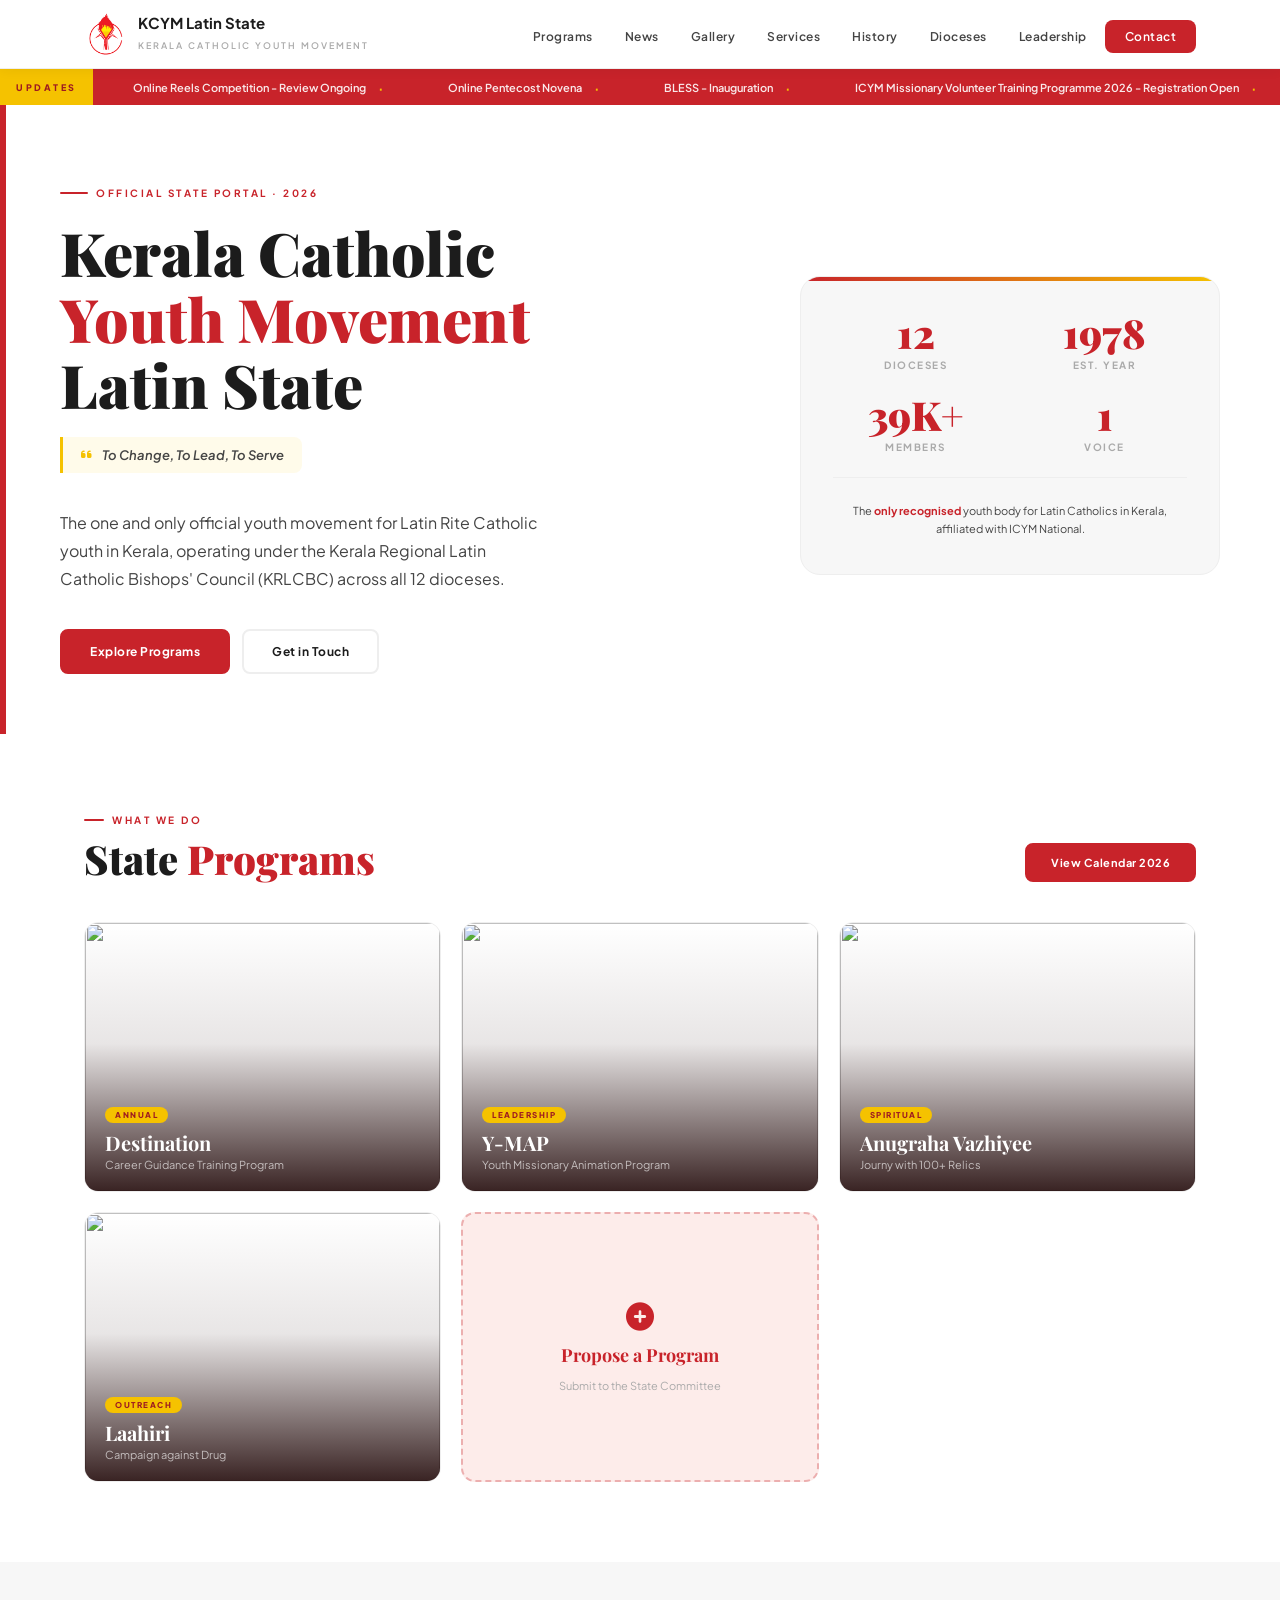
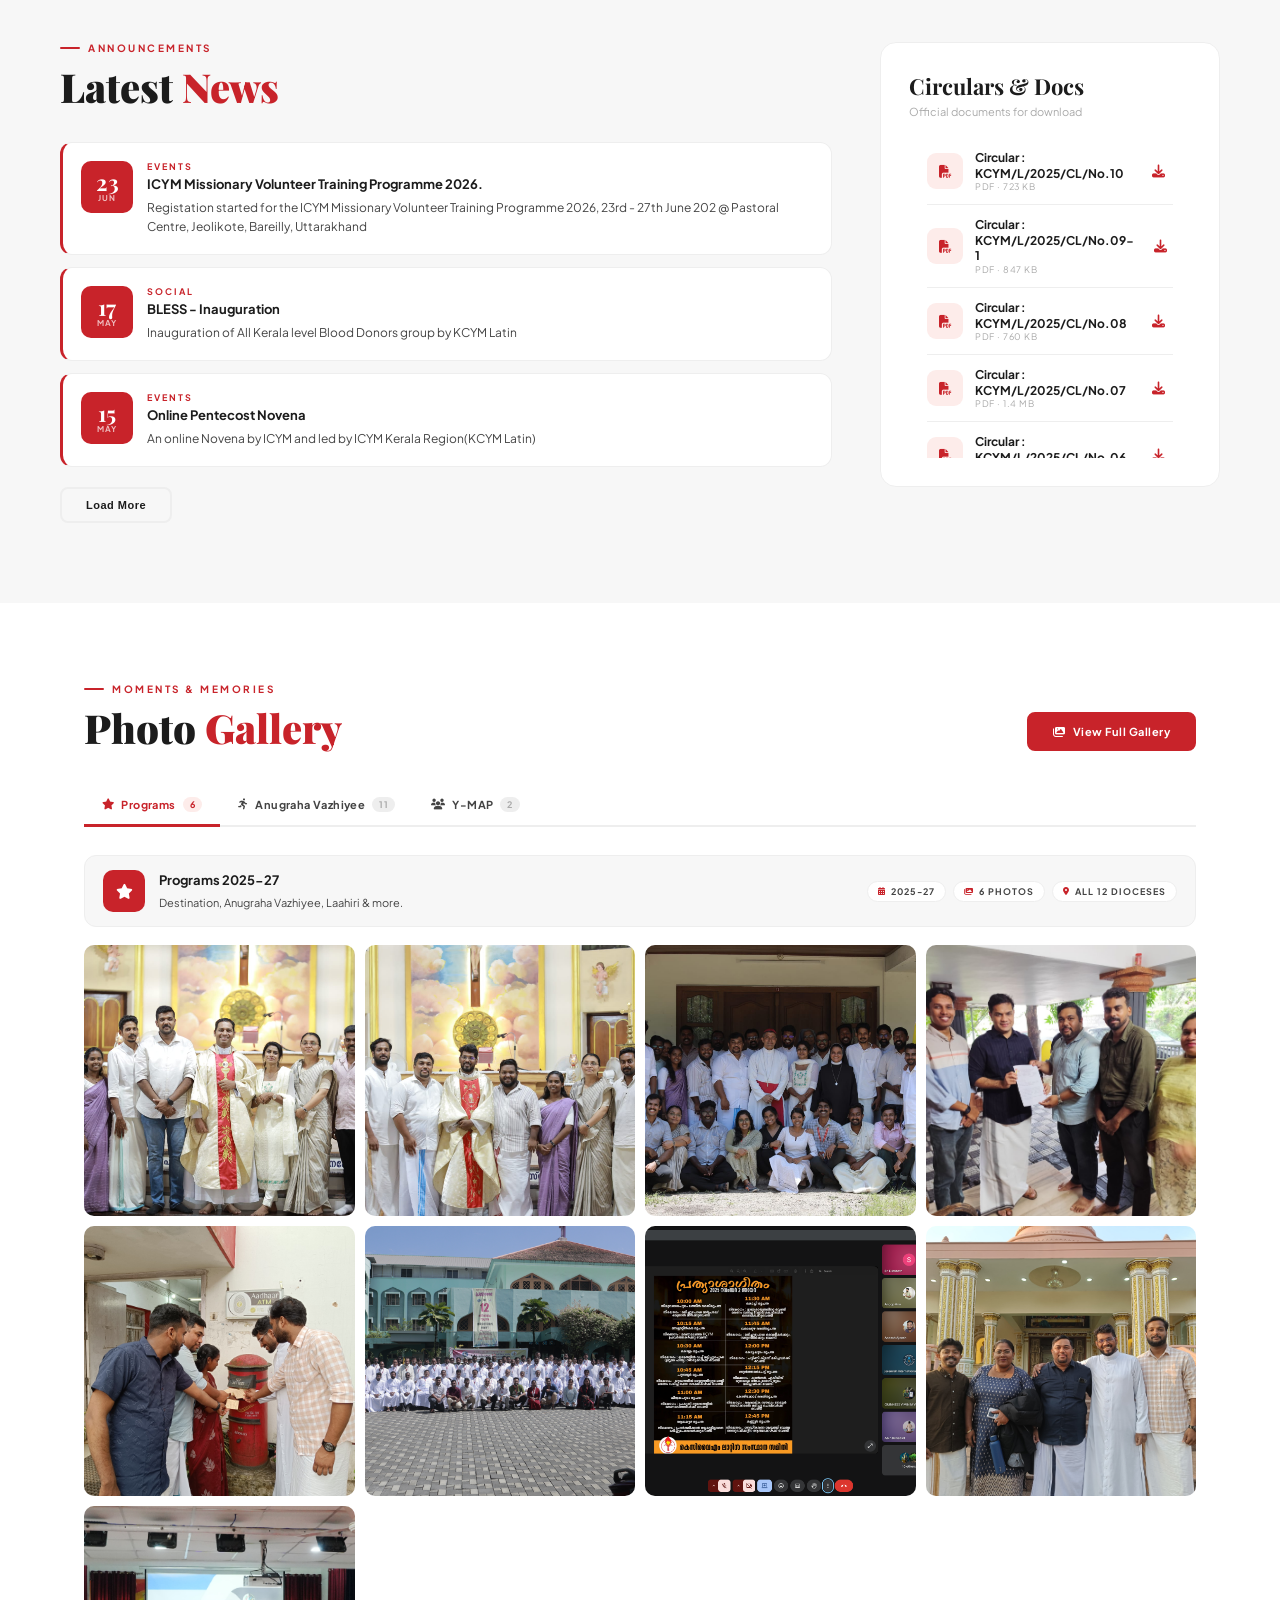
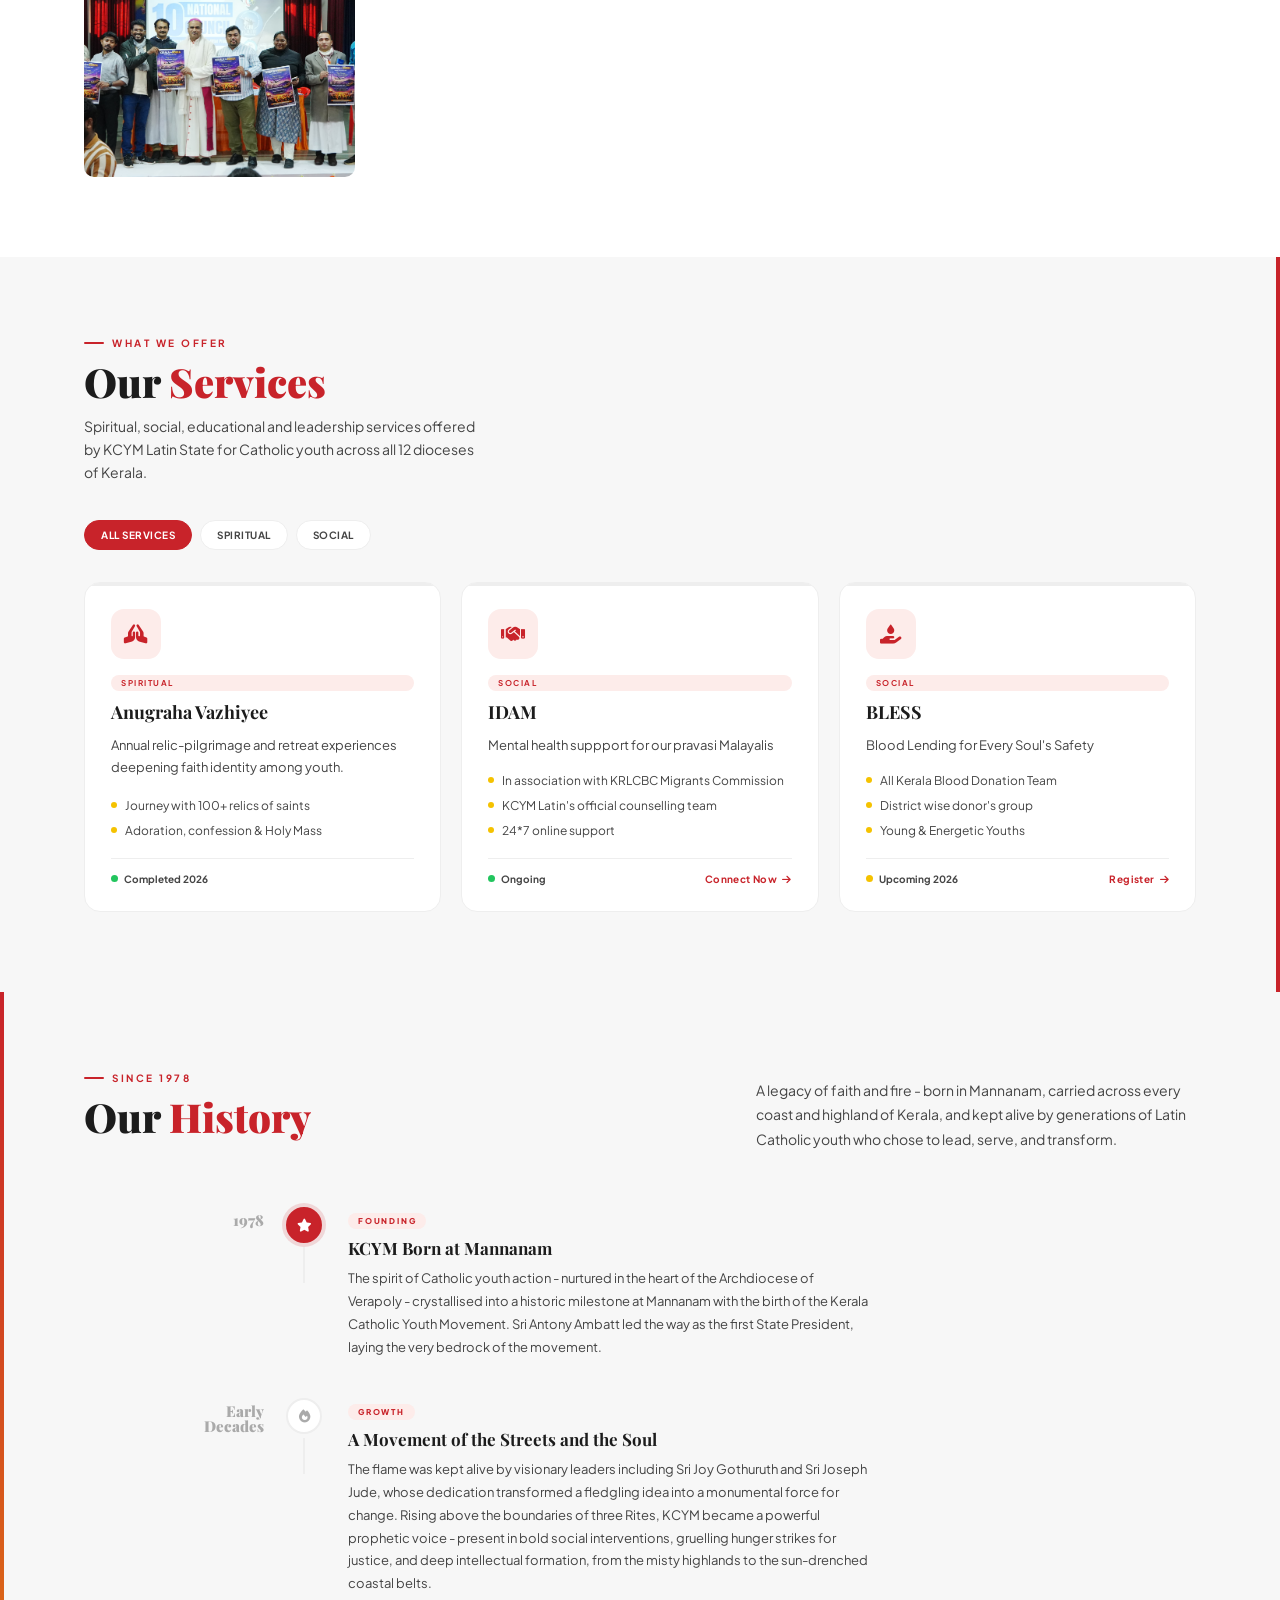
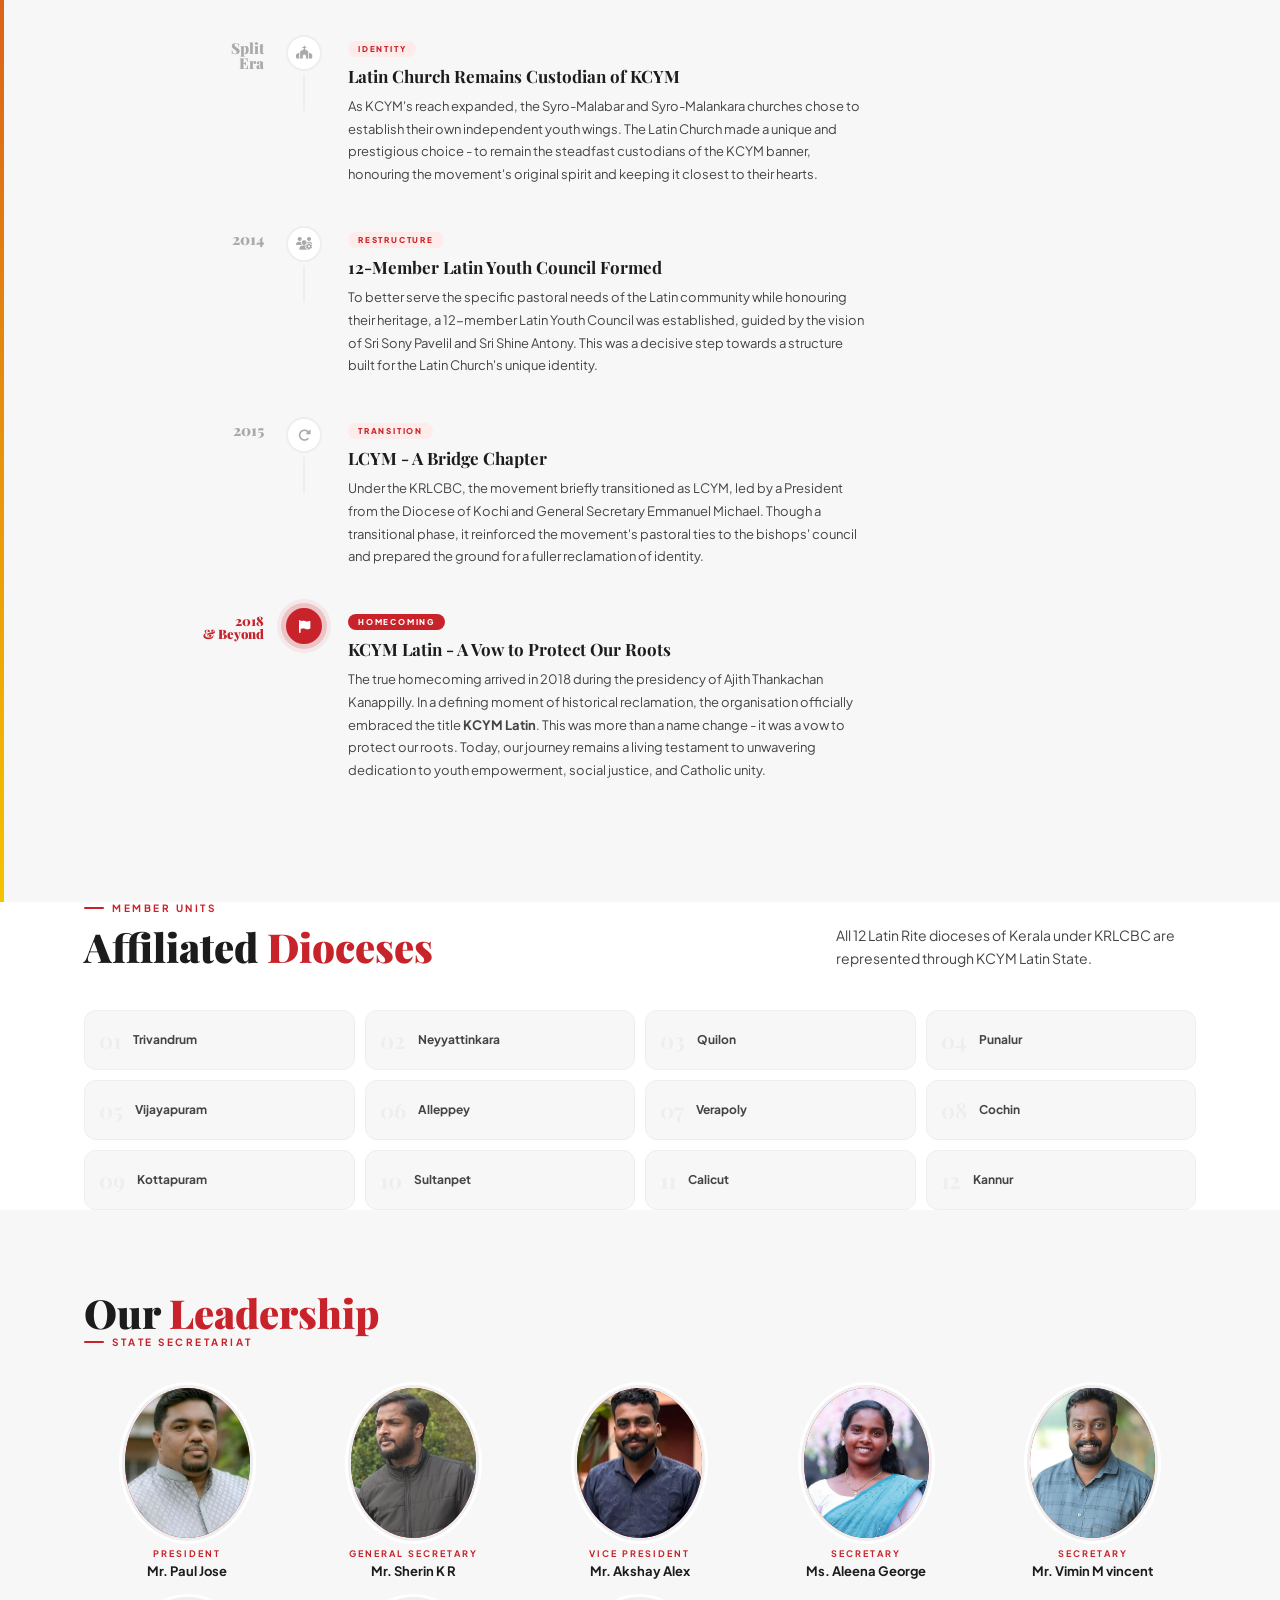
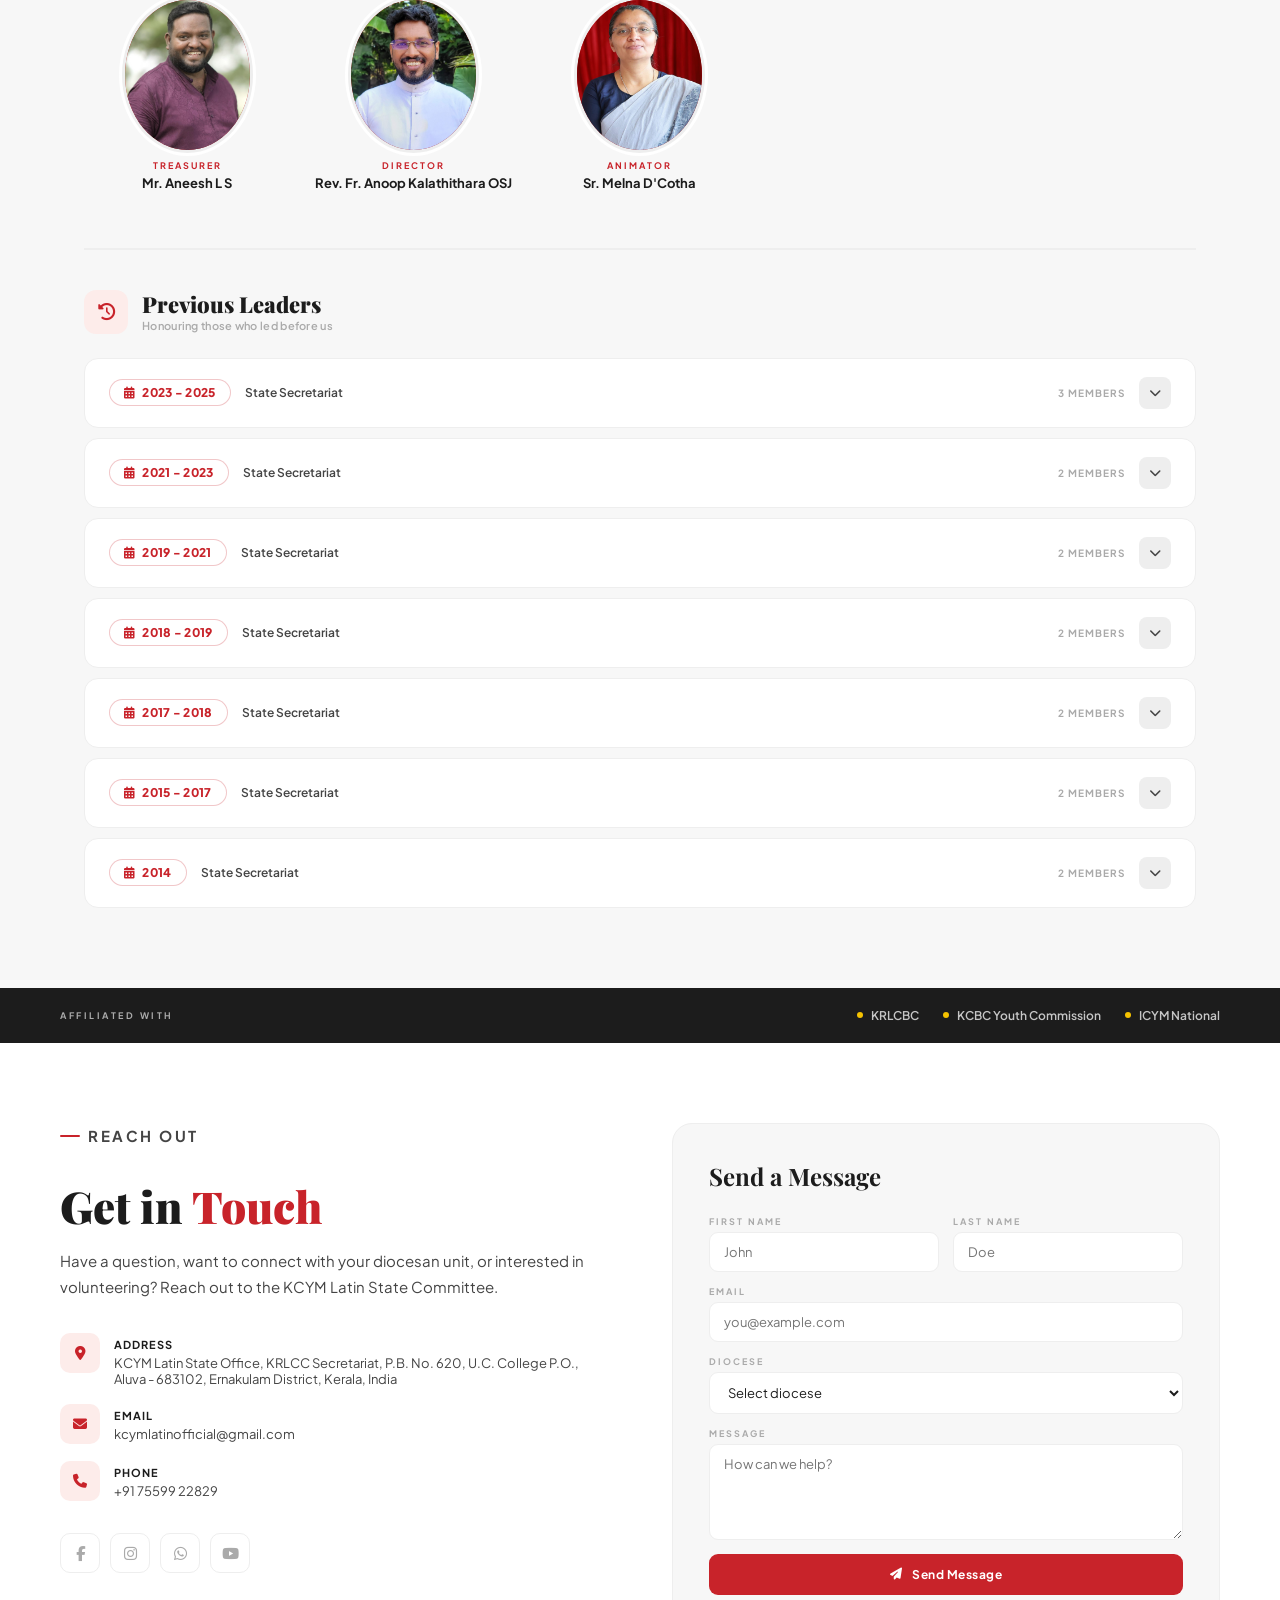
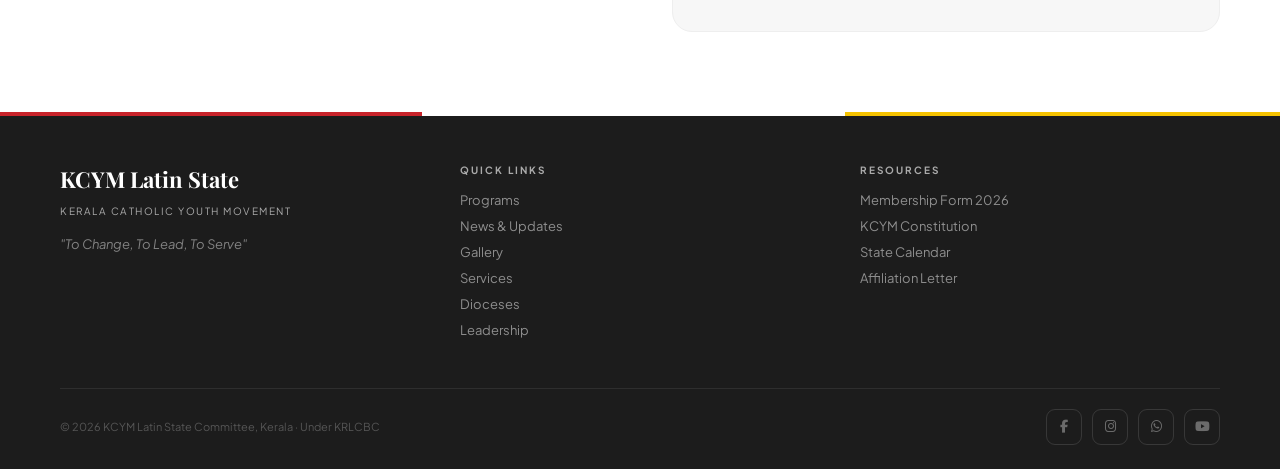
==== commit 031cd95d: "chore: leadders data updated" ====
--- a/index.html
+++ b/index.html
@@ -611,8 +611,23 @@
 					</div>
 				</div>
 				<div class="svc-card" data-cat="social">
-					<div class="svc-icon"><i class="fa-solid fa-hand-holding-droplet"
-							style="color: rgb(255, 0, 0);"></i></div>
+					<div class="svc-icon"><i class="fa-solid fa-handshake"></i></div>
+					<div class="svc-cat-tag">Social</div>
+					<div class="svc-name">IDAM</div>
+					<div class="svc-desc">Mental health suppport for our pravasi Malayalis</div>
+					<ul class="svc-bullet-list">
+						<li>In association with KRLCBC Migrants Commission</li>
+						<li>KCYM Latin's official counselling team</li>
+						<li>24*7 online support</li>
+					</ul>
+					<div class="svc-card-footer">
+						<div class="svc-status"><span class="svc-dot svc-dot-on"></span> Ongoing</div>
+						<a href="https://api.whatsapp.com/send/?phone=917736008226&text=Hi+From+KCYM+Latin+Website"
+							target="_blank" class="svc-link">Connect Now<i class="fas fa-arrow-right"></i></a>
+					</div>
+				</div>
+				<div class="svc-card" data-cat="social">
+					<div class="svc-icon"><i class="fa-solid fa-hand-holding-droplet"></i></div>
 					<div class="svc-cat-tag">Social</div>
 					<div class="svc-name">BLESS</div>
 					<div class="svc-desc">Blood Lending for Every Soul's Safety</div>
@@ -832,8 +847,8 @@
 	<!-- LEADERSHIP -->
 	<section id="leadership" class="lead-sec">
 		<div class="container">
+			<h2 class="sec-title">Our <em>Leadership</em></h2>
 			<p class="sec-eyebrow">State Secretariat</p>
-			<h2 class="sec-title">Our <em>Leadership</em></h2>
 			<div class="lead-grid">
 				<div class="lead-card">
 					<div class="lead-avatar">
@@ -922,17 +937,23 @@
 						<div class="prev-term-body">
 							<div class="prev-lead-grid">
 								<div class="prev-lead-card">
-									<div class="prev-lead-avatar"><i class="fas fa-user"></i></div>
+									<div class="prev-lead-avatar">
+										<img src="imgs/previous_leaders/casey_poppana.jpeg" alt="Casey P Corneli">
+									</div>
 									<div class="prev-lead-role">President</div>
 									<div class="prev-lead-name">Mr. Casey P Corneli</div>
 								</div>
 								<div class="prev-lead-card">
-									<div class="prev-lead-avatar"><i class="fas fa-user"></i></div>
+									<div class="prev-lead-avatar">
+										<img src="imgs/previous_leaders/jose_varkey.jpeg" alt="Jose Varkey">
+									</div>
 									<div class="prev-lead-role">General Secretary</div>
 									<div class="prev-lead-name">Mr. Jose Varkey </div>
 								</div>
 								<div class="prev-lead-card">
-									<div class="prev-lead-avatar"><i class="fas fa-user"></i></div>
+									<div class="prev-lead-avatar">
+										<img src="imgs/previous_leaders/anu_das.jpeg" alt="Anu Das">
+									</div>
 									<div class="prev-lead-role">General Secretary</div>
 									<div class="prev-lead-name">Mr. Anu Das C L </div>
 								</div>
@@ -955,12 +976,16 @@
 						<div class="prev-term-body">
 							<div class="prev-lead-grid">
 								<div class="prev-lead-card">
-									<div class="prev-lead-avatar"><i class="fas fa-user"></i></div>
+									<div class="prev-lead-avatar">
+										<img src="imgs/previous_leaders/shyju_robin.jpeg" alt="Shyju Robin">
+									</div>
 									<div class="prev-lead-role">President</div>
 									<div class="prev-lead-name">Mr. Shyju Robin</div>
 								</div>
 								<div class="prev-lead-card">
-									<div class="prev-lead-avatar"><i class="fas fa-user"></i></div>
+									<div class="prev-lead-avatar">
+										<img src="imgs/previous_leaders/jijo_john.jpeg" alt="Jijo John">
+									</div>
 									<div class="prev-lead-role">General Secretary</div>
 									<div class="prev-lead-name">Mr. Jijo Jhon</div>
 								</div>
@@ -983,24 +1008,28 @@
 						<div class="prev-term-body">
 							<div class="prev-lead-grid">
 								<div class="prev-lead-card">
-									<div class="prev-lead-avatar"><i class="fas fa-user"></i></div>
+									<div class="prev-lead-avatar">
+										<img src="imgs/previous_leaders/ajith_thankachan.jpeg" alt="Ajith Thankachan">
+									</div>
 									<div class="prev-lead-role">President</div>
 									<div class="prev-lead-name">Mr. Ajith Thankachan</div>
 								</div>
 								<div class="prev-lead-card">
-									<div class="prev-lead-avatar"><i class="fas fa-user"></i></div>
+									<div class="prev-lead-avatar">
+										<img src="imgs/previous_leaders/johny.jpeg" alt="Johny">
+									</div>
 									<div class="prev-lead-role">General Secretary</div>
-									<div class="prev-lead-name">Mr. Joji</div>
+									<div class="prev-lead-name">Mr. Johny</div>
 								</div>
 							</div>
 						</div>
 					</div>
 
-					<!-- 2017–2019 -->
+					<!-- 2018–2019 -->
 					<div class="prev-term">
 						<button class="prev-term-header" onclick="toggleTerm(this)" aria-expanded="false">
 							<div class="prev-term-left">
-								<span class="prev-term-badge"><i class="fas fa-calendar-alt"></i> 2017 - 2019</span>
+								<span class="prev-term-badge"><i class="fas fa-calendar-alt"></i> 2018 - 2019</span>
 								<span class="prev-term-label">State Secretariat</span>
 							</div>
 							<div class="prev-term-right">
@@ -1011,12 +1040,16 @@
 						<div class="prev-term-body">
 							<div class="prev-lead-grid">
 								<div class="prev-lead-card">
-									<div class="prev-lead-avatar"><i class="fas fa-user"></i></div>
+									<div class="prev-lead-avatar">
+										<img src="imgs/previous_leaders/ajith_thankachan.jpeg" alt="Ajith Thankachan">
+									</div>
 									<div class="prev-lead-role">President</div>
 									<div class="prev-lead-name">Mr. Ajith Thankachan</div>
 								</div>
 								<div class="prev-lead-card">
-									<div class="prev-lead-avatar"><i class="fas fa-user"></i></div>
+									<div class="prev-lead-avatar">
+										<img src="imgs/previous_leaders/johny.jpeg" alt="Johny">
+									</div>
 									<div class="prev-lead-role">General Secretary</div>
 									<div class="prev-lead-name">Mr. Johny</div>
 								</div>
@@ -1024,11 +1057,11 @@
 						</div>
 					</div>
 
-					<!-- 2015 -->
+					<!-- 2017–2018 -->
 					<div class="prev-term">
 						<button class="prev-term-header" onclick="toggleTerm(this)" aria-expanded="false">
 							<div class="prev-term-left">
-								<span class="prev-term-badge"><i class="fas fa-calendar-alt"></i>2015</span>
+								<span class="prev-term-badge"><i class="fas fa-calendar-alt"></i> 2017 - 2018</span>
 								<span class="prev-term-label">State Secretariat</span>
 							</div>
 							<div class="prev-term-right">
@@ -1039,14 +1072,50 @@
 						<div class="prev-term-body">
 							<div class="prev-lead-grid">
 								<div class="prev-lead-card">
-									<div class="prev-lead-avatar"><i class="fas fa-user"></i></div>
+									<div class="prev-lead-avatar">
+										<img src="imgs/previous_leaders/emmanuel_michael.jpeg" alt="Emmanuel Michael">
+									</div>
 									<div class="prev-lead-role">President</div>
-									<div class="prev-lead-name">Mr.Sony Paveli</div>
+									<div class="prev-lead-name">Mr. Emmanuel Michael</div>
 								</div>
 								<div class="prev-lead-card">
-									<div class="prev-lead-avatar"><i class="fas fa-user"></i></div>
+									<div class="prev-lead-avatar">
+										<img src="imgs/previous_leaders/shamji.jpeg" alt="Shamji Maatul">
+									</div>
 									<div class="prev-lead-role">General Secretary</div>
-									<div class="prev-lead-name">Mr. Immanuel Michael</div>
+									<div class="prev-lead-name">Mr. Shamji Maatul</div>
+								</div>
+							</div>
+						</div>
+					</div>
+
+					<!-- 2015-2017 -->
+					<div class="prev-term">
+						<button class="prev-term-header" onclick="toggleTerm(this)" aria-expanded="false">
+							<div class="prev-term-left">
+								<span class="prev-term-badge"><i class="fas fa-calendar-alt"></i>2015 - 2017</span>
+								<span class="prev-term-label">State Secretariat</span>
+							</div>
+							<div class="prev-term-right">
+								<span class="prev-term-count">2 members</span>
+								<span class="prev-term-chevron"><i class="fas fa-chevron-down"></i></span>
+							</div>
+						</button>
+						<div class="prev-term-body">
+							<div class="prev-lead-grid">
+								<div class="prev-lead-card">
+									<div class="prev-lead-avatar">
+										<img src="imgs/previous_leaders/sony_paveli.jpeg" alt="Sony Paveli">
+									</div>
+									<div class="prev-lead-role">President</div>
+									<div class="prev-lead-name">Mr. Sony Paveli</div>
+								</div>
+								<div class="prev-lead-card">
+									<div class="prev-lead-avatar">
+										<img src="imgs/previous_leaders/emmanuel_michael.jpeg" alt="Emmanuel Michael">
+									</div>
+									<div class="prev-lead-role">General Secretary</div>
+									<div class="prev-lead-name">Mr. Emmanuel Michael</div>
 								</div>
 							</div>
 						</div>
@@ -1067,12 +1136,16 @@
 						<div class="prev-term-body">
 							<div class="prev-lead-grid">
 								<div class="prev-lead-card">
-									<div class="prev-lead-avatar"><i class="fas fa-user"></i></div>
+									<div class="prev-lead-avatar">
+										<img src="imgs/previous_leaders/sony_paveli.jpeg" alt="Sony Paveli">
+									</div>
 									<div class="prev-lead-role">General Convener</div>
 									<div class="prev-lead-name">Mr.Sony Paveli</div>
 								</div>
 								<div class="prev-lead-card">
-									<div class="prev-lead-avatar"><i class="fas fa-user"></i></div>
+									<div class="prev-lead-avatar">
+										<img src="imgs/previous_leaders/shine_antony.jpeg" alt="Shine Antony">
+									</div>
 									<div class="prev-lead-role">Convener</div>
 									<div class="prev-lead-name">Mr. Shine Antony</div>
 								</div>
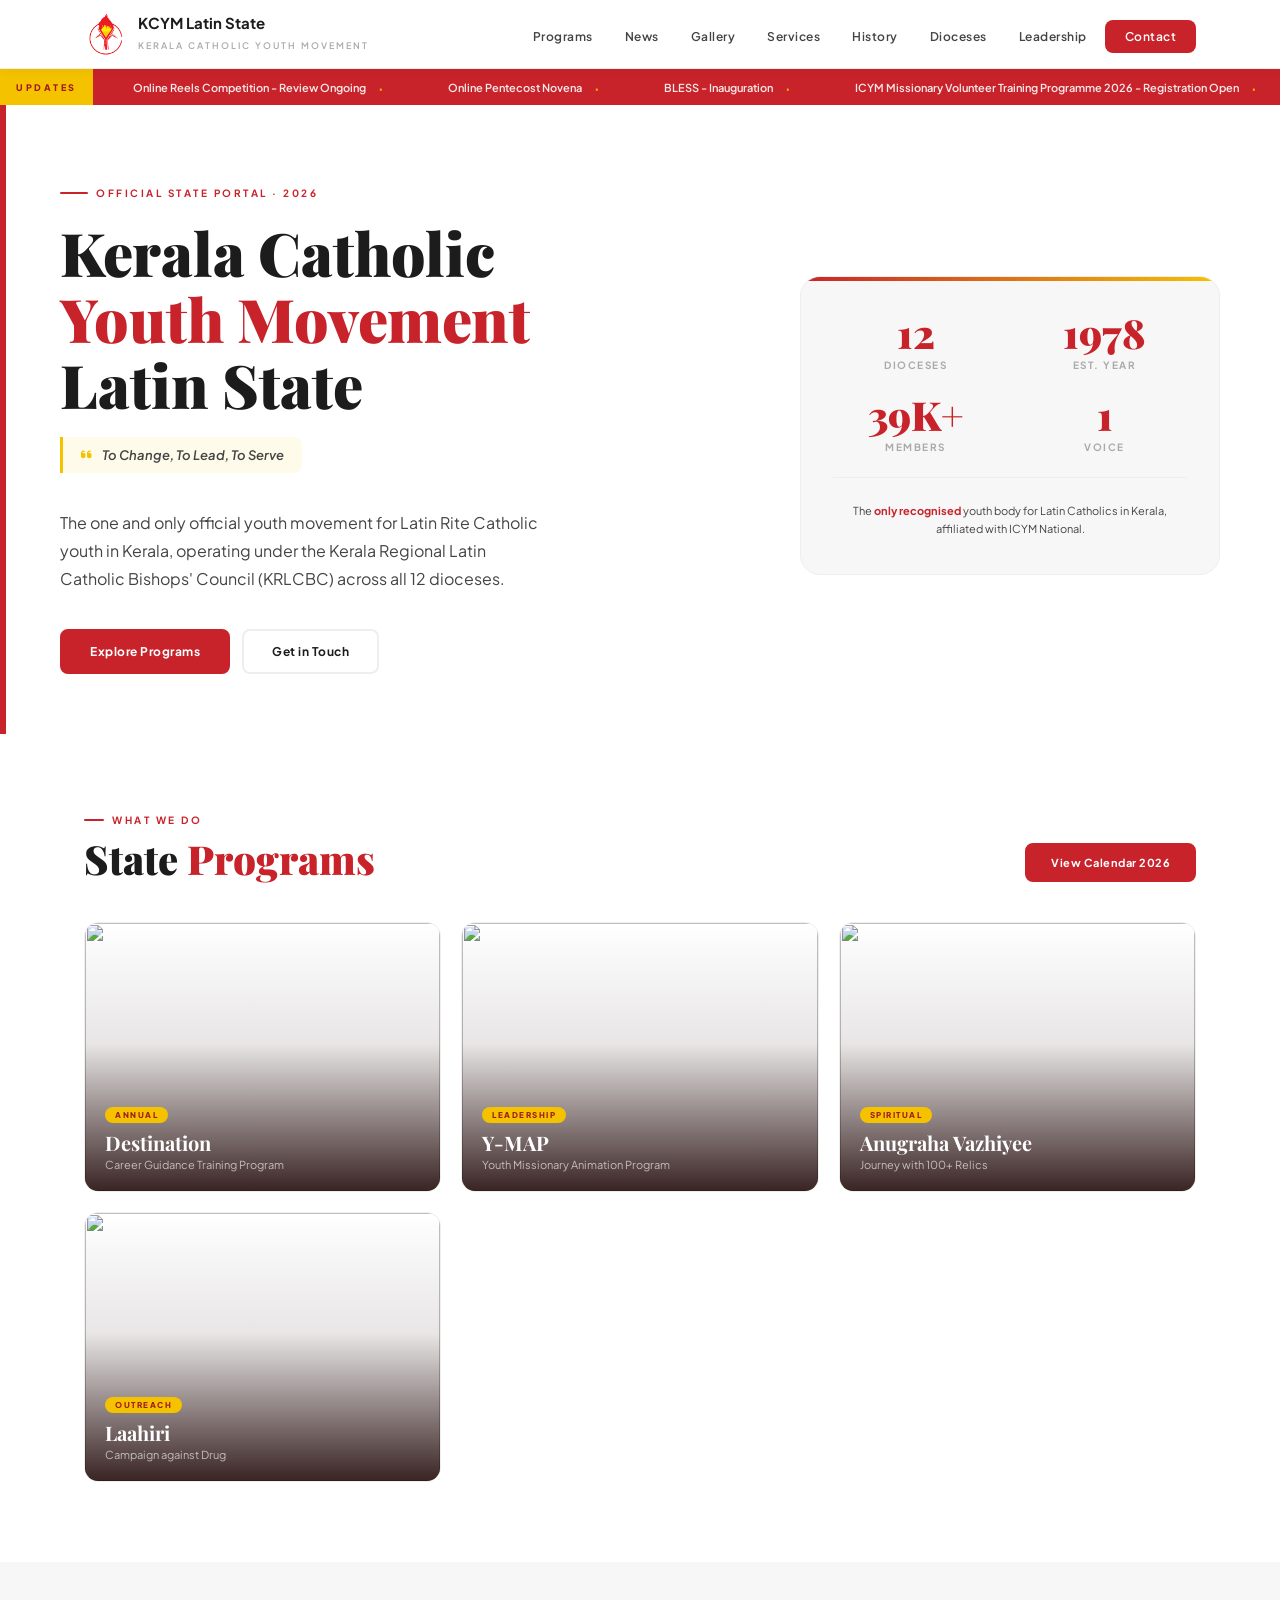
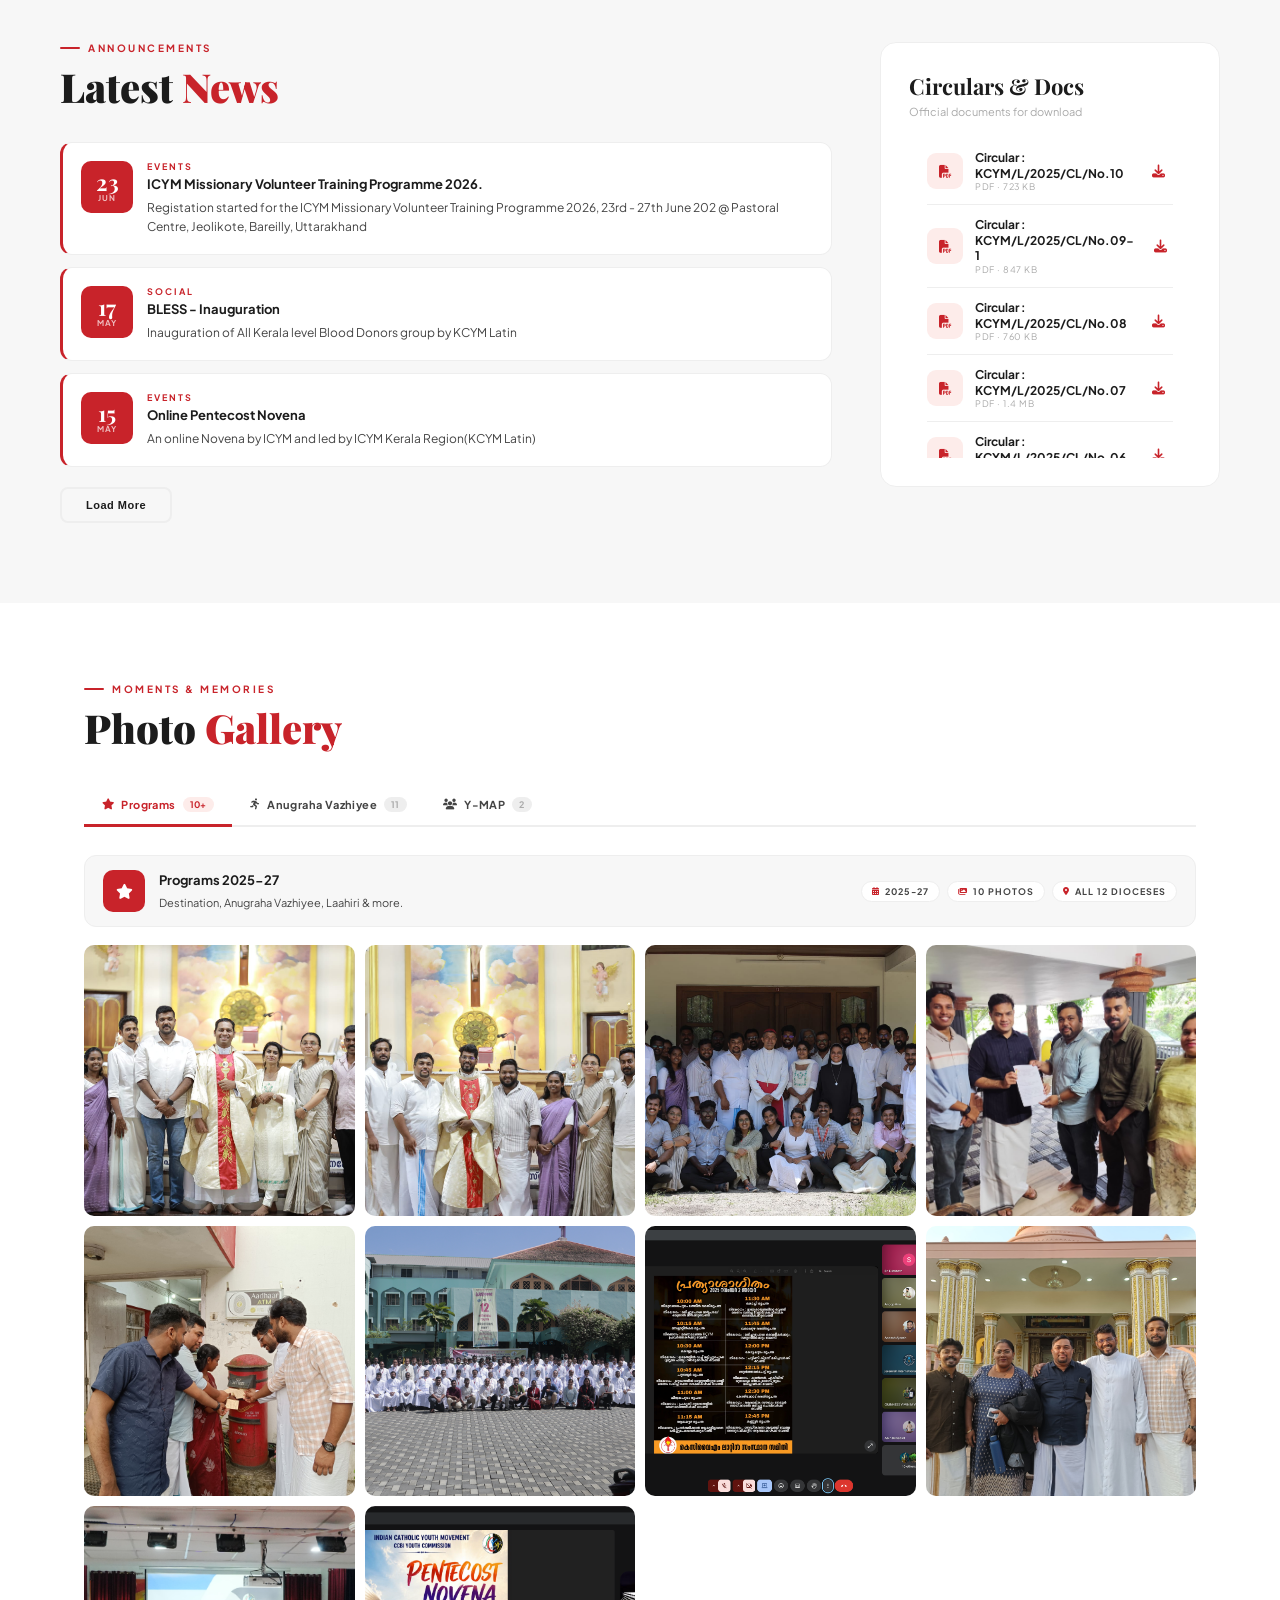
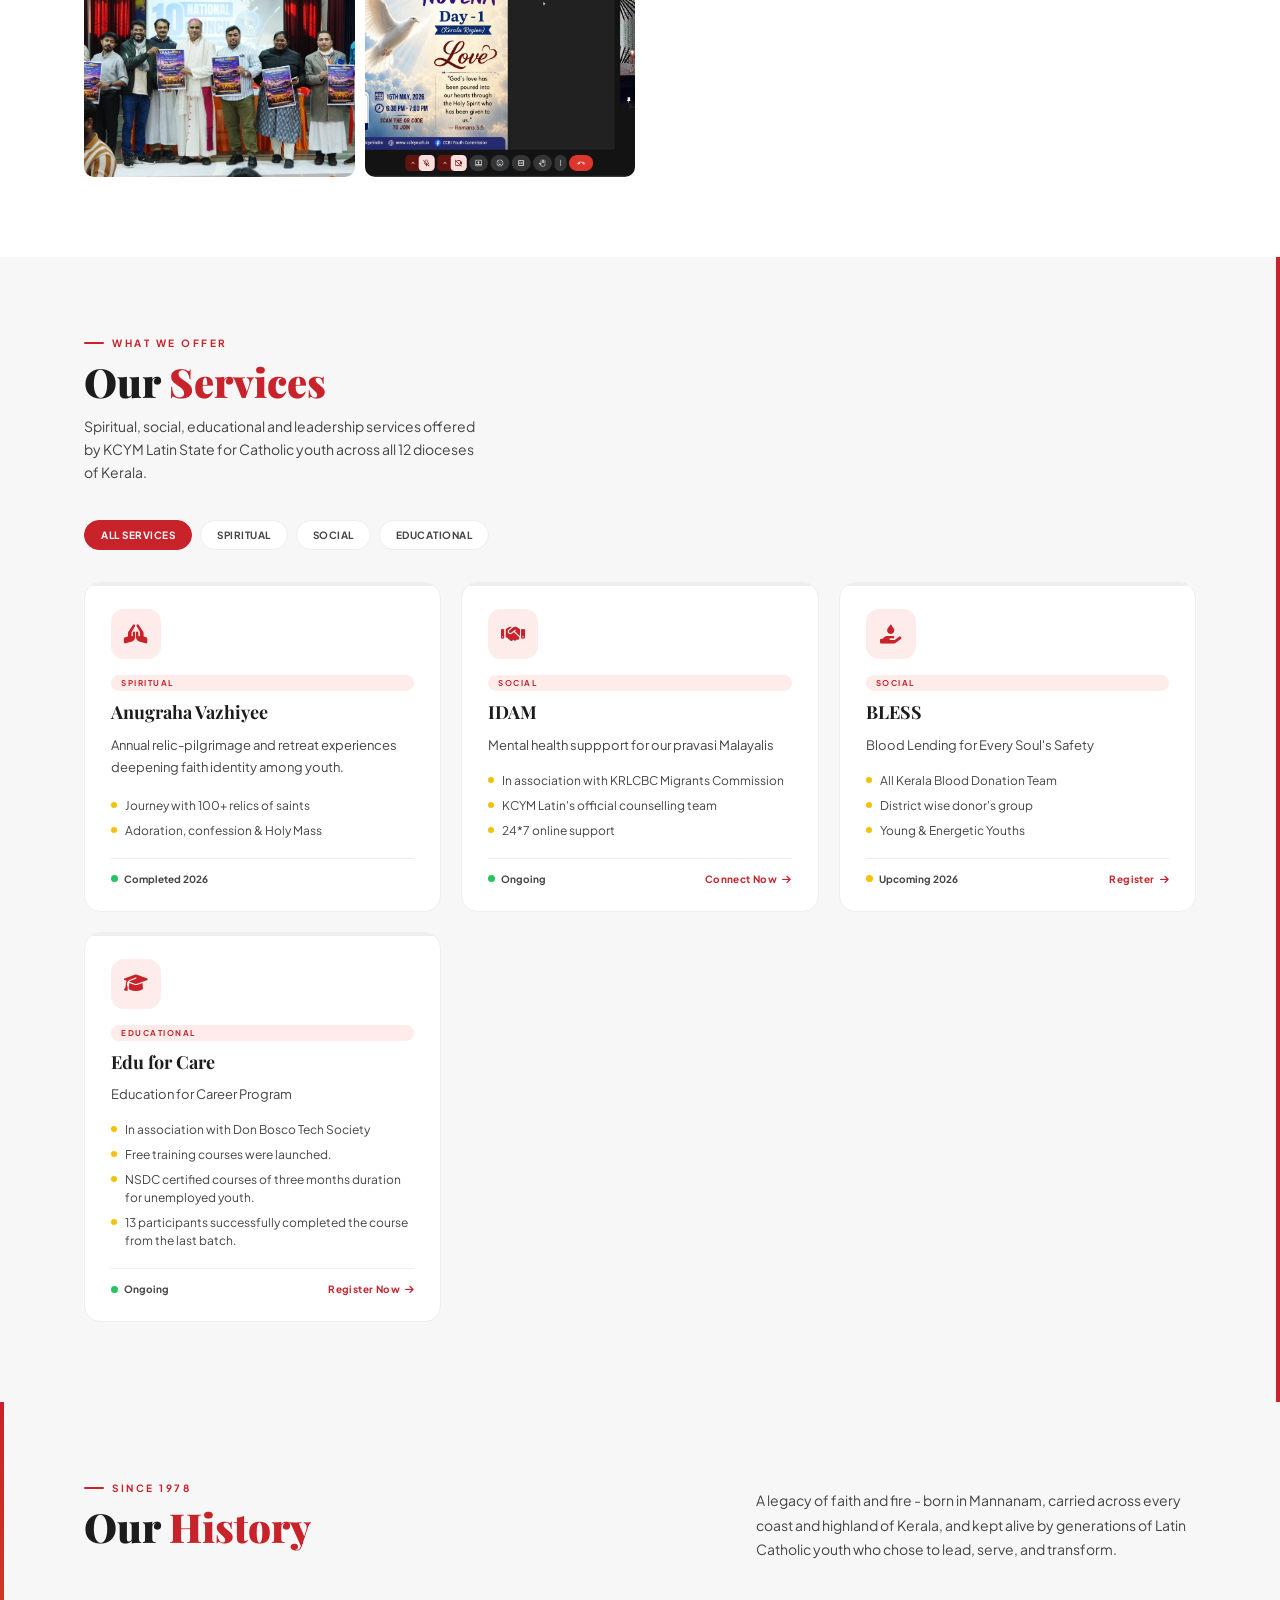
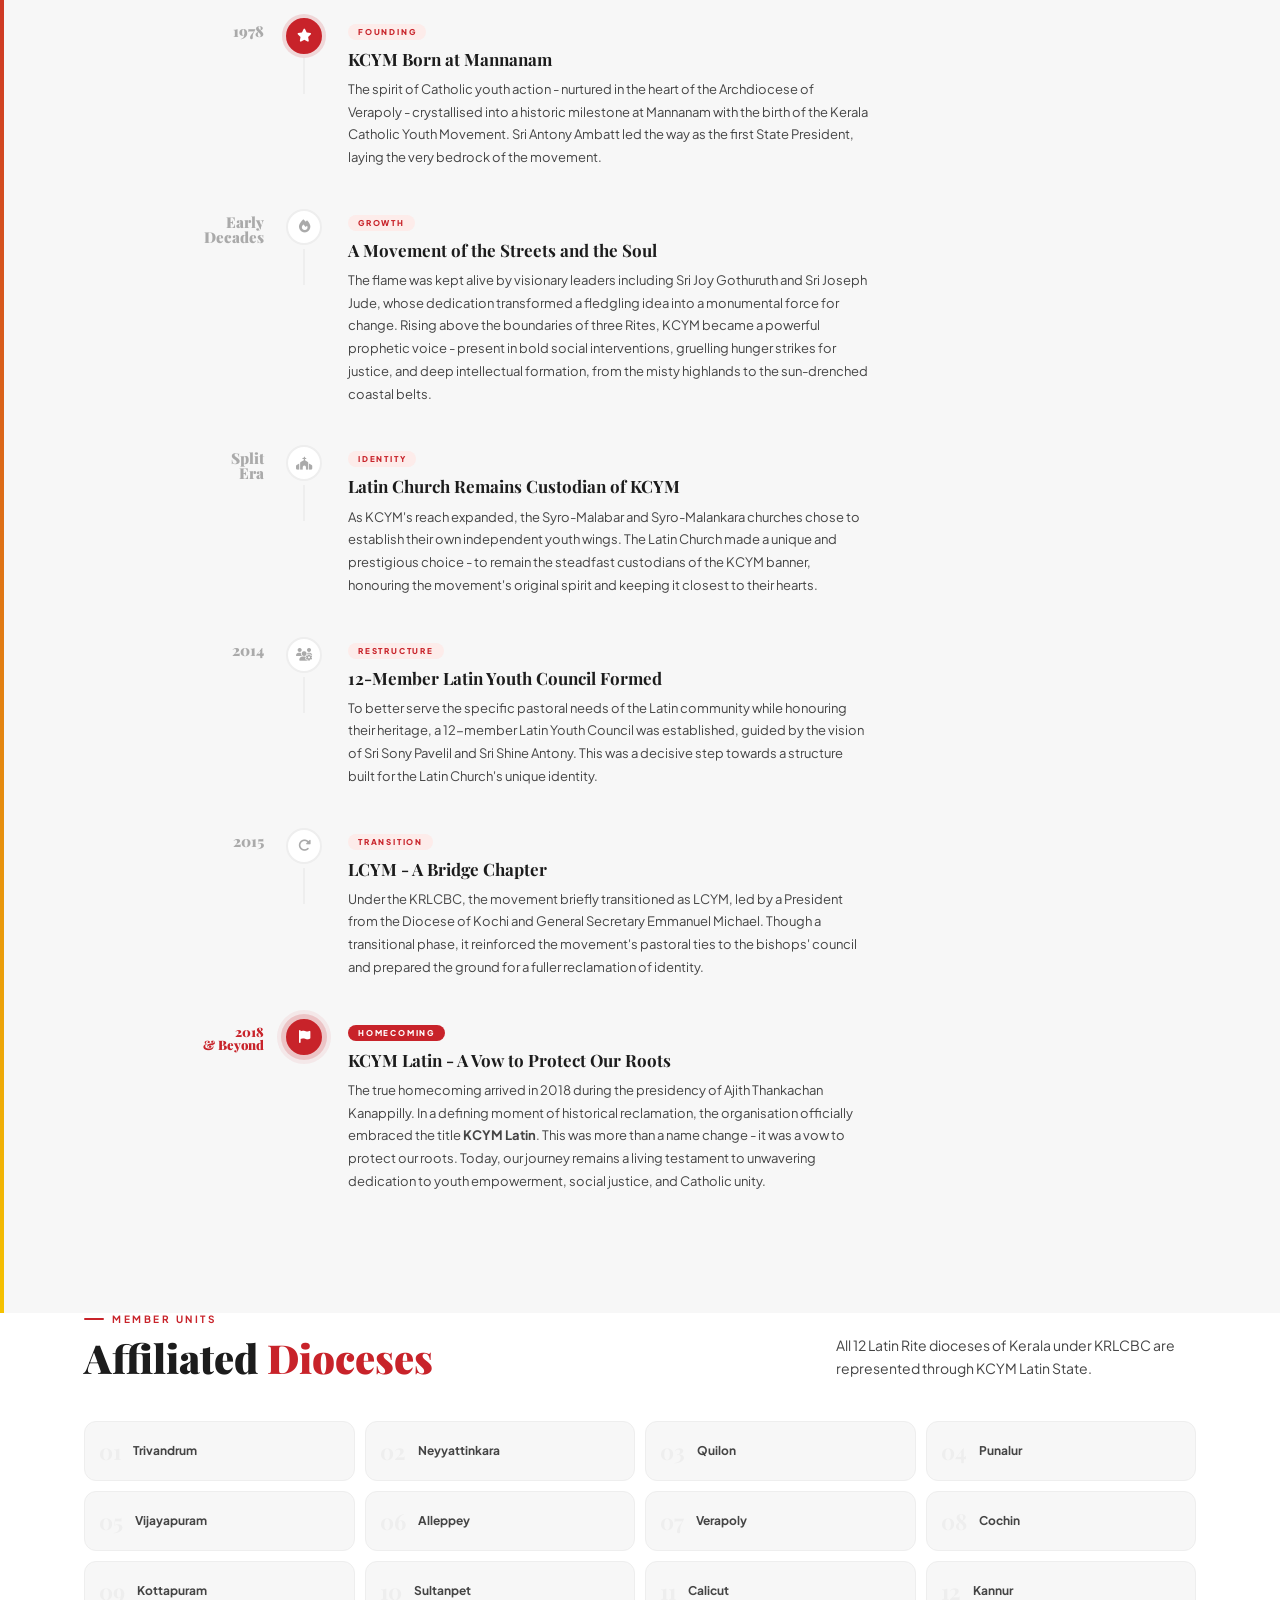
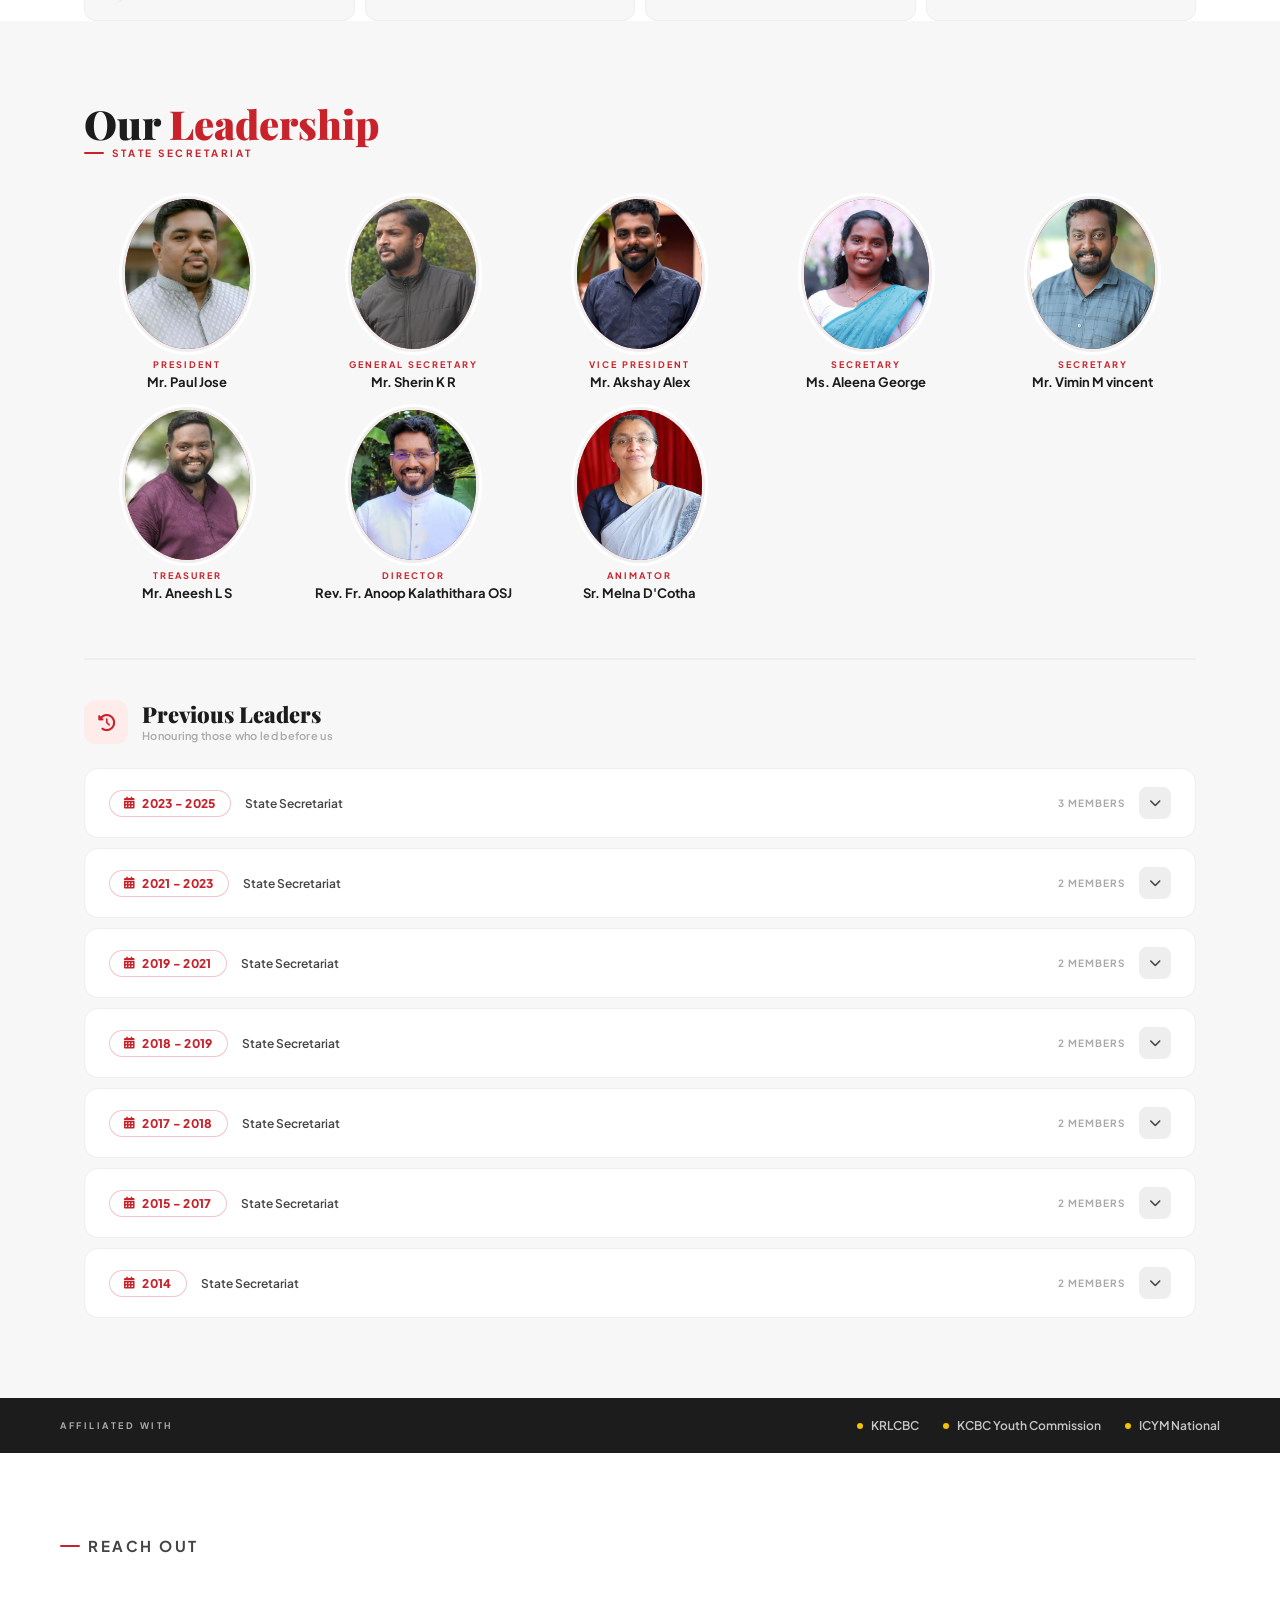
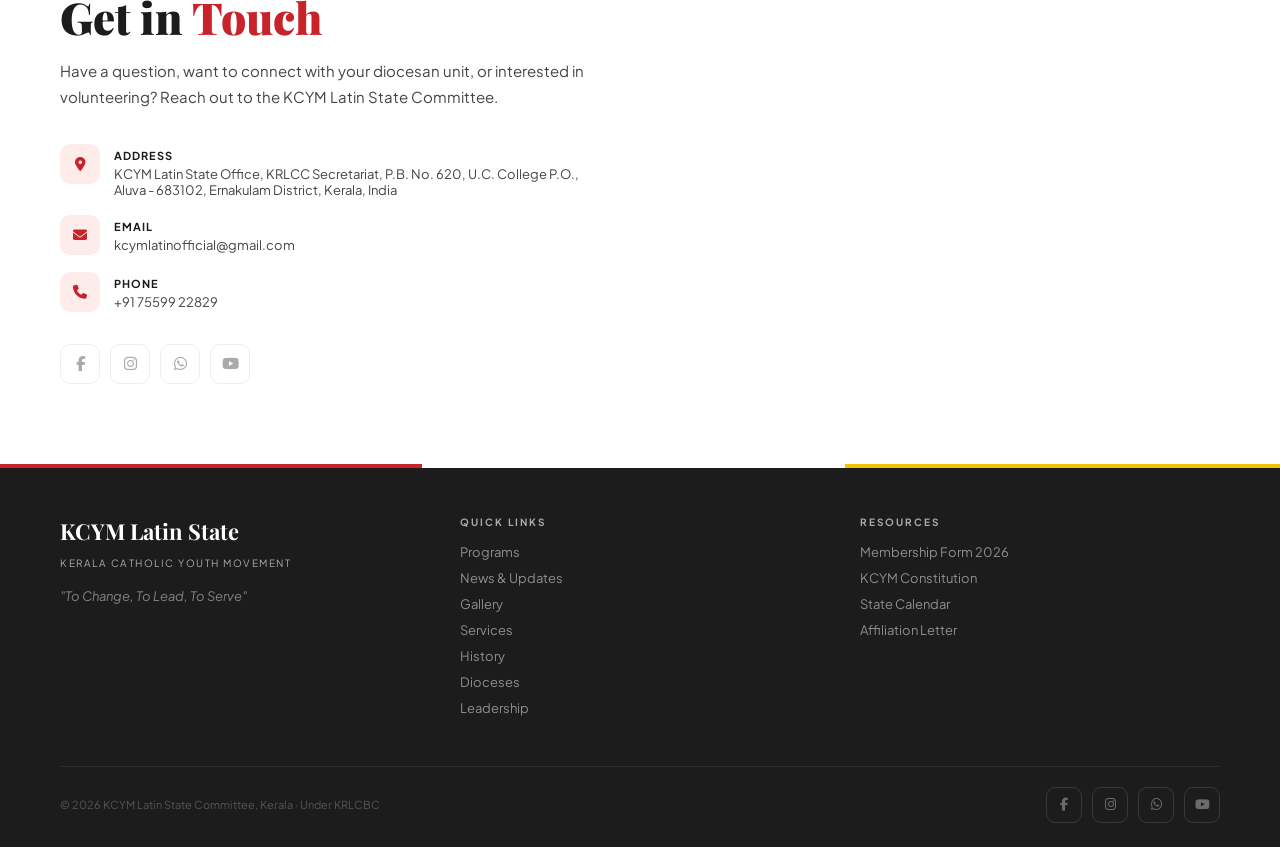
==== commit 1021fdbf: "chore: programs updated" ====
--- a/index.html
+++ b/index.html
@@ -152,7 +152,7 @@
 					<div class="prog-body">
 						<span class="prog-tag">Spiritual</span>
 						<h4 class="prog-title">Anugraha Vazhiyee</h4>
-						<p class="prog-sub">Journy with 100+ Relics</p>
+						<p class="prog-sub">Journey with 100+ Relics</p>
 					</div>
 				</div>
 				<div class="prog-card" onclick="openModal('laahiri')">
@@ -165,12 +165,12 @@
 						<p class="prog-sub">Campaign against Drug </p>
 					</div>
 				</div>
-				<div class="prog-card prog-cta"
+				<!-- <div class="prog-card prog-cta"
 					onclick="document.querySelector('#contact').scrollIntoView({behavior:'smooth'})">
 					<i class="fas fa-plus-circle"></i>
 					<div class="prog-cta-title">Propose a Program</div>
 					<div class="prog-cta-sub">Submit to the State Committee</div>
-				</div>
+				</div> -->
 			</div>
 		</div>
 	</section>
@@ -295,15 +295,15 @@
 					<p class="sec-eyebrow">Moments &amp; Memories</p>
 					<h2 class="sec-title">Photo <em>Gallery</em></h2>
 				</div>
-				<a href="#" class="btn-red" style="font-size:11px;padding:11px 24px;white-space:nowrap">
+				<!-- <a href="#" class="btn-red" style="font-size:11px;padding:11px 24px;white-space:nowrap">
 					<i class="fas fa-images" style="margin-right:7px"></i>View Full Gallery
-				</a>
+				</a> -->
 			</div>
 
 			<!-- Tab Bar -->
 			<div class="album-tabs">
 				<button class="album-tab active" onclick="switchAlbum('programs',this)">
-					<i class="fas fa-star"></i> Programs <span class="tab-count">6</span>
+					<i class="fas fa-star"></i> Programs <span class="tab-count">10+</span>
 				</button>
 				<button class="album-tab" onclick="switchAlbum('anugraha-vazhiye',this)">
 					<i class="fas fa-running"></i> Anugraha Vazhiyee <span class="tab-count">11</span>
@@ -325,7 +325,7 @@
 					</div>
 					<div class="album-meta-tags">
 						<span class="album-tag"><i class="fas fa-calendar-alt"></i> 2025-27</span>
-						<span class="album-tag"><i class="fas fa-images"></i> 6 Photos</span>
+						<span class="album-tag"><i class="fas fa-images"></i> 10 Photos</span>
 						<span class="album-tag"><i class="fas fa-map-marker-alt"></i> All 12 Dioceses</span>
 					</div>
 				</div>
@@ -402,6 +402,15 @@
 						<img src="imgs/programs/kerala_to_south_korea.jpeg" alt="Kerala to South Korea">
 						<div class="photo-overlay">
 							<div class="photo-overlay-label">Kerala to South Korea<small>Bareily | 26th Jan 2026</small>
+							</div>
+						</div>
+					</div>
+					<div class="photo-item" data-album="programs" data-src="imgs/programs/pentecost_novena.png"
+						data-title="Pentecost Novena" data-sub="Online | 15 May 2026"
+						onclick="openLbFromHtml(this)">
+						<img src="imgs/programs/pentecost_novena.png" alt="Pentecost Novena">
+						<div class="photo-overlay">
+							<div class="photo-overlay-label">Pentecost Novena by ICYM<small>Online | 15th May 2026</small>
 							</div>
 						</div>
 					</div>
@@ -592,6 +601,7 @@
 				<button class="svc-filter-btn active" onclick="filterSvc('all',this)">All Services</button>
 				<button class="svc-filter-btn" onclick="filterSvc('spiritual',this)">Spiritual</button>
 				<button class="svc-filter-btn" onclick="filterSvc('social',this)">Social</button>
+				<button class="svc-filter-btn" onclick="filterSvc('educational',this)">Educational</button>
 			</div>
 
 			<!-- Grid -->
@@ -640,6 +650,23 @@
 						<div class="svc-status"><span class="svc-dot svc-dot-up"></span> Upcoming 2026</div>
 						<a href="https://forms.gle/x5aLwRXDX8jJ5pSU9" target="_blank" class="svc-link">Register <i
 								class="fas fa-arrow-right"></i></a>
+					</div>
+				</div>
+				<div class="svc-card" data-cat="educational">
+					<div class="svc-icon"><i class="fa-solid fa-graduation-cap"></i></div>
+					<div class="svc-cat-tag">Educational</div>
+					<div class="svc-name">Edu for Care</div>
+					<div class="svc-desc">Education for Career Program</div>
+					<ul class="svc-bullet-list">
+						<li>In association with Don Bosco Tech Society</li>
+						<li>Free training courses were launched.</li>
+						<li>NSDC certified courses of three months duration for unemployed youth.</li>
+						<li>13 participants successfully completed the course from the last batch.</li>
+					</ul>
+					<div class="svc-card-footer">
+						<div class="svc-status"><span class="svc-dot svc-dot-on"></span> Ongoing</div>
+						<a href="https://docs.google.com/forms/d/e/1FAIpQLSdD4YeZXt4CJ7NDSV8s9kShMbQ587f9mNnWvSkanSovzrtL2g/viewform"
+							target="_blank" class="svc-link">Register Now<i class="fas fa-arrow-right"></i></a>
 					</div>
 				</div>
 			</div>
@@ -1016,10 +1043,10 @@
 								</div>
 								<div class="prev-lead-card">
 									<div class="prev-lead-avatar">
-										<img src="imgs/previous_leaders/johny.jpeg" alt="Johny">
+										<img src="imgs/previous_leaders/antony_ansil.jpeg" alt="Antony Ansil">
 									</div>
 									<div class="prev-lead-role">General Secretary</div>
-									<div class="prev-lead-name">Mr. Johny</div>
+									<div class="prev-lead-name">Mr. Antony Ansil</div>
 								</div>
 							</div>
 						</div>
@@ -1217,7 +1244,7 @@
 				</div>
 			</div>
 
-			<div class="c-form">
+			<div class="c-form" hidden>
 				<h3>Send a Message</h3>
 				<div id="contactForm">
 					<div class="f-row">
@@ -1274,6 +1301,7 @@
 					<a href="#news">News & Updates</a>
 					<a href="#gallery">Gallery</a>
 					<a href="#services">Services</a>
+					<a href="#history">History</a>
 					<a href="#dioceses">Dioceses</a>
 					<a href="#leadership">Leadership</a>
 				</div>
@@ -1343,10 +1371,10 @@
 
 		// ── MODAL ──
 		const progs = {
-			destination: { tag: 'Annual Cultural Meet', title: 'Destination', body: "The Destination is KCYM Latin State's flagship annual cultural event, bringing together youth from all 12 dioceses to celebrate talent in music, dance, drama, literature, and fine arts. Registrations for 2026 are currently open through diocesan units." },
-			ymap: { tag: 'Leadership Formation', title: 'Y-MAP', body: 'Y-MAP is the state leadership formation programme empowering young Catholics to become effective leaders in their parishes and communities. Batch 3 for 2026 is currently ongoing across multiple dioceses.' },
-			laahiri: { tag: 'Outreach & Service', title: 'Laahiri', body: "KCYM Latin State's Social Action wing runs the Harvest Campaign, blood donation drives, disaster relief, environmental campaigns, and support for marginalised communities - embodying the call to 'serve'." },
-			anugraha_vazhiye: { tag: 'Spiritual Formation', title: 'Anugraha Vazhiyee', body: 'The Annual Anugraha Vazhiyee provides a space of prayer, reflection, and renewal. Held across various anugraha_vazhiye centres in Kerala, it deepens the faith and identity of Catholic youth.' },
+			destination: { tag: 'Annual Cultural Meet', title: 'Destination', body: "Destination - Career Guidance Trainers Workshop is an initiative by the KCYM Latin State Committee aimed at equipping trainers from 12 Latin dioceses across Kerala with effective career guidance skills. The workshop focuses on empowering leaders to mentor and support young people in making informed academic and career decisions while strengthening a statewide network of trained career guidance facilitators." },
+			ymap: { tag: 'Leadership Formation', title: 'Y-MAP', body: "Y-MAP (Youth Missionary Animation Program) is a leadership formation initiative by the KCYM Latin State Committee designed to empower youth through missionary animation, leadership training, and personal development. The program includes multiple levels of training sessions and follow-up activities aimed at nurturing responsible leaders who can actively contribute to the Church and society while strengthening youth engagement across the Latin dioceses in Kerala." },
+			laahiri: { tag: 'Outreach & Service', title: 'Laahiri', body: "Laahiri is an anti-drug abuse campaign initiated by the KCYM Latin State Committee in connection with the International Day Against Drug Abuse and Illicit Trafficking. The campaign aims to create awareness among youth and society about the dangers of substance abuse through various impactful activities such as video campaigns, reels competitions, public rallies, awareness programs, and community engagements. Through multiple levels of participation, Laahiri encourages young people to promote a healthy, value-based, and drug-free lifestyle." },
+			anugraha_vazhiye: { tag: 'Spiritual Formation', title: 'Anugraha Vazhiyee', body: "Anugraha Vazhiye is a spiritual journey initiative organized by the KCYM Latin State Committee across all Latin dioceses in Kerala, carrying more than 100 relics of Saints and Blesseds. The program aims to inspire and guide youth by introducing the lives and values of Saints as true role models and heroes for today’s generation. Through prayer gatherings, veneration, and youth-centered programs, Anugraha Vazhiye encourages young people to grow in faith, values, and spiritual leadership while rediscovering holiness as a path for modern life." },
 		};
 		function openModal(k) {
 			const p = progs[k];
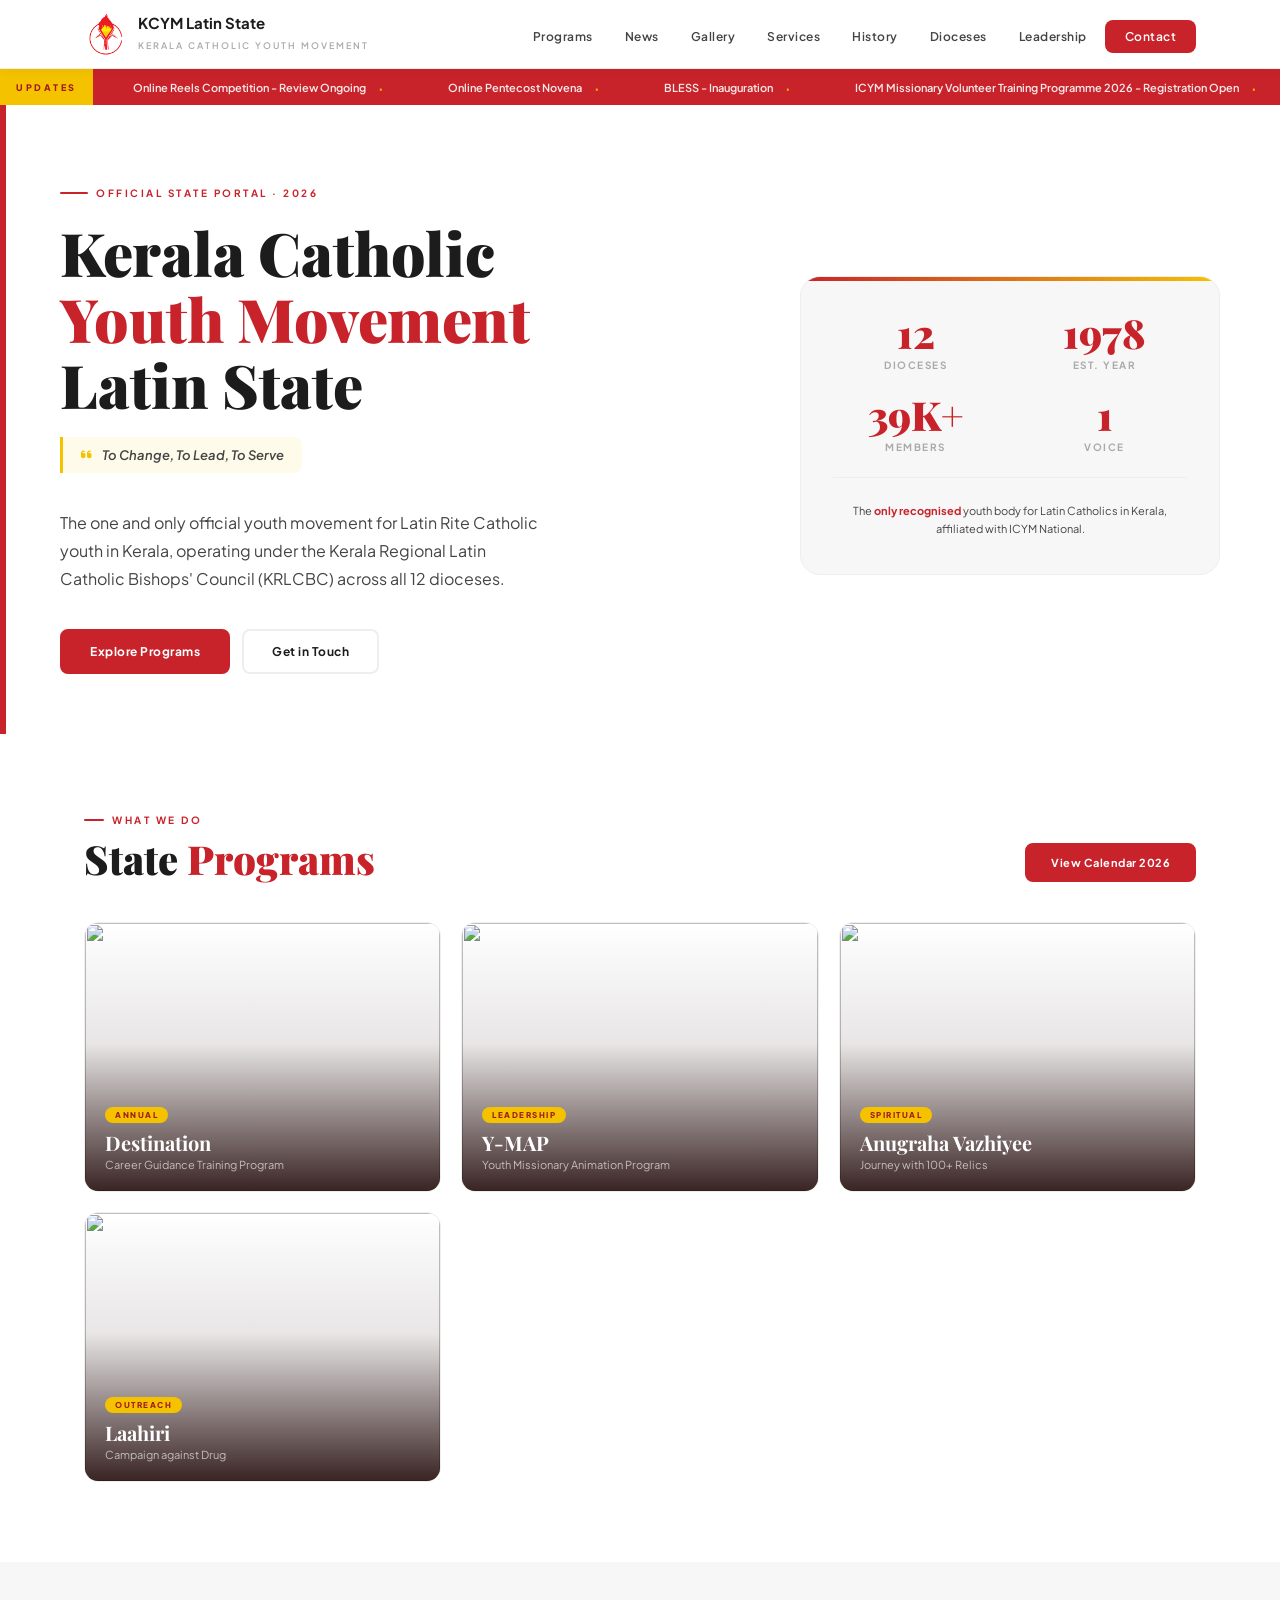
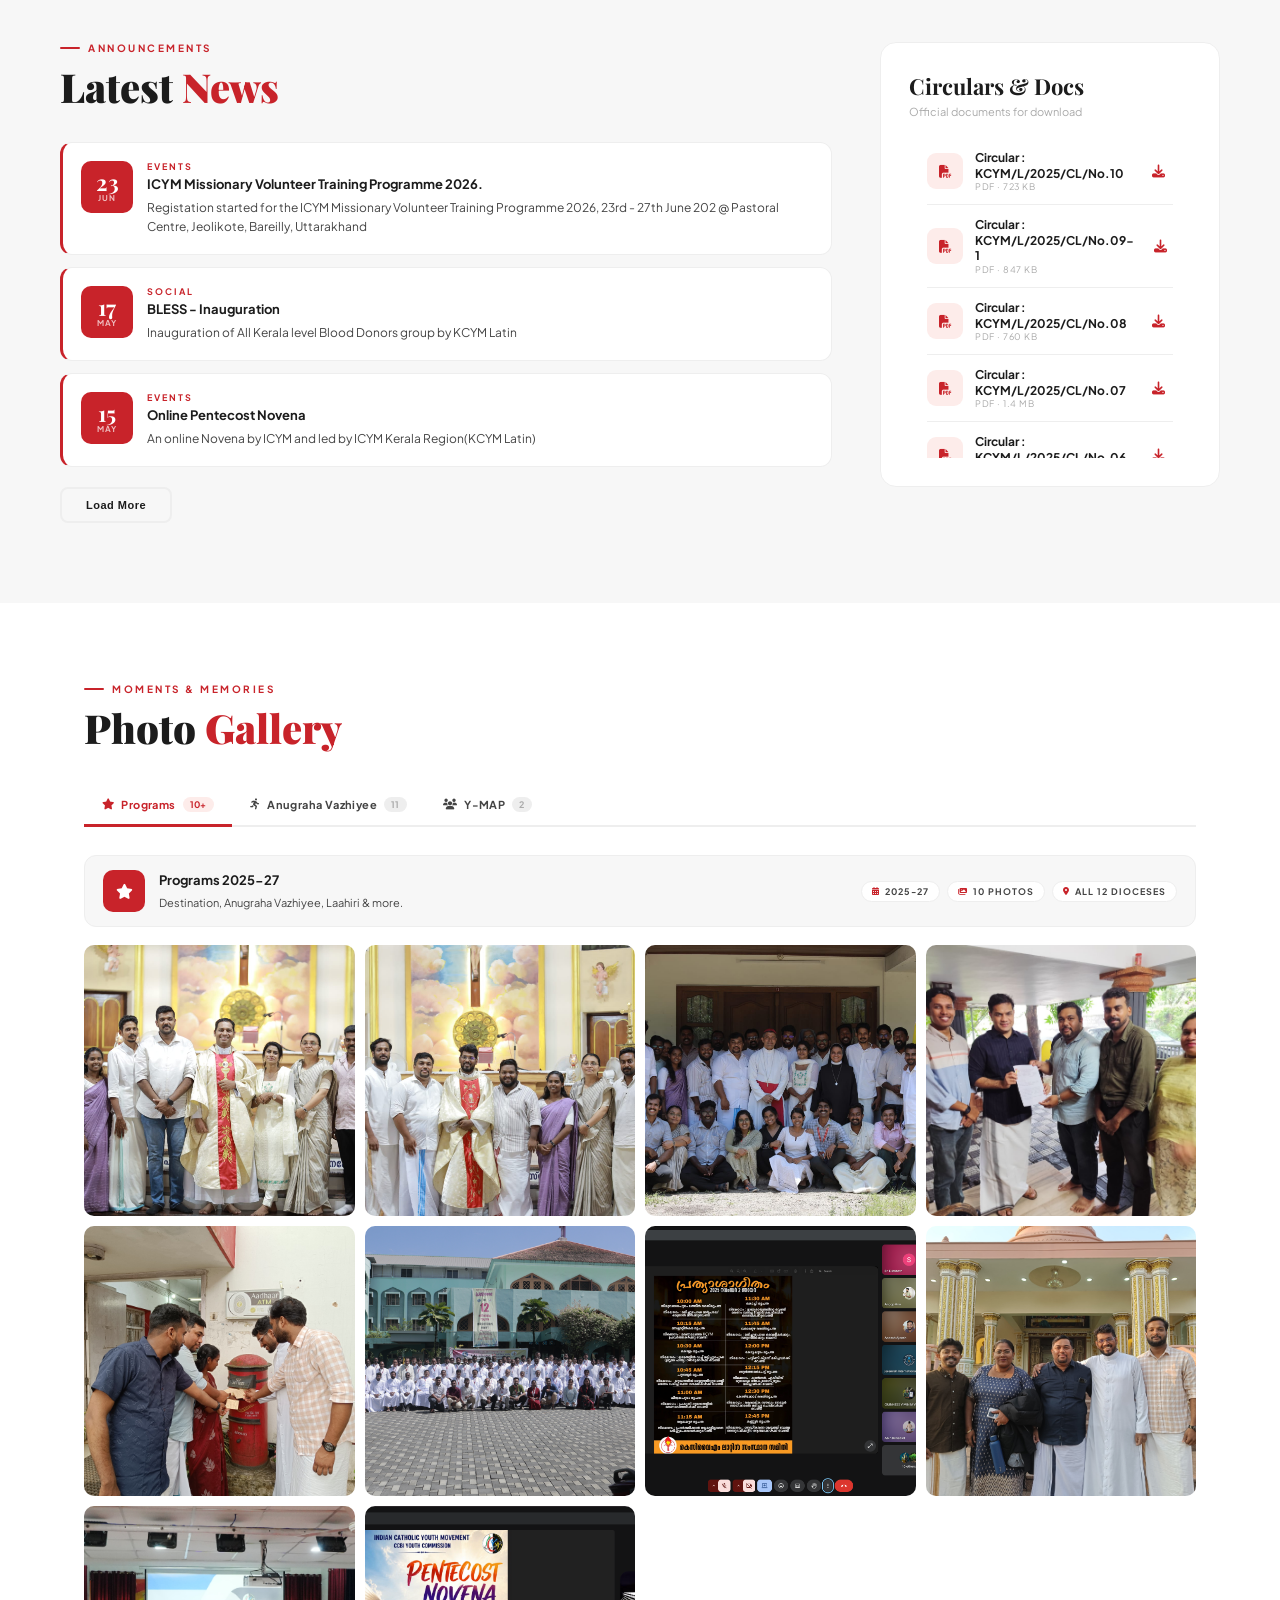
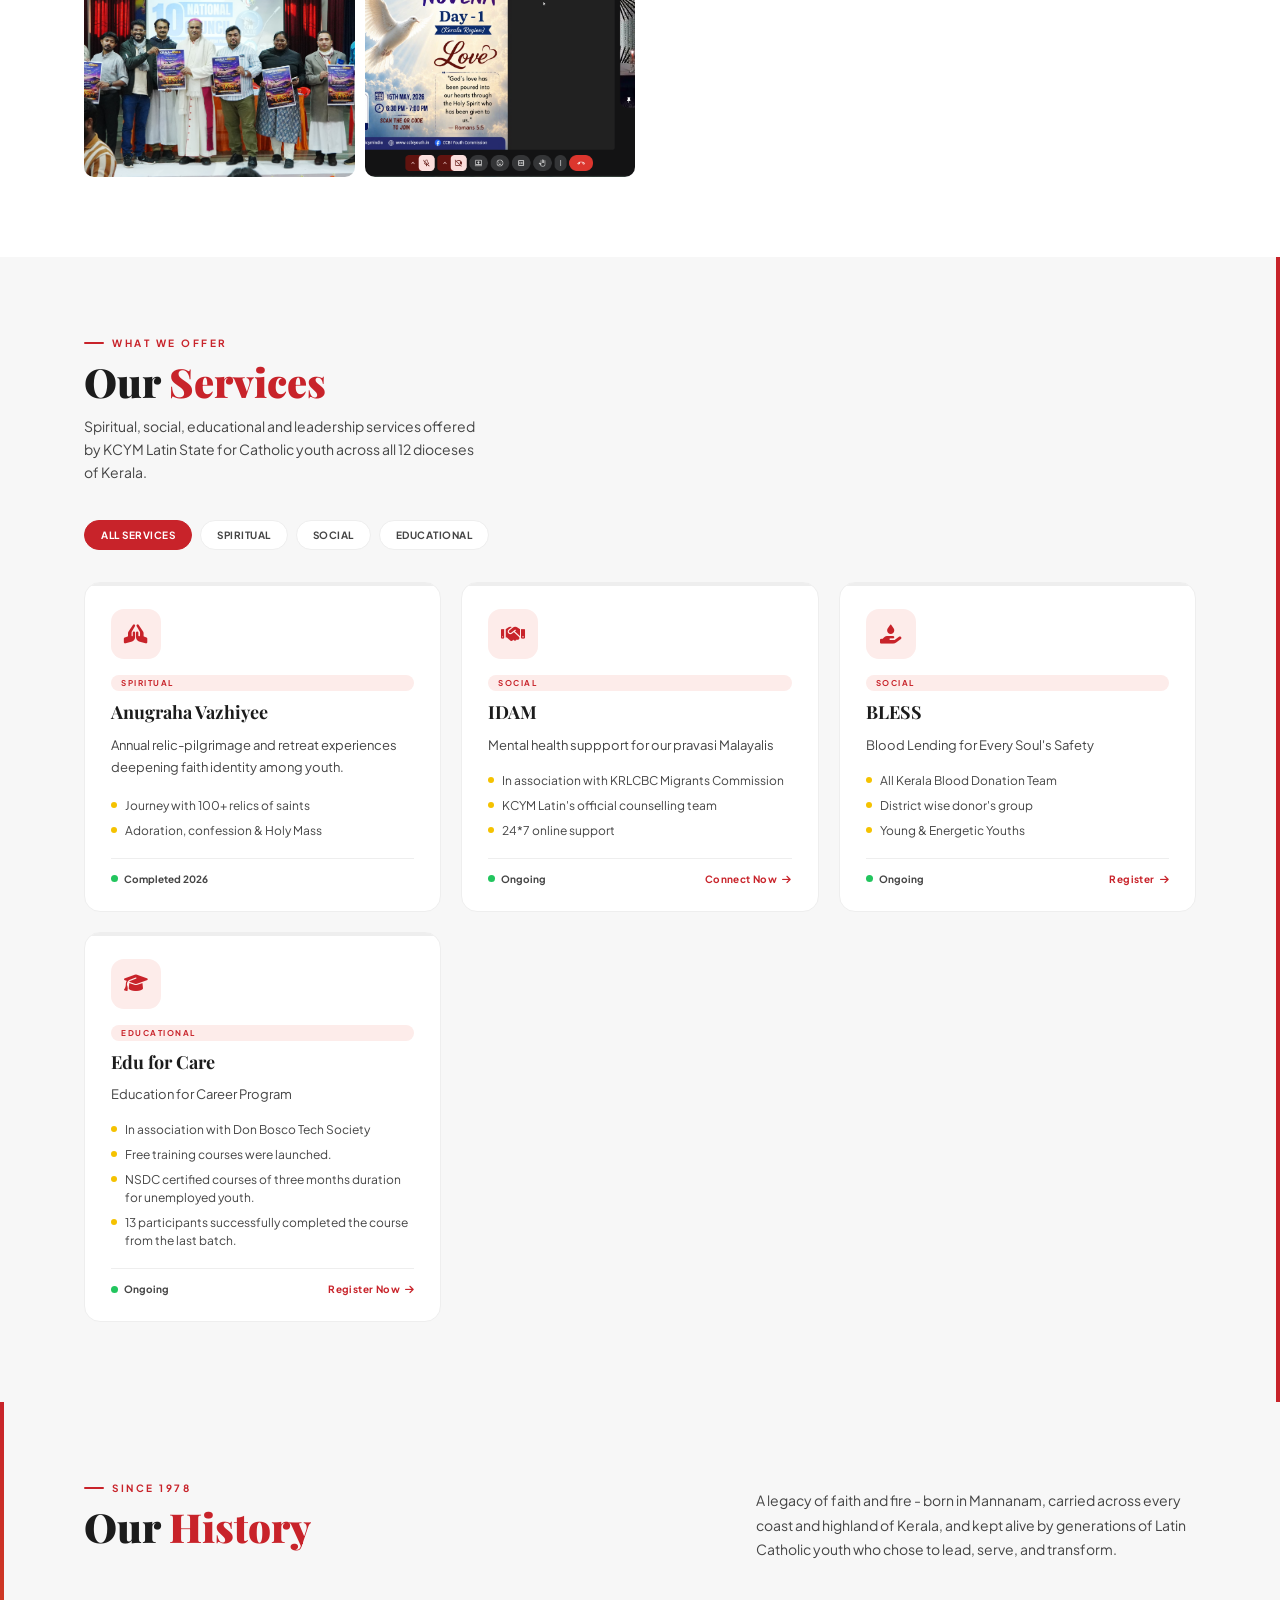
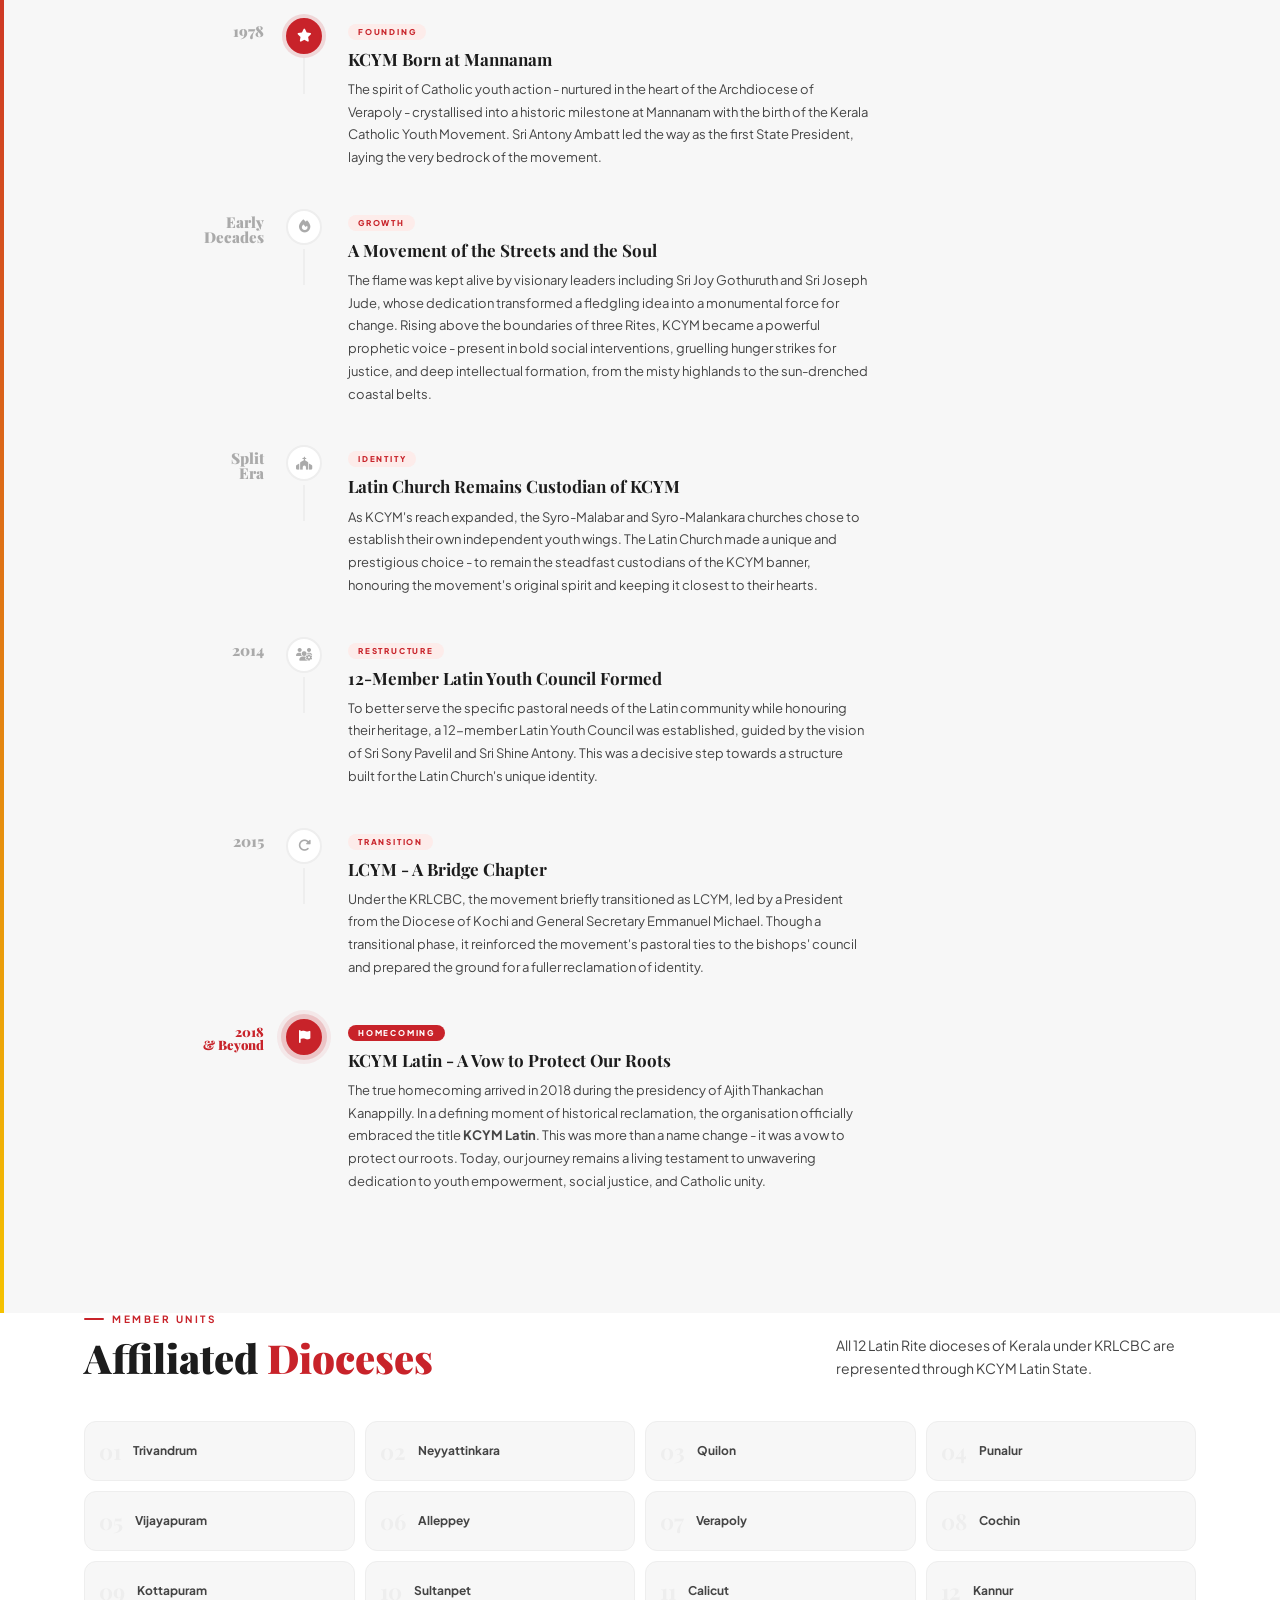
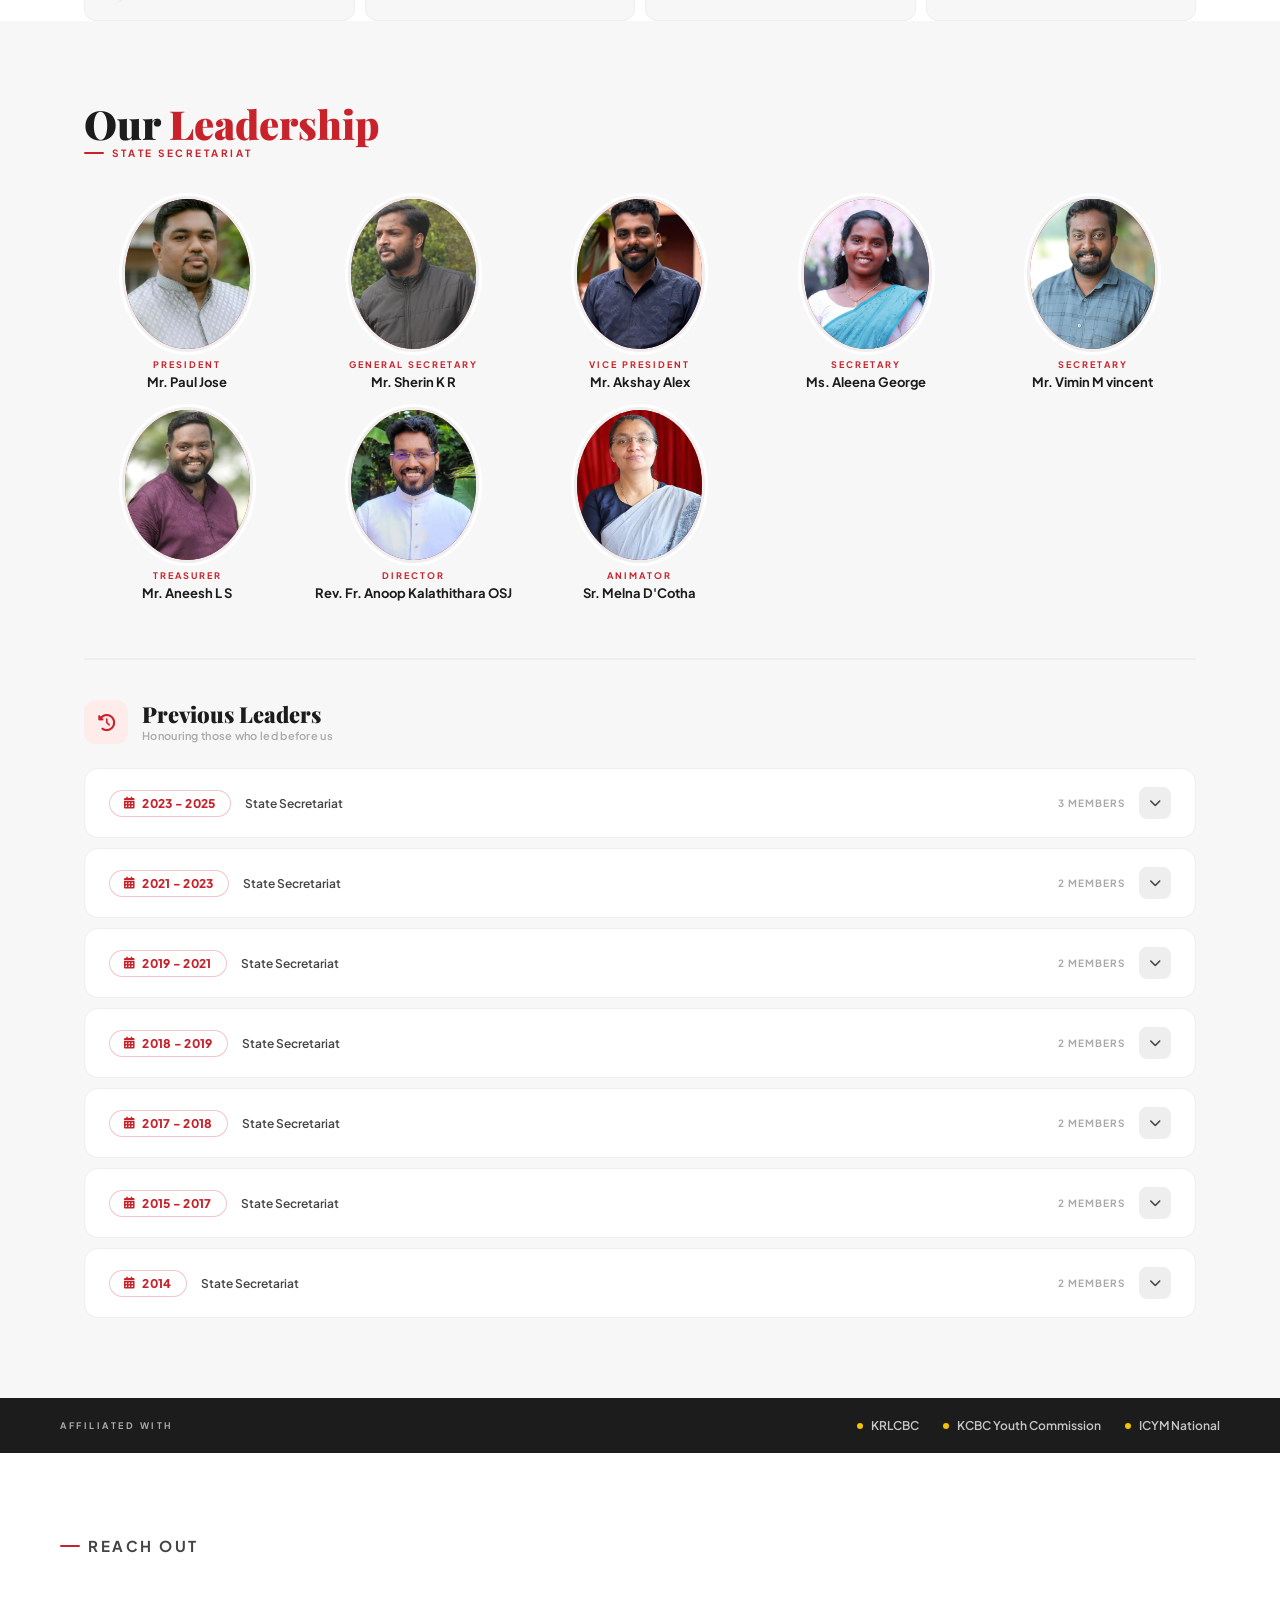
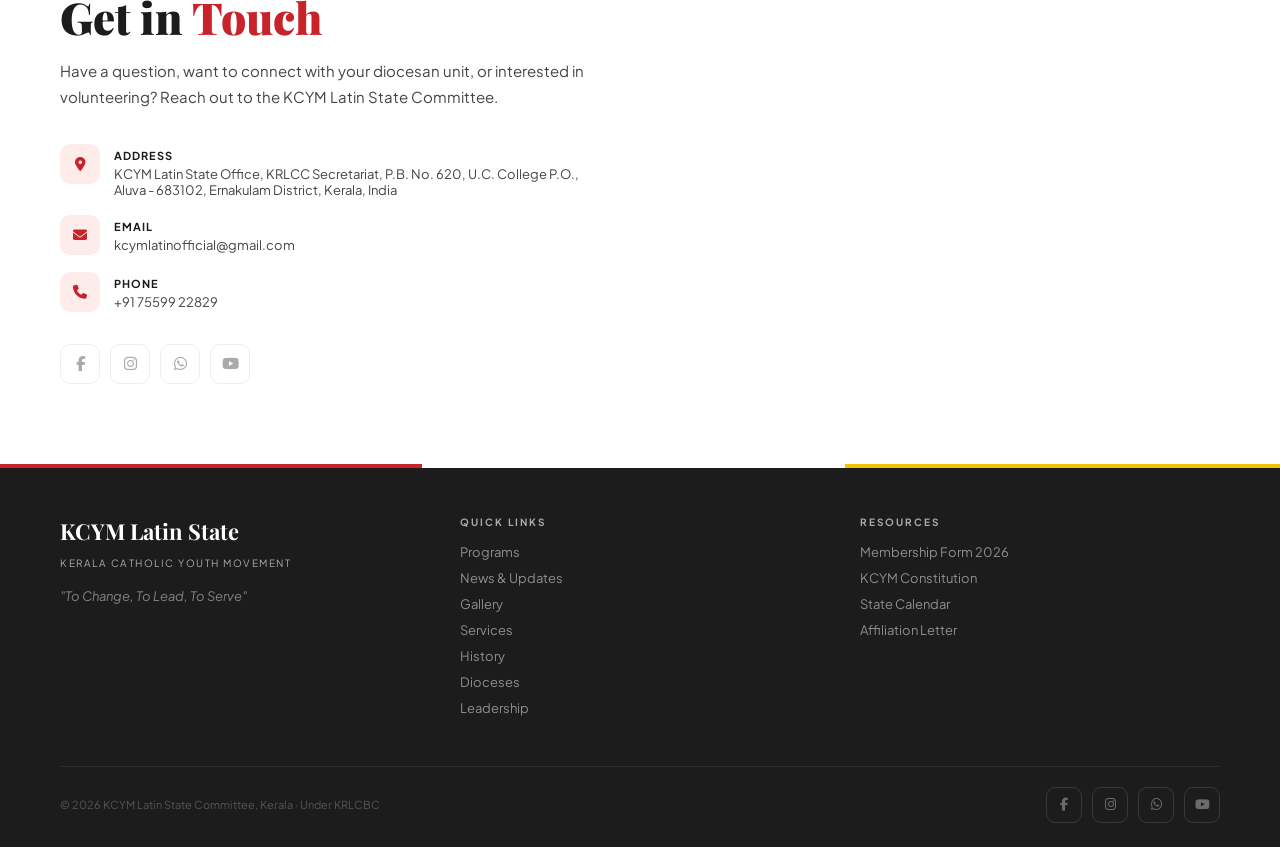
==== commit a43feb4a: "feat: Blood Search Option" ====
--- a/index.html
+++ b/index.html
@@ -647,7 +647,7 @@
 						<li>Young & Energetic Youths</li>
 					</ul>
 					<div class="svc-card-footer">
-						<div class="svc-status"><span class="svc-dot svc-dot-up"></span> Upcoming 2026</div>
+						<div class="svc-status"><span class="svc-dot svc-dot-on"></span> Ongoing</div>
 						<a href="https://forms.gle/x5aLwRXDX8jJ5pSU9" target="_blank" class="svc-link">Register <i
 								class="fas fa-arrow-right"></i></a>
 					</div>
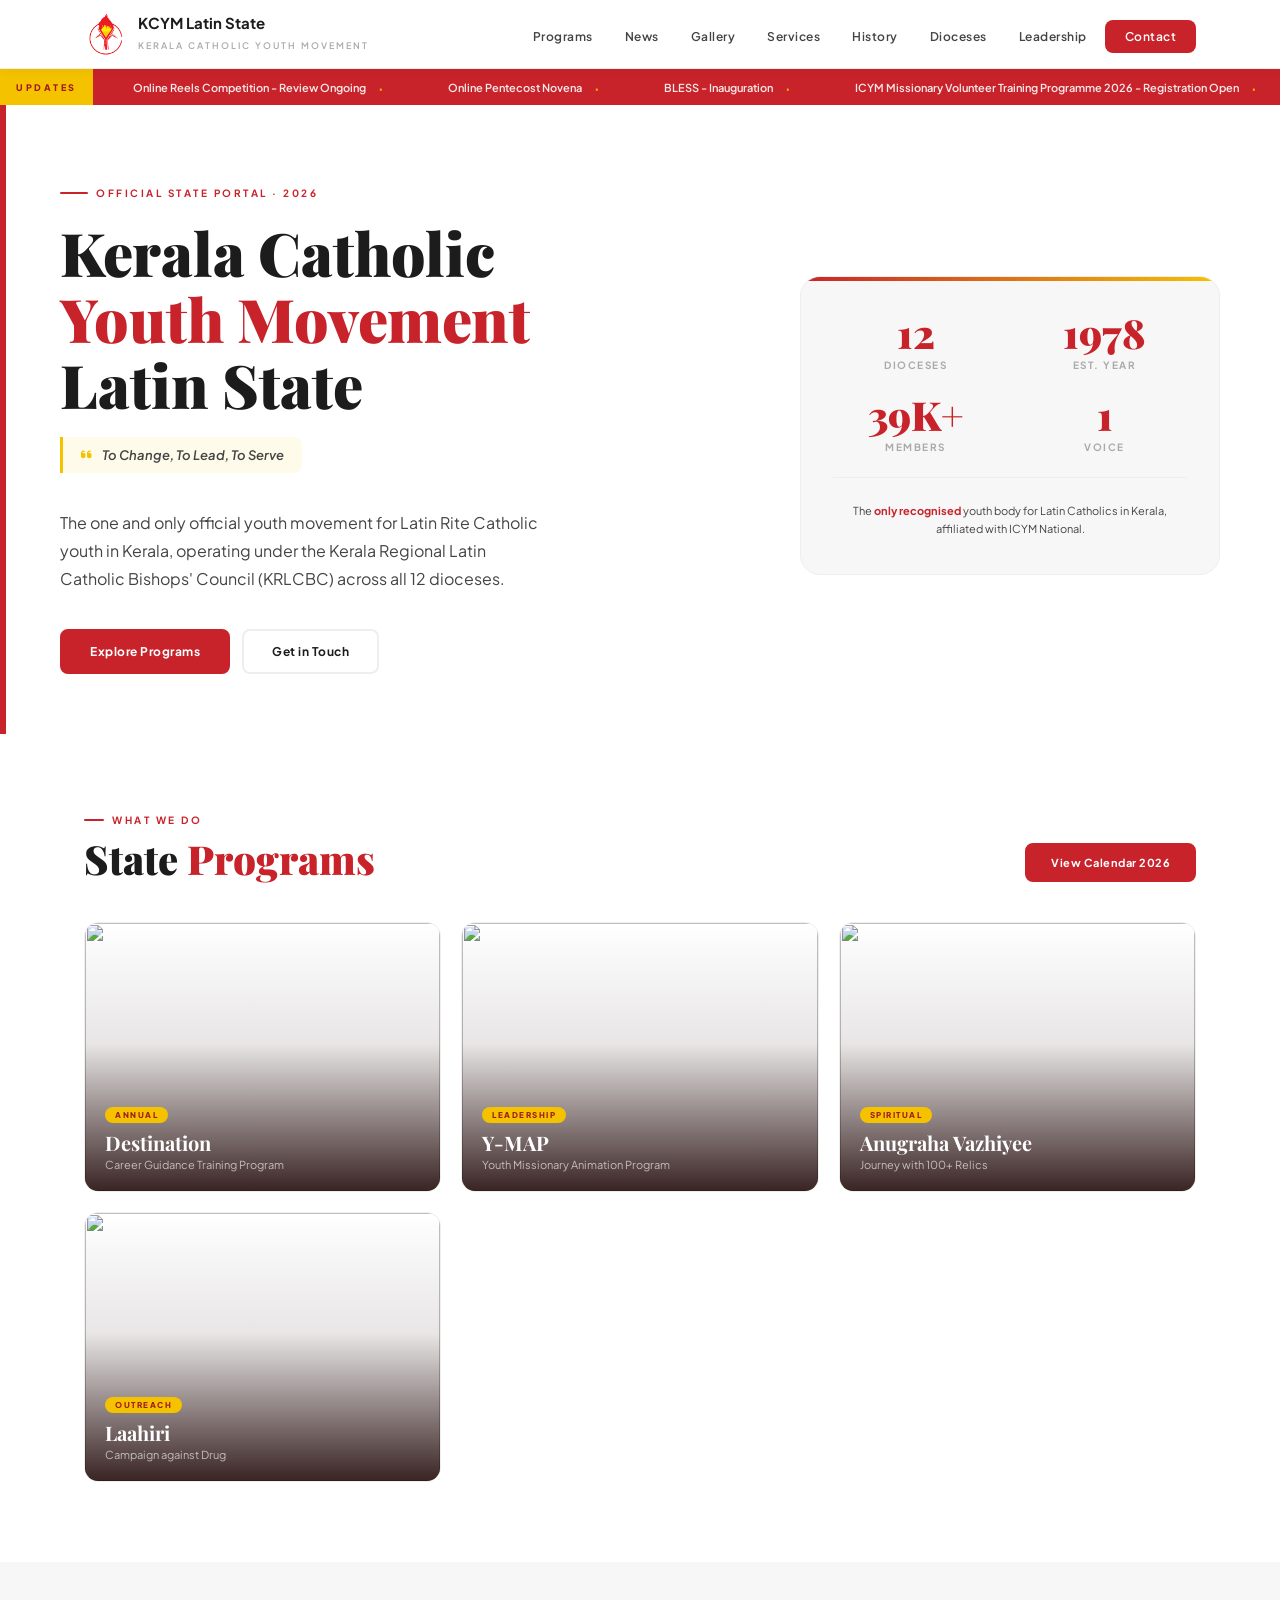
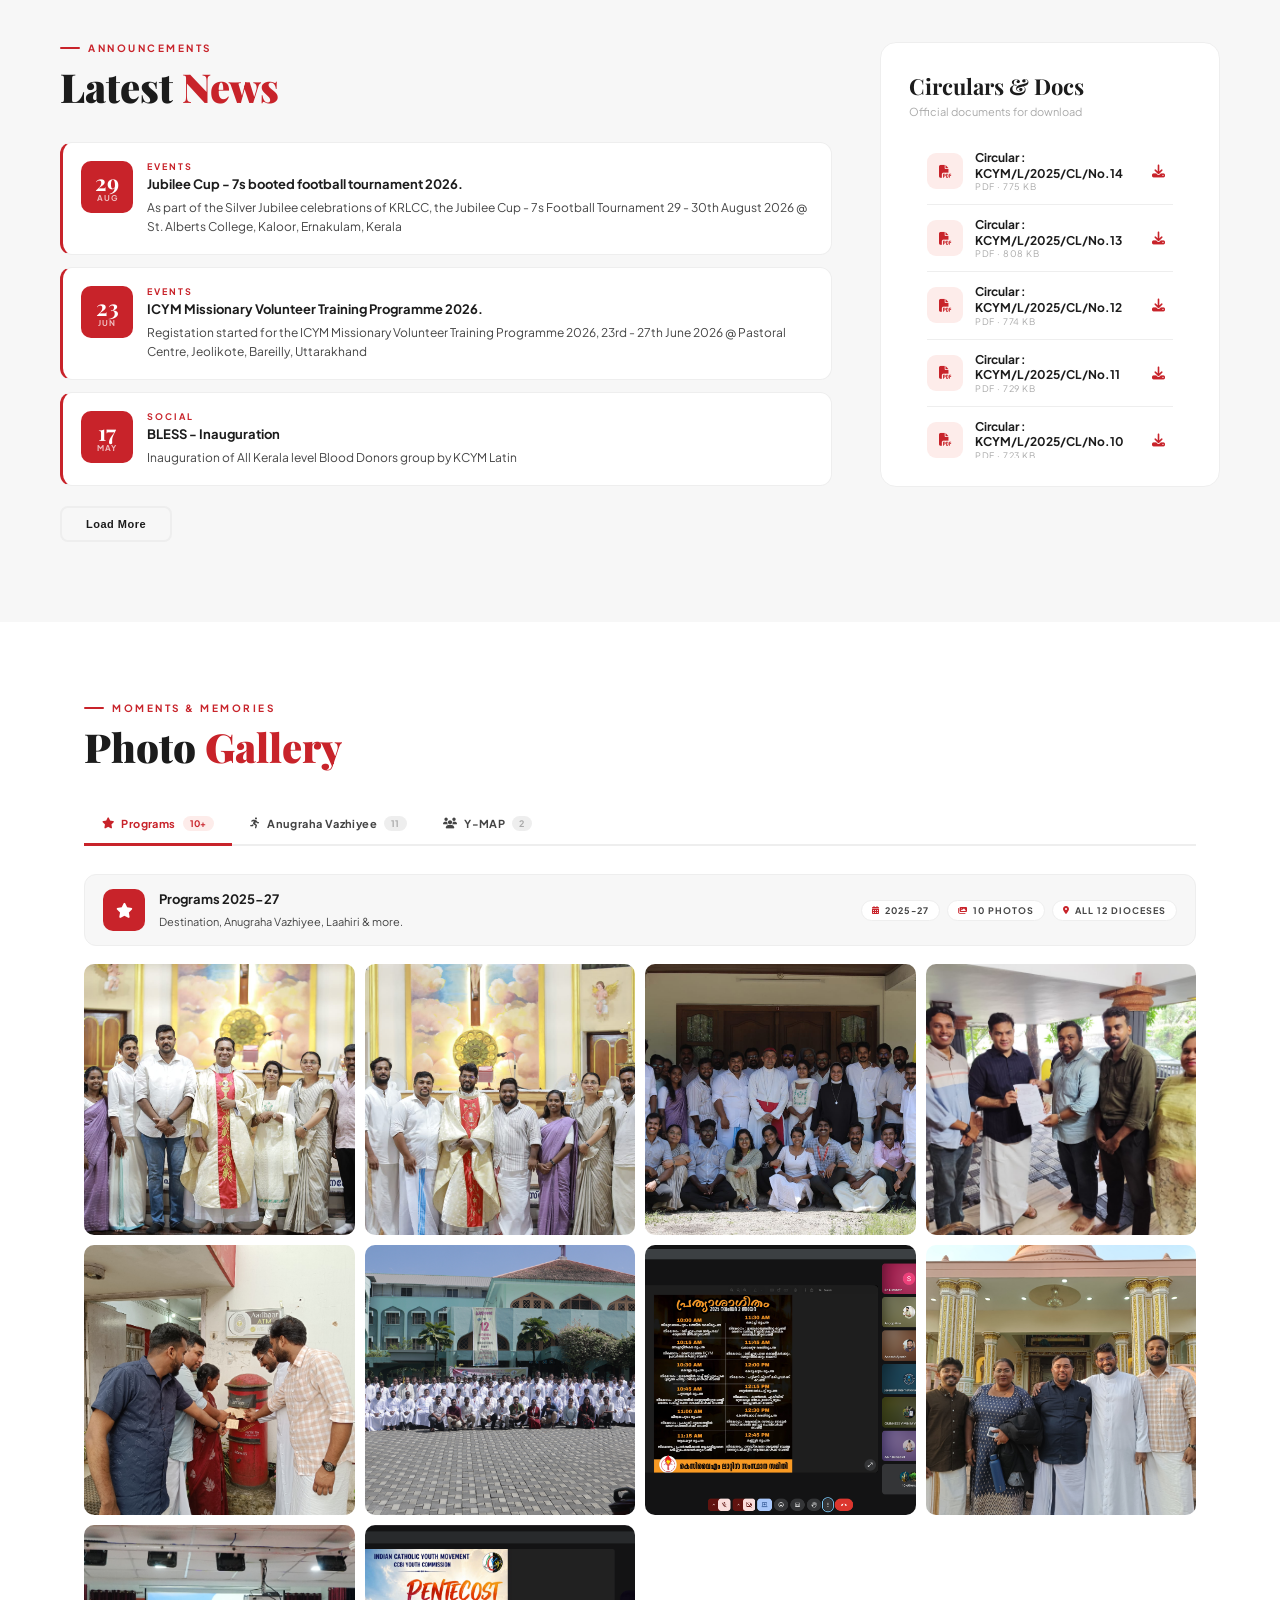
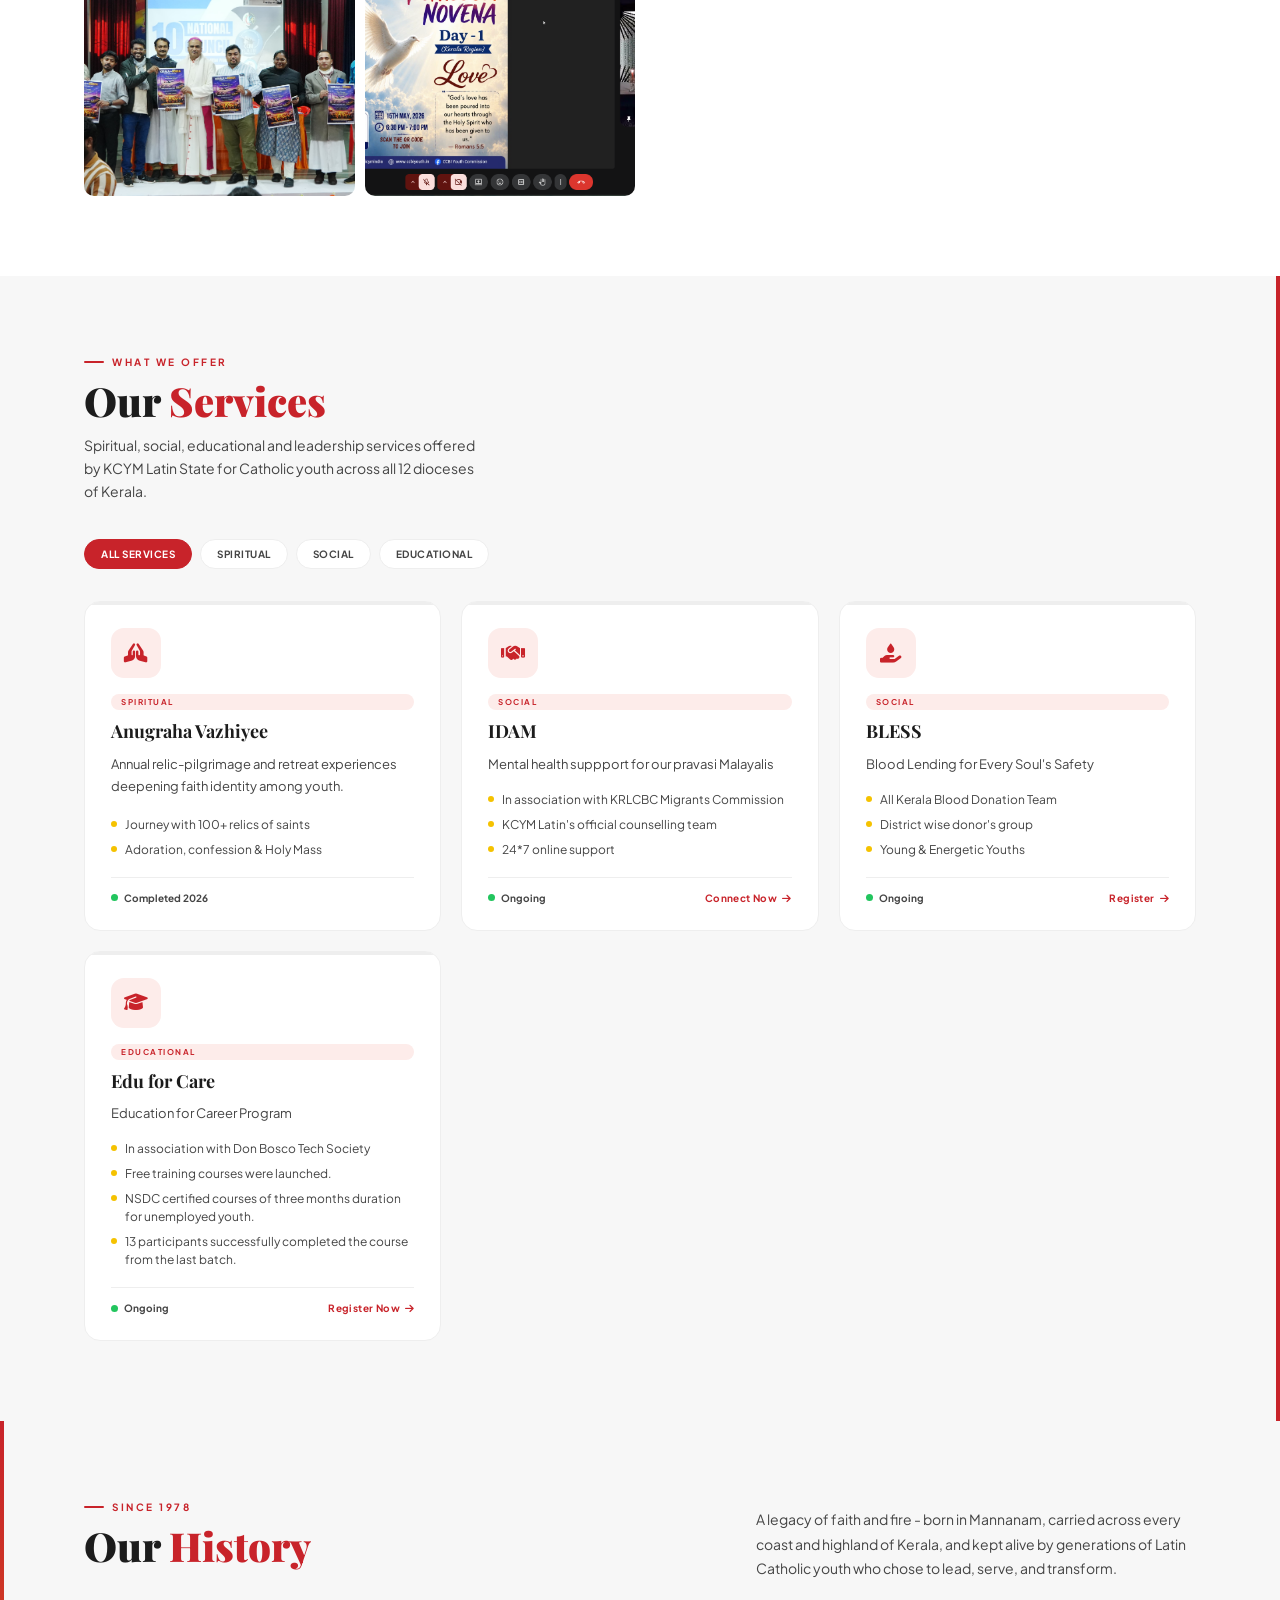
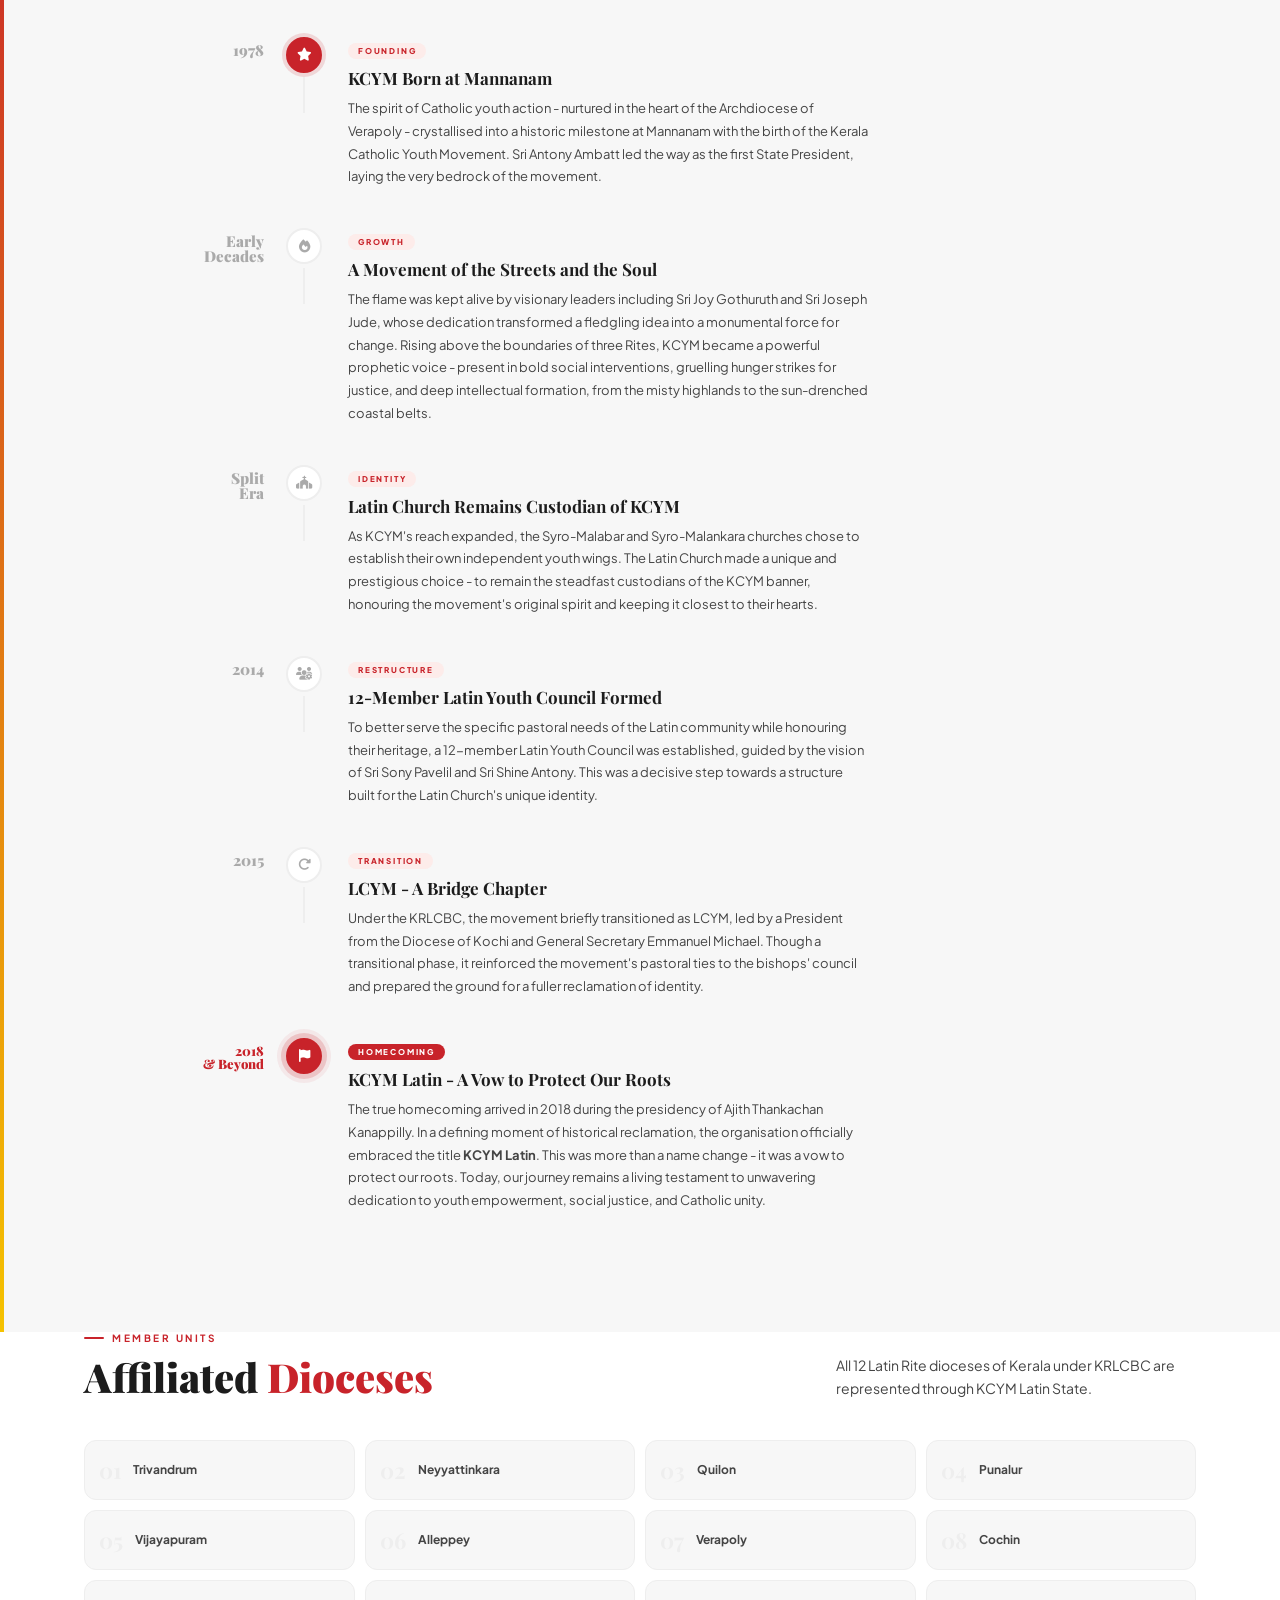
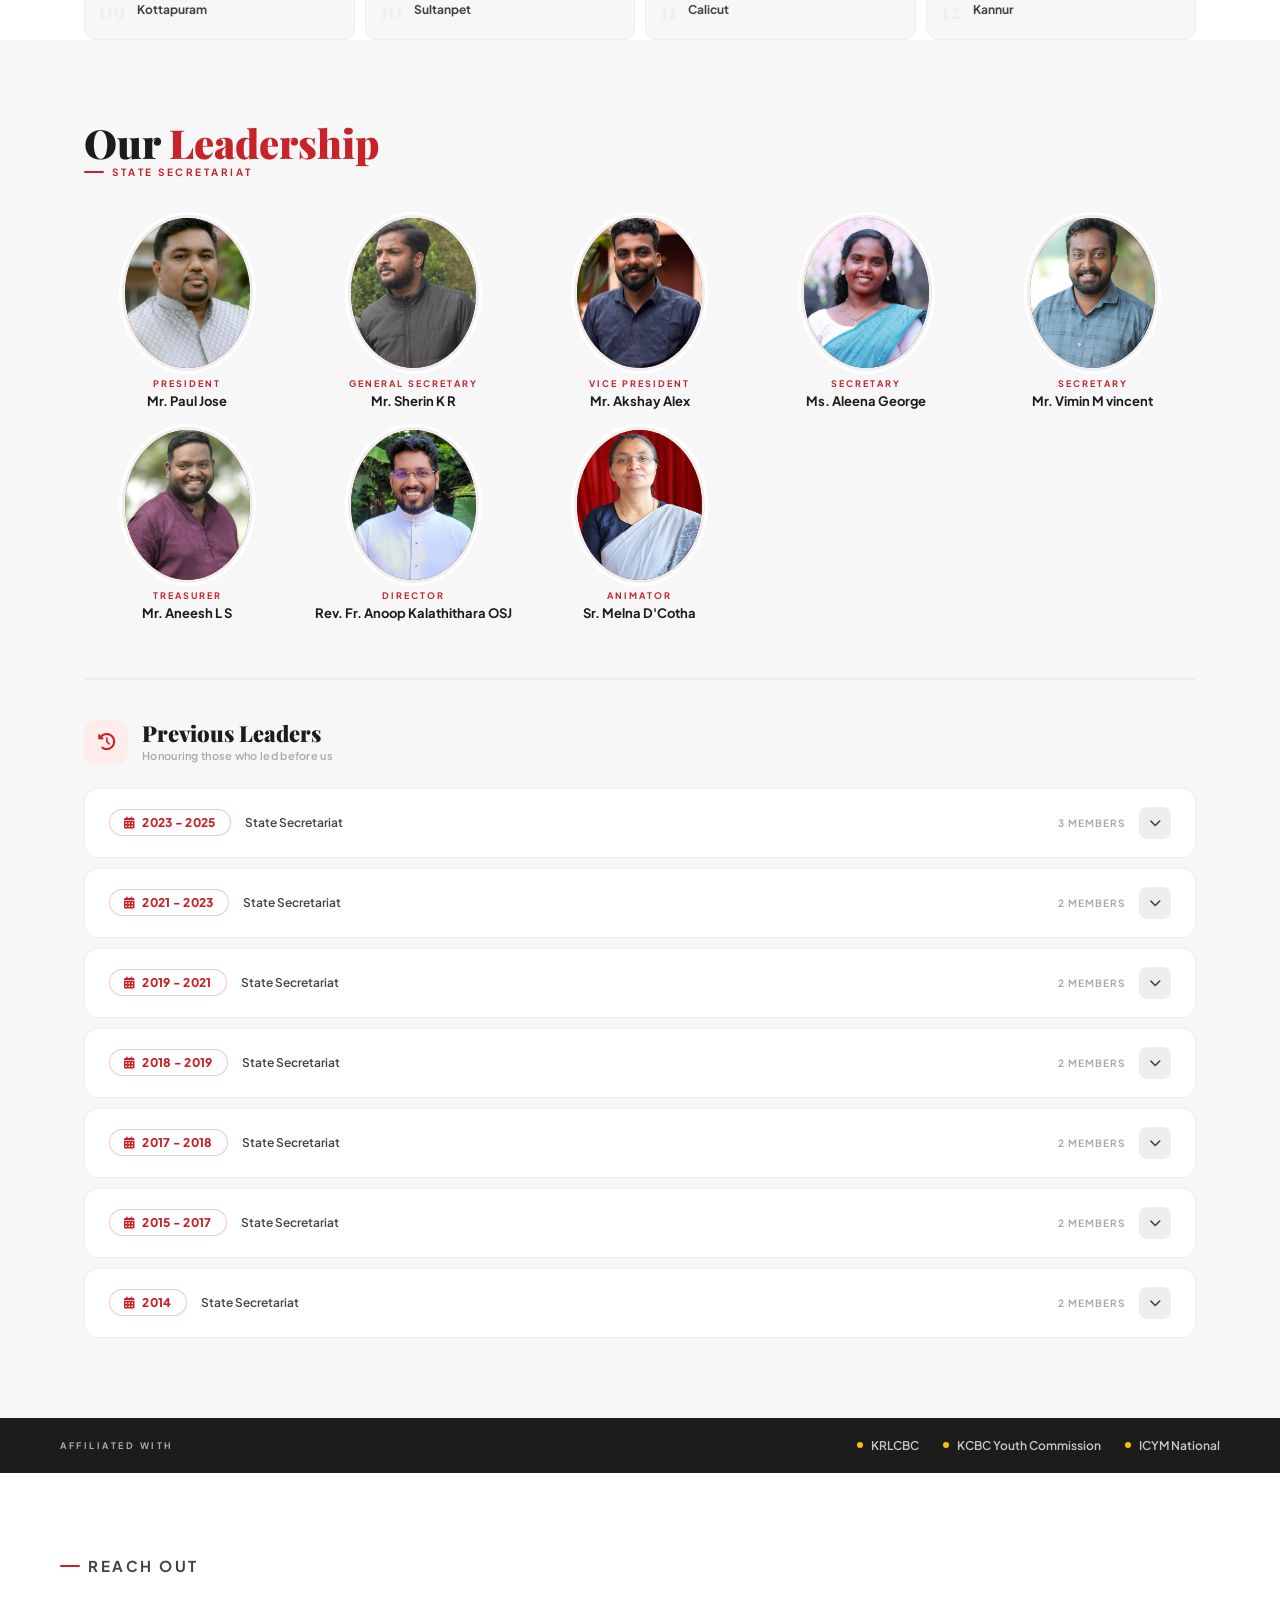
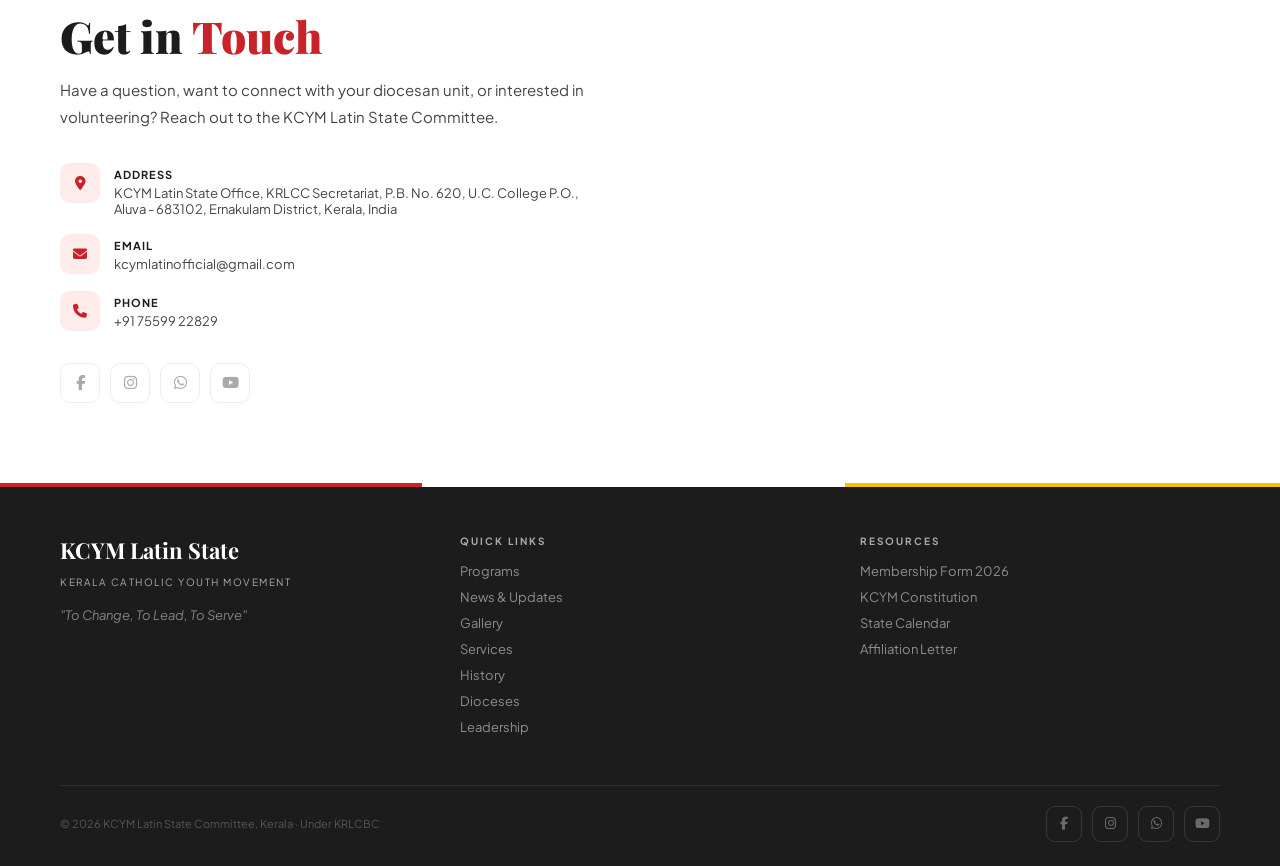
==== commit 4e902e10: "chore: added circualrs and updates" ====
--- a/index.html
+++ b/index.html
@@ -195,6 +195,42 @@
 					<div class="doc-row">
 						<div class="doc-ico"><i class="fas fa-file-pdf"></i></div>
 						<div style="flex:1">
+							<div class="doc-name">Circular : KCYM/L/2025/CL/No.14</div>
+							<div class="doc-meta">PDF · 775 KB</div>
+						</div>
+						<a href="ciculars/KCYM_L_2025_CL_No.14.pdf" target="_blank" class="doc-dl"><i
+								class="fas fa-download"></i></a>
+					</div>
+					<div class="doc-row">
+						<div class="doc-ico"><i class="fas fa-file-pdf"></i></div>
+						<div style="flex:1">
+							<div class="doc-name">Circular : KCYM/L/2025/CL/No.13</div>
+							<div class="doc-meta">PDF · 808 KB</div>
+						</div>
+						<a href="ciculars/KCYM_L_2025_CL_No.13.pdf" target="_blank" class="doc-dl"><i
+								class="fas fa-download"></i></a>
+					</div>
+					<div class="doc-row">
+						<div class="doc-ico"><i class="fas fa-file-pdf"></i></div>
+						<div style="flex:1">
+							<div class="doc-name">Circular : KCYM/L/2025/CL/No.12</div>
+							<div class="doc-meta">PDF · 774 KB</div>
+						</div>
+						<a href="ciculars/KCYM_L_2025_CL_No.12.pdf" target="_blank" class="doc-dl"><i
+								class="fas fa-download"></i></a>
+					</div>
+					<div class="doc-row">
+						<div class="doc-ico"><i class="fas fa-file-pdf"></i></div>
+						<div style="flex:1">
+							<div class="doc-name">Circular : KCYM/L/2025/CL/No.11</div>
+							<div class="doc-meta">PDF · 729 KB</div>
+						</div>
+						<a href="ciculars/KCYM_L_2025_CL_No.11.pdf" target="_blank" class="doc-dl"><i
+								class="fas fa-download"></i></a>
+					</div>
+					<div class="doc-row">
+						<div class="doc-ico"><i class="fas fa-file-pdf"></i></div>
+						<div style="flex:1">
 							<div class="doc-name">Circular : KCYM/L/2025/CL/No.10</div>
 							<div class="doc-meta">PDF · 723 KB</div>
 						</div>
@@ -1237,7 +1273,7 @@
 				<div class="socials">
 					<a href="https://facebook.com/kcymlatin" class="social-a"><i class="fab fa-facebook-f"></i></a>
 					<a href="https://instagram.com/kcymlatinstate" class="social-a"><i class="fab fa-instagram"></i></a>
-					<a href="https://api.whatsapp.com/send/?phone=917559922829&text=Hi+From+KCYM+Latin+Website"
+					<a href="https://api.whatsapp.com/send/?phone=919188213829&text=Hi+From+KCYM+Latin+Website"
 						class="social-a"><i class="fab fa-whatsapp"></i></a>
 					<a href="https://www.youtube.com/@kcymlatinstate9785" class="social-a"><i
 							class="fab fa-youtube"></i></a>
@@ -1318,7 +1354,7 @@
 				<div class="foot-socials">
 					<a href="https://facebook.com/kcymlatin" class="social-a"><i class="fab fa-facebook-f"></i></a>
 					<a href="https://instagram.com/kcymlatinstate" class="social-a"><i class="fab fa-instagram"></i></a>
-					<a href="https://api.whatsapp.com/send/?phone=917559922829&text=Hi+From+KCYM+Latin+Website"
+					<a href="https://api.whatsapp.com/send/?phone=919188213829&text=Hi+From+KCYM+Latin+Website"
 						class="social-a"><i class="fab fa-whatsapp"></i></a>
 					<a href="https://www.youtube.com/@kcymlatinstate9785" class="social-a"><i
 							class="fab fa-youtube"></i></a>
@@ -1348,7 +1384,8 @@
 	<script>
 		// ── NEWS ──
 		const news = [
-			{ day: '23', mon: 'Jun', cat: 'Events', title: 'ICYM Missionary Volunteer Training Programme 2026.', blurb: 'Registation started for the ICYM Missionary Volunteer Training Programme 2026, 23rd - 27th June 202 @ Pastoral Centre, Jeolikote, Bareilly, Uttarakhand' },
+			{ day: '29', mon: 'Aug', cat: 'Events', title: 'Jubilee Cup - 7s booted football tournament 2026.', blurb: 'As part of the Silver Jubilee celebrations of KRLCC, the Jubilee Cup - 7s Football Tournament 29 - 30th August 2026 @ St. Alberts College, Kaloor, Ernakulam, Kerala' },
+			{ day: '23', mon: 'Jun', cat: 'Events', title: 'ICYM Missionary Volunteer Training Programme 2026.', blurb: 'Registation started for the ICYM Missionary Volunteer Training Programme 2026, 23rd - 27th June 2026 @ Pastoral Centre, Jeolikote, Bareilly, Uttarakhand' },
 			{ day: '17', mon: 'May', cat: 'Social', title: 'BLESS - Inauguration', blurb: 'Inauguration of All Kerala level Blood Donors group by KCYM Latin' },
 			{ day: '15', mon: 'May', cat: 'Events', title: 'Online Pentecost Novena', blurb: 'An online Novena by ICYM and led by ICYM Kerala Region(KCYM Latin)' },
 			{ day: '5', mon: 'Apr', cat: 'Social', title: 'Online Reels Competition - Review Ongoing', blurb: 'Registration closed for the online reels competition against drug abuse. Results will be posted soon' },
